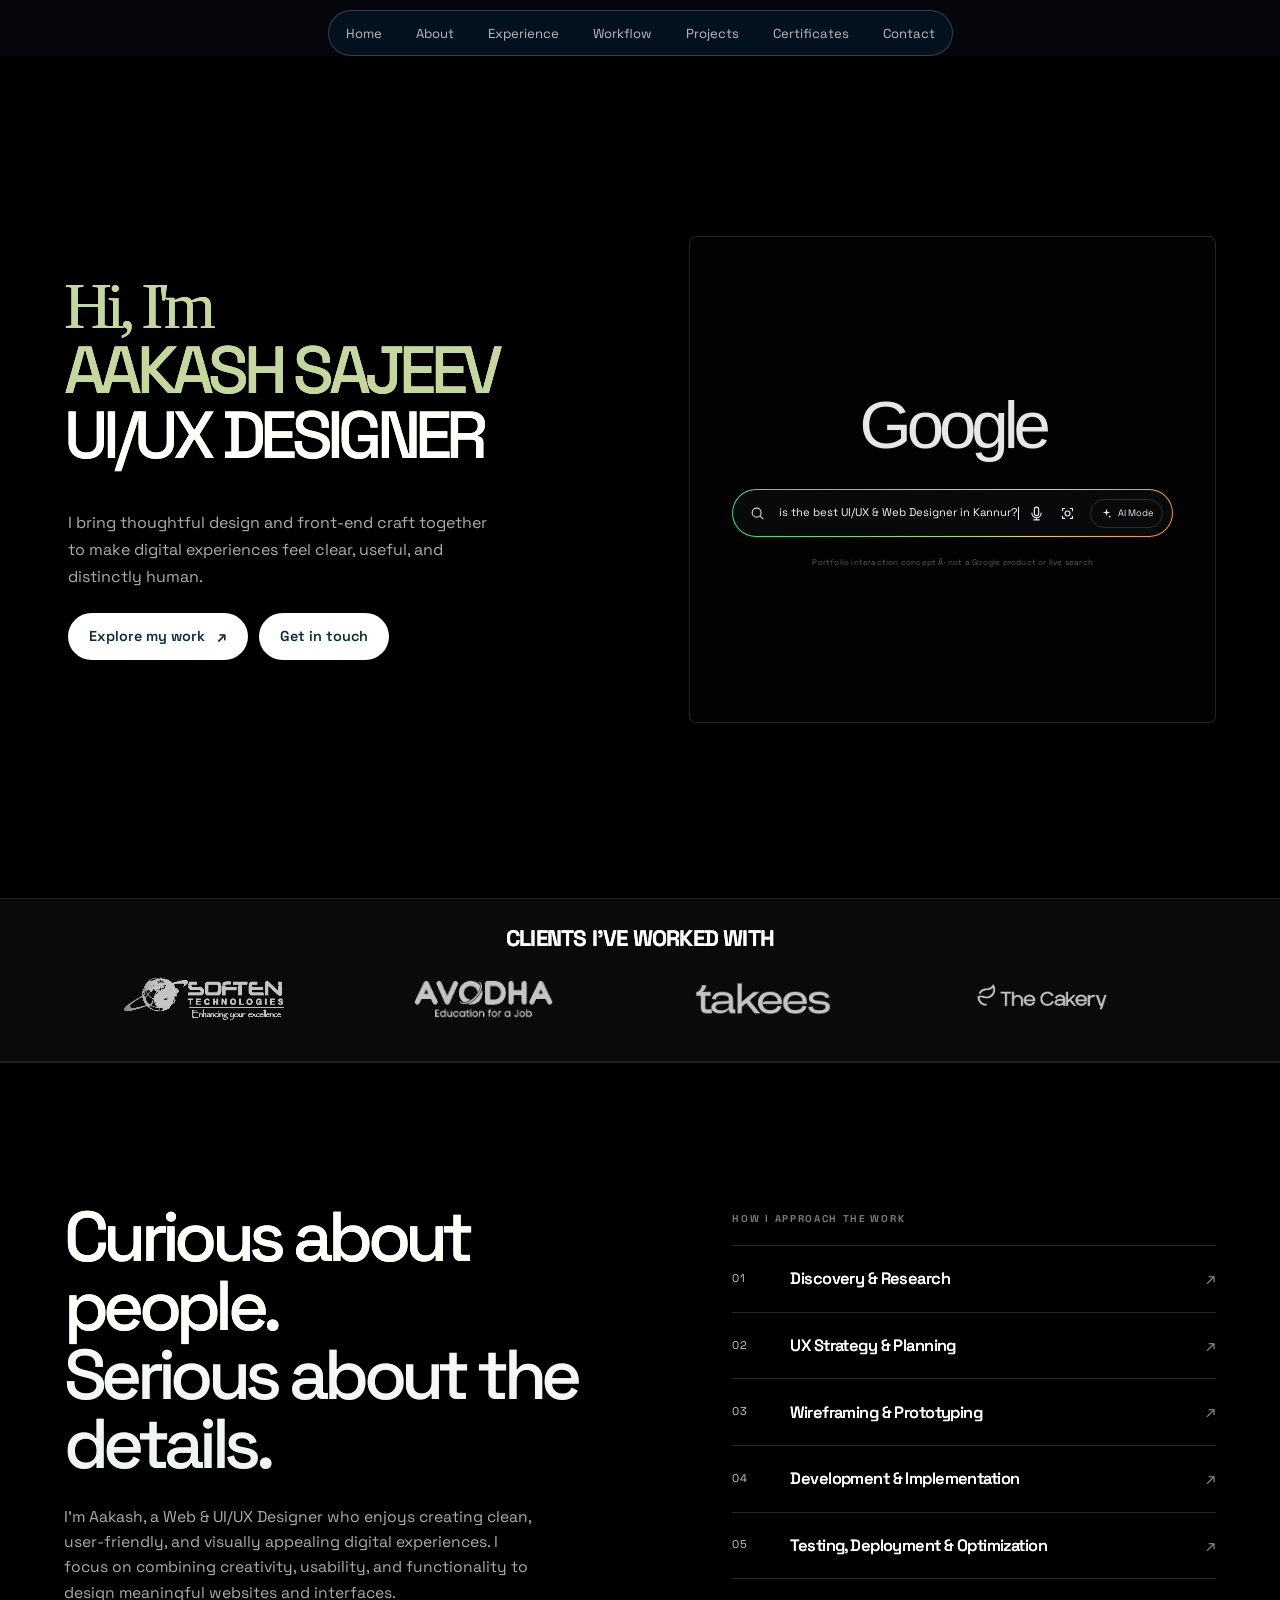
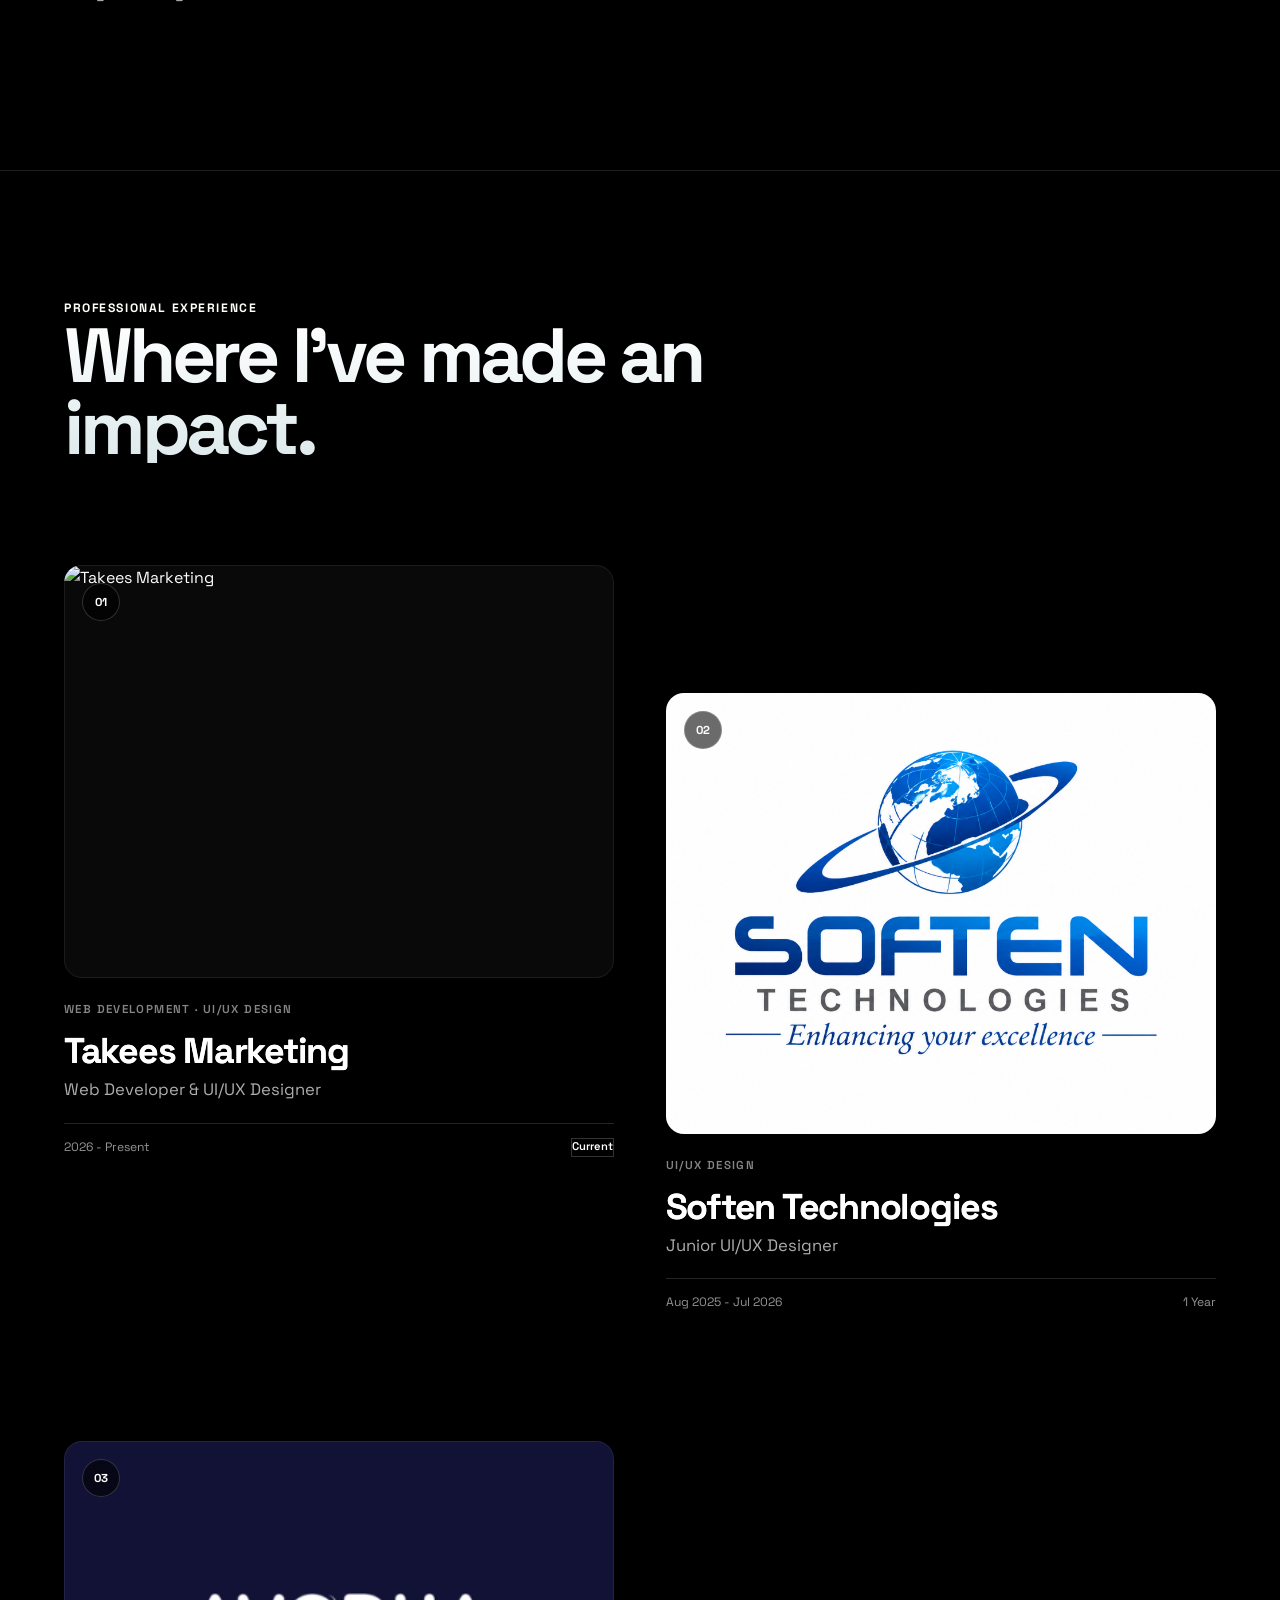
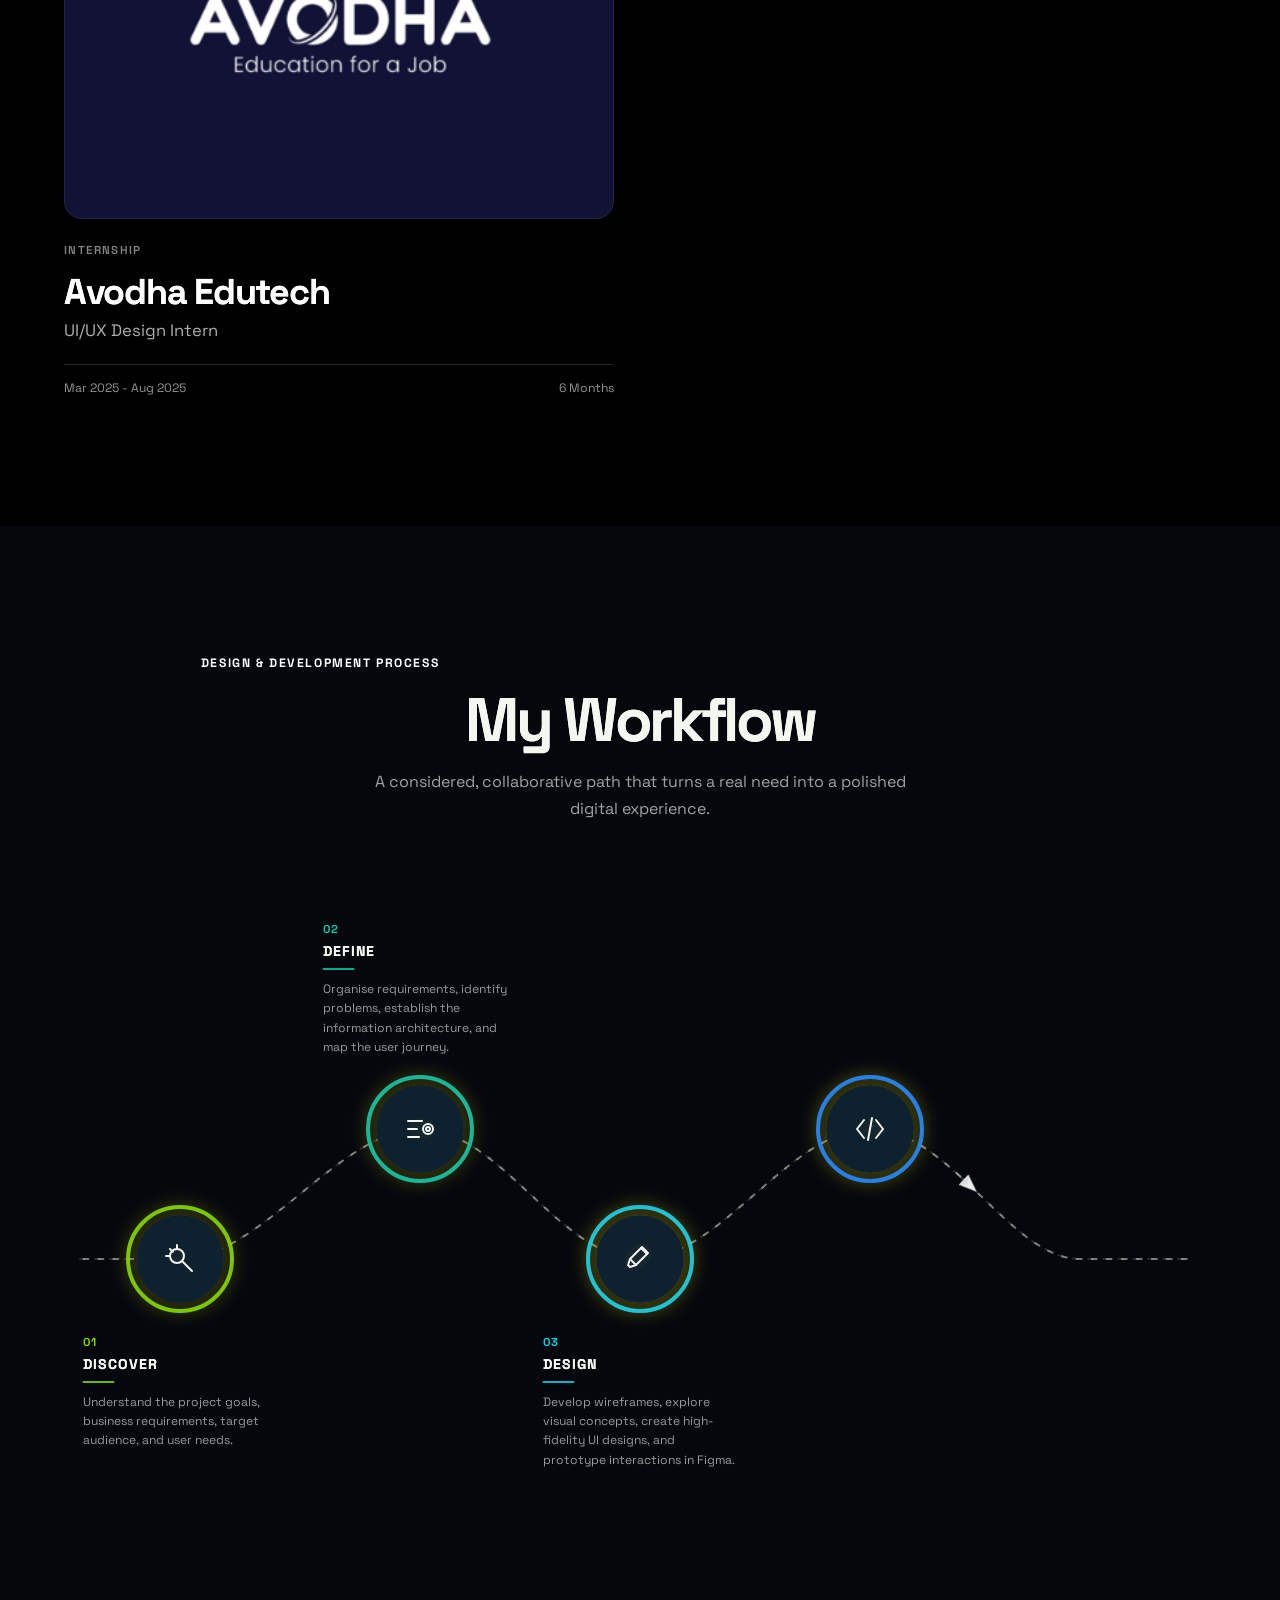
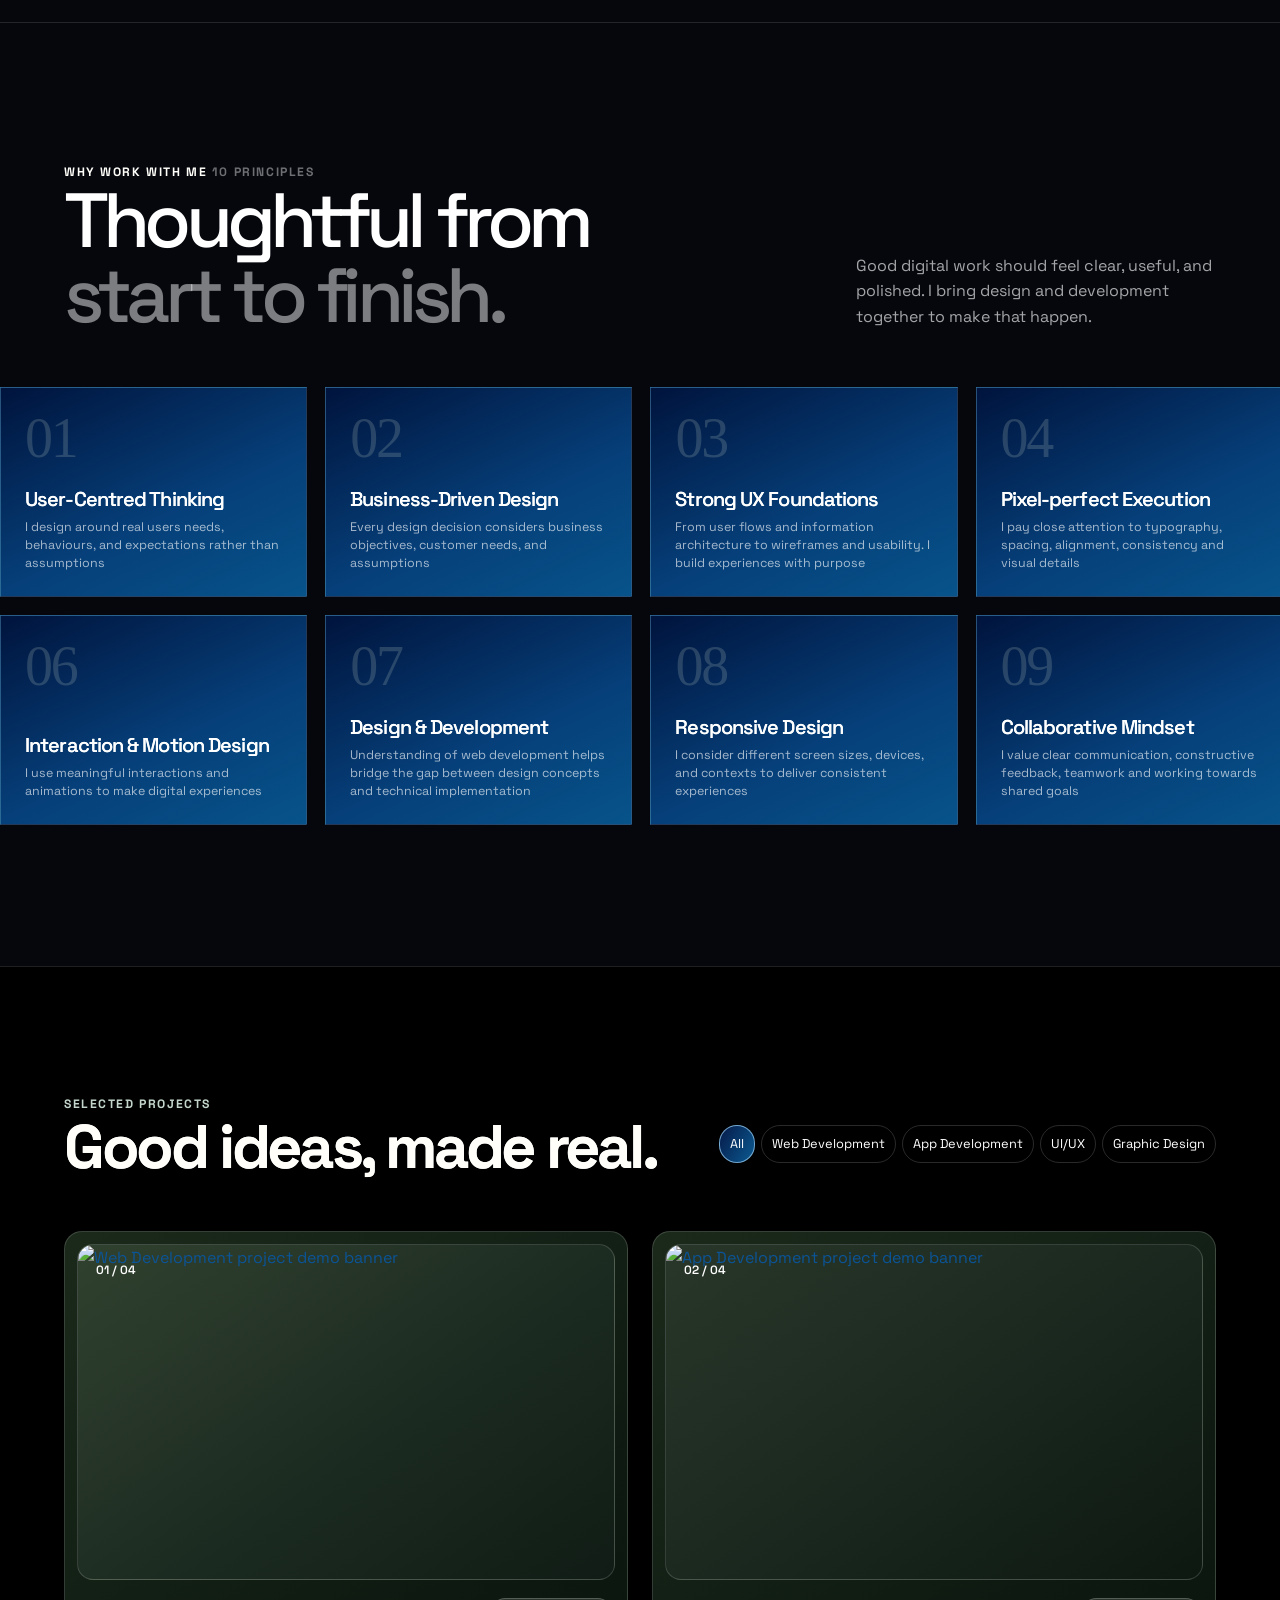
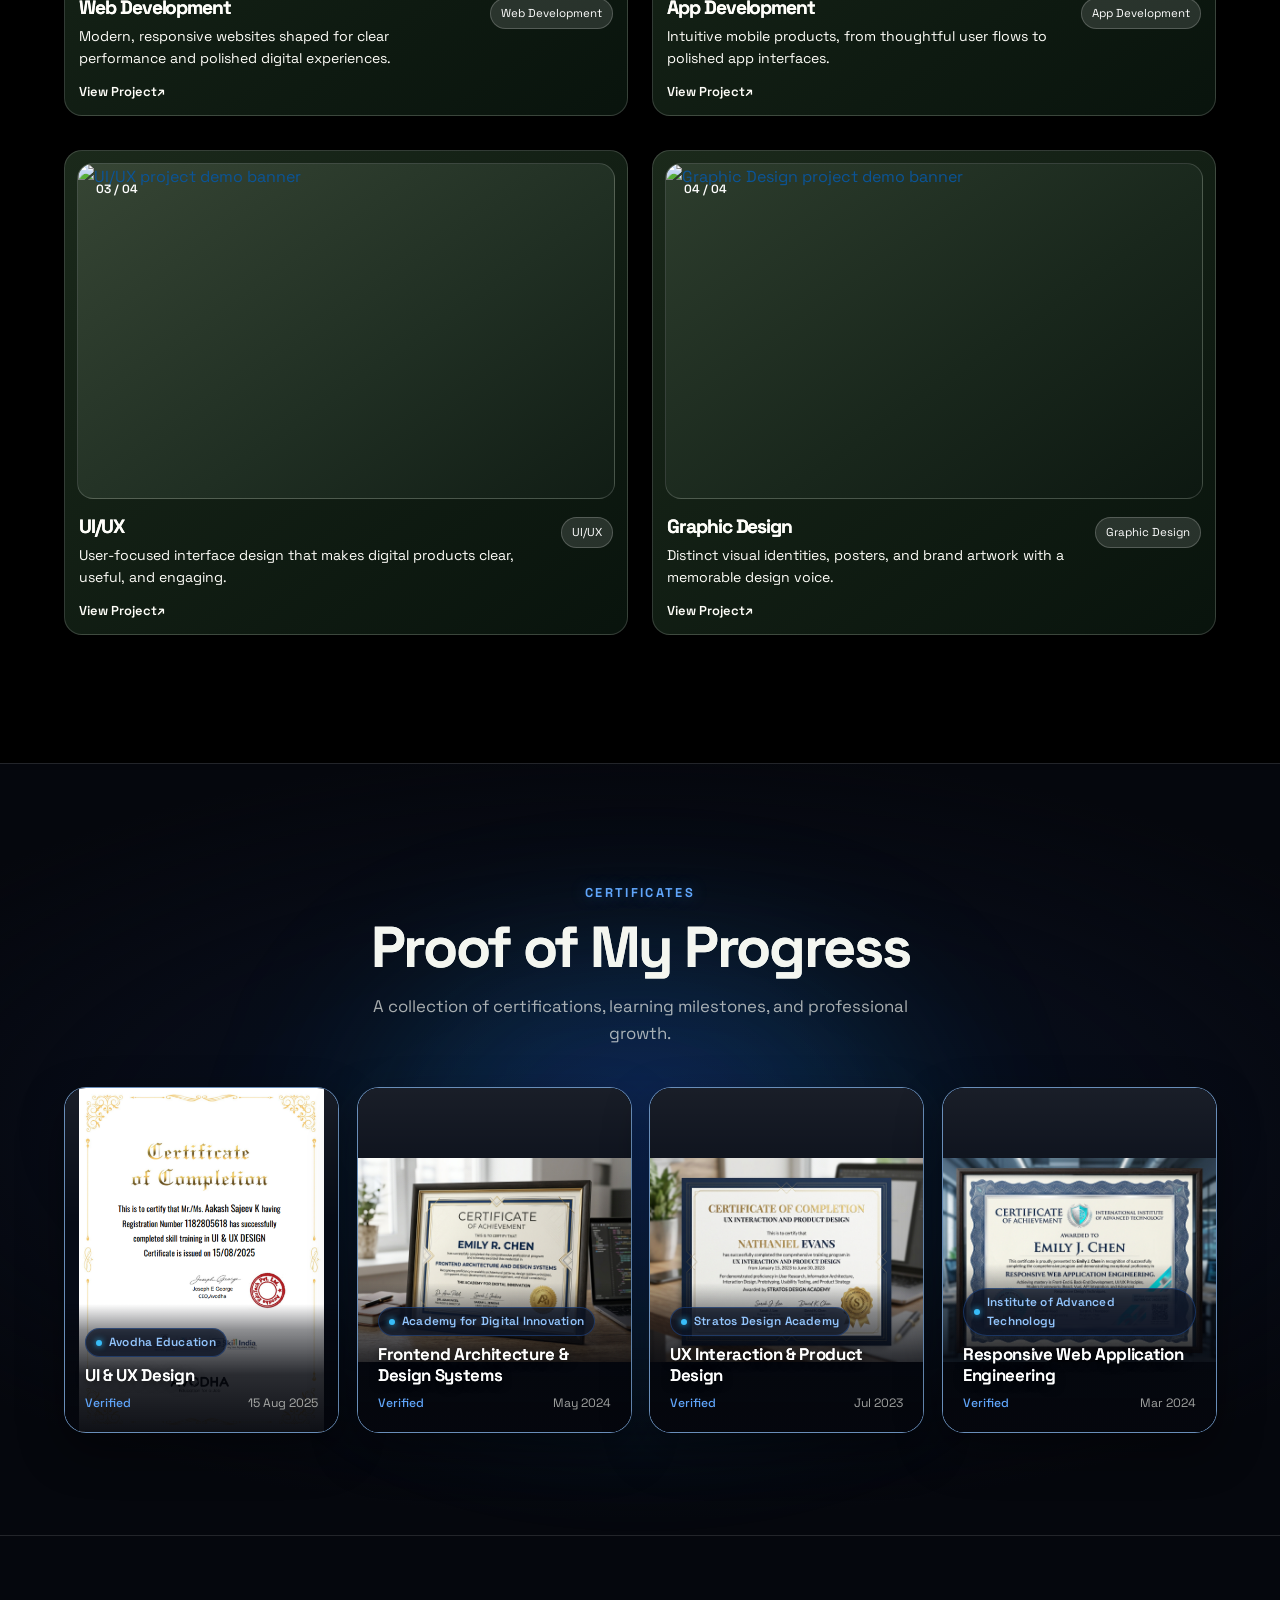
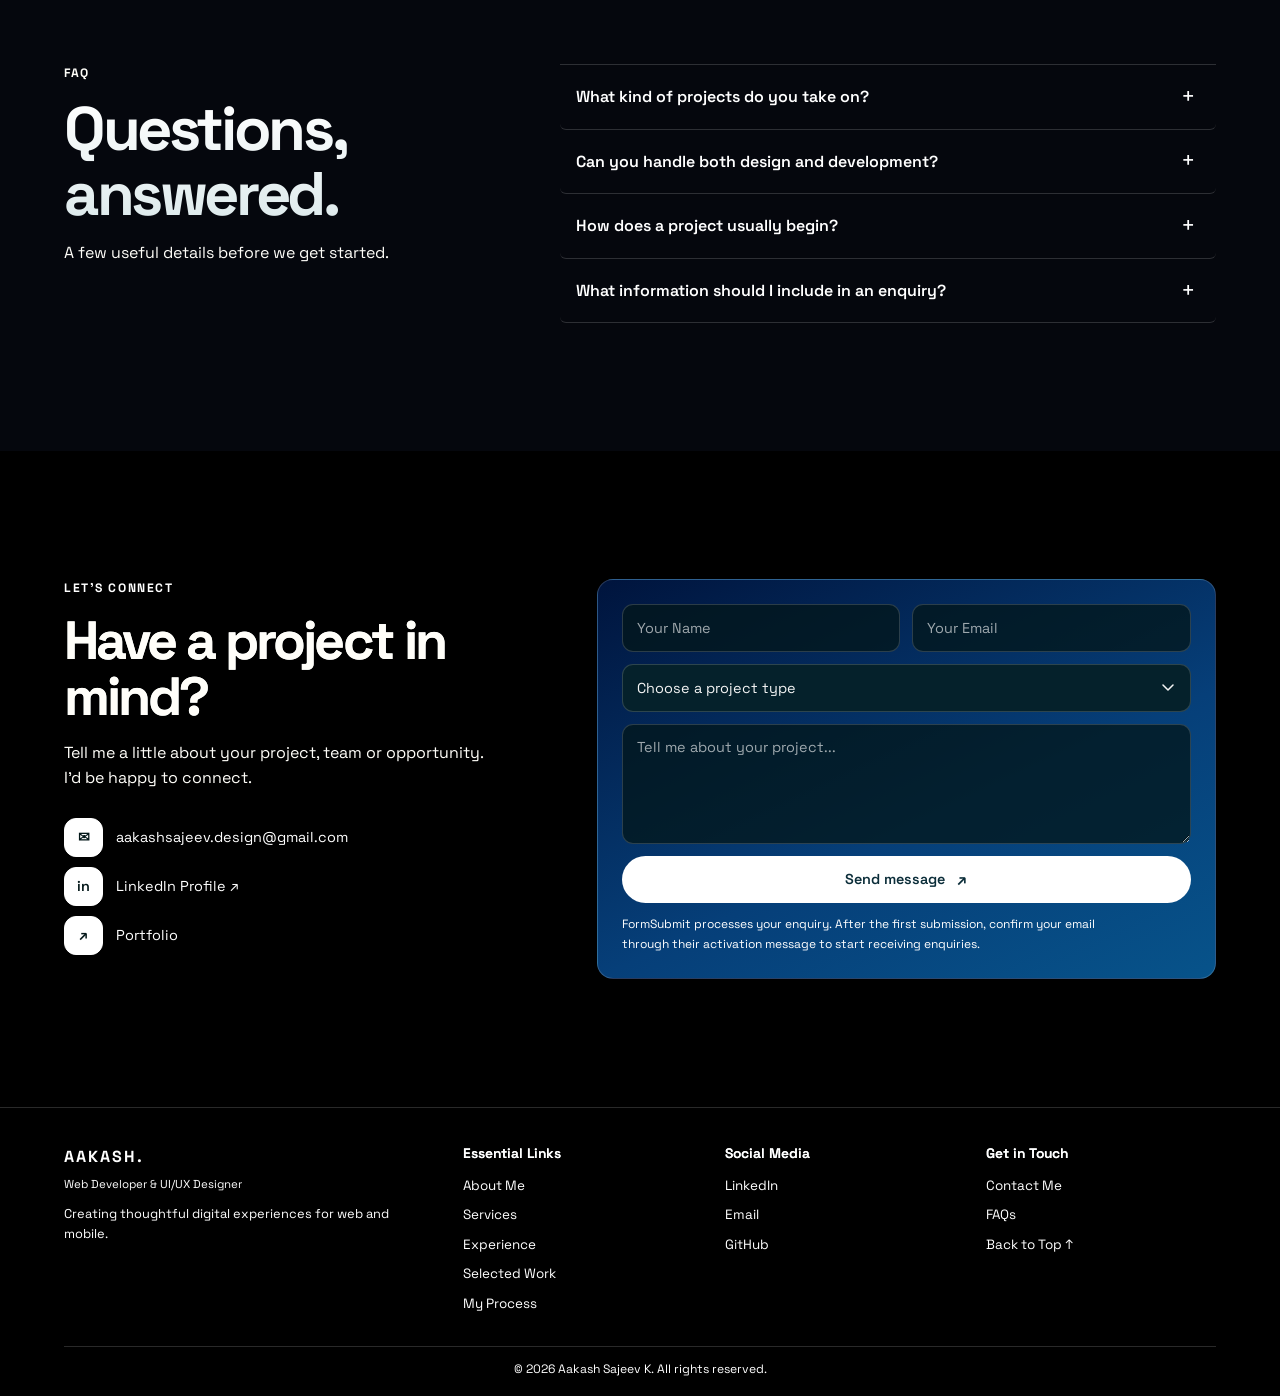
==== index.html @ 319b78cd "Initial portfolio upload" ====
<!DOCTYPE html>
<html lang="en">
<head>
  <meta charset="utf-8">
  <meta name="viewport" content="width=device-width, initial-scale=1, viewport-fit=cover">
  <meta name="theme-color" content="#000000">
  <title>Portfolio Web</title>
  <meta name="description"
    content="Aakash Sajeev K designs intuitive digital experiences and builds thoughtful, responsive websites.">
    <link rel="icon" href="https://res.cloudinary.com/ozzeyzin/image/upload/f_auto,q_auto/Minimalist_White_AS_Monogram_Logo">
  <link rel="preconnect" href="https://fonts.googleapis.com">
  <link rel="preconnect" href="https://fonts.gstatic.com" crossorigin>
  <link rel="stylesheet" href="Style.css">
  <link href="https://fonts.googleapis.com/css2?family=Space+Grotesk:wght@400;500;600;700&display=swap" rel="stylesheet">
  
</head>
<body>
  <!-- Site header and primary navigation -->
  <header class="site-header">
    <div class="container nav">
      <button class="menu-toggle" id="menu-toggle" type="button" aria-label="Open menu" aria-expanded="false"
        aria-controls="nav-links">
        <span></span><span></span><span></span>
      </button>
      <nav class="nav-links" id="nav-links" aria-label="Main navigation">
        <a href="#home">Home</a>
        <a href="#about">About</a>
        <a href="#experience">Experience</a>
        <a href="#workflow">Workflow</a>
        <a href="#work">Projects</a>
        <a href="#certificates">Certificates</a>
        <!-- <a href="#faq">Faq</a> -->
        <a href="#contact">Contact</a>
      </nav>
    </div>
  </header>
  <main>
    <!-- Hero -->
    <section class="hero hero-editorial" id="home">
      <div class="container hero-editorial-layout">
        <div class="hero-editorial-copy">
          <!-- <p class="eyebrow"><span class="editorial-status" aria-hidden="true"></span> Web developer <span class="hero-eyebrow-divider">/</span> UI &amp; UX designer</p> -->
          <h1><span class="hero-greeting">Hi, I'm</span><br><span>AAKASH SAJEEV</span><br>UI/UX DESIGNER</h1>
          <div class="hero-editorial-bottom">
            <p>I bring thoughtful design and front-end craft together to make digital experiences feel
              clear, useful, and distinctly human.</p>
            <div class="hero-actions">
              <a class="button" href="#work">Explore my work <span class="arrow" aria-hidden="true">↗</span></a>
              <a class="button secondary" href="#contact">Get in touch</a>
            </div>
          </div>
        </div>

        <div class="hero-discovery" id="hero-discovery" aria-label="Interactive designer profile reveal">
          <section class="discovery-search" aria-label="Portfolio search concept">
            <div class="discovery-google-wordmark" aria-label="Google-inspired search concept">Google</div>
            <div class="discovery-searchbar">
              <button class="discovery-query" type="button" aria-label="Replay the designer profile reveal">
                <svg viewBox="0 0 24 24" aria-hidden="true">
                  <circle cx="10.8" cy="10.8" r="6.3"></circle>
                  <path d="m15.5 15.5 4.2 4.2"></path>
                </svg>
                <span class="discovery-query-copy"><span class="discovery-query-text" aria-live="polite"></span><span
                    class="discovery-cursor" aria-hidden="true"></span></span>
              </button>
              <span class="discovery-search-tools" aria-hidden="true">
                  <svg class="discovery-tool-mic" viewBox="0 0 24 24">
                    <rect x="9" y="3" width="6" height="12" rx="3"></rect>
                    <path d="M5.5 11.5a6.5 6.5 0 0 0 13 0M12 18v3m-4 0h8"></path>
                  </svg>
                  <svg class="discovery-tool-lens" viewBox="0 0 24 24">
                    <path d="M8 5H5v3m11-3h3v3M5 16v3h3m11-3v3h-3"></path>
                    <circle cx="12" cy="12" r="3.5"></circle>
                  </svg>
                  <span class="discovery-ai-mode"><svg viewBox="0 0 24 24">
                      <path
                        d="m12 3 1.4 5.6L19 10l-5.6 1.4L12 17l-1.4-5.6L5 10l5.6-1.4L12 3Zm6 12 .7 2.3L21 18l-2.3.7L18 21l-.7-2.3L15 18l2.3-.7L18 15Z">
                      </path>
                    </svg> AI Mode</span>
              </span>
            </div>
            <p class="discovery-disclaimer">Portfolio interaction concept Â· not a Google product or live search</p>
          </section>

          <section class="designer-dashboard" aria-label="Aakash Sajeev K designer profile" aria-hidden="true">
            <div class="dashboard-topline">
              <button class="dashboard-searchline" type="button" aria-label="Replay the designer profile reveal">
                <svg viewBox="0 0 24 24" aria-hidden="true">
                  <circle cx="10.8" cy="10.8" r="6.3"></circle>
                  <path d="m15.5 15.5 4.2 4.2"></path>
                </svg>
                <span>Who is the best UI/UX &amp; Web Designer in Kannur?</span>
                <span class="dashboard-replay" aria-hidden="true"></span>
              </button>
              <span class="dashboard-result-tools">
                <button class="discovery-refresh dashboard-refresh" type="button" aria-label="Replay hero search animation"
                  title="Replay search animation">↻</button>
                <span aria-hidden="true">x</span><i aria-hidden="true"></i><b aria-hidden="true">◎</b>
              </span>
            </div>

            <div class="dashboard-results">
              <article class="dashboard-overview">
                <div class="overview-heading"><span class="overview-sparkle" aria-hidden="true">✦</span><span>AI
                    Overview</span></div>
                <p class="overview-summary"><strong>Aakash Sajeev K</strong> is a UI/UX designer and web developer based
                  in Kannur, Kerala. He combines user-focused design with front-end development to create clear,
                  responsive digital experiences.</p>
                <h3 class="overview-subheading">Design that works beautifully.</h3>
                <ul class="overview-points">
                  <li>Designs intuitive interfaces shaped around people and their needs.</li>
                  <li>Builds responsive websites with attention to interaction and detail.</li>
                </ul>
                <div class="dashboard-skills">
                  <div class="dashboard-section-label"><span>AREAS OF PRACTICE</span></div>
                  <div class="dashboard-skill-list">
                    <span>UI/UX Design</span><span>Web Design</span><span>Frontend Development</span><span>Interaction
                      Design</span>
                  </div>
                </div>
              </article>

              <aside class="dashboard-sources" aria-label="Profile and featured project sources">
                <article class="dashboard-identity">
                  <img class="dashboard-portrait"
                    src="https://res.cloudinary.com/ozzeyzin/image/upload/f_auto,q_auto/my_face"
                    alt="Portrait placeholder for Aakash Sajeev K">
                  <div class="dashboard-name">
                    <span class="dashboard-kicker">PORTFOLIO PROFILE</span>
                    <h2>Aakash Sajeev K</h2>
                    <p>UI/UX Designer &amp; Web Developer</p>
                    <span class="dashboard-location"><i aria-hidden="true"></i> Kannur, Kerala, India</span>
                  </div>
                </article>
                <div class="dashboard-section-label"><span>FEATURED WORK</span><span>03 PROJECTS</span></div>
                <div class="dashboard-project-list">
                  <article class="dashboard-project dashboard-project-air"><span class="dashboard-project-art"
                      aria-hidden="true"><i></i><b></b></span><span class="dashboard-project-name">Air
                      Companion<small>Travel assistant &amp; airport platform</small></span><span
                      class="dashboard-project-arrow" aria-hidden="true">↗</span></article>
                  <article class="dashboard-project dashboard-project-plant"><span class="dashboard-project-art"
                      aria-hidden="true"><i></i><b></b></span><span
                      class="dashboard-project-name">Plentify<small>Plant-selling mobile app</small></span><span
                      class="dashboard-project-arrow" aria-hidden="true">↗</span></article>
                  <article class="dashboard-project dashboard-project-rest"><span class="dashboard-project-art"
                      aria-hidden="true"><i></i><b></b></span><span class="dashboard-project-name">Restaurant
                      Dashboard<small>Restaurant management web app</small></span><span class="dashboard-project-arrow"
                      aria-hidden="true">↗</span></article>
                </div>
              </aside>
            </div>

            <div class="dashboard-footer">
              <span class="dashboard-availability"><i aria-hidden="true"></i> Portfolio preview not live search
                results</span>
              <a class="dashboard-cta" href="#work">View Resume<span aria-hidden="true">↗</span></a>
            </div>
          </section>
        </div>

        <!-- <a class="hero-scroll-cue" href="#about"><span>Scroll to know me</span><span aria-hidden="true"></span></a>
    </div> -->
    </section>

    <section class="client-strip" aria-label="Clients I've worked with">
      <div class="container client-strip-inner">
        <h2 class="client-strip-label">CLIENTS I'VE WORKED WITH</h2>
        <div class="client-marquee">
          <div class="client-marquee-track">
            <ul class="client-logo-list">
              <li><img src="assets/Clients/softentec_logo-transparent.png" alt="Soften Technologies"></li>
              <li><img src="assets/Clients/avodha-logo-transparent.png" alt="Avodha Edu tech"></li>
              <li><img class="client-logo-takees" src="assets/Clients/takees-transparent.png" alt="Takees Marketing"></li>
              <li><img class="client-logo-cakery" src="assets/Clients/cakery-logo-transparent.png" alt="The Cakery"></li>
              <li><img class="client-logo-azure" src="assets/Clients/Azure-infra.png" alt="Azure Infra"></li>
              <li><img class="client-logo-toothent" src="assets/Clients/toothent-logo.png" alt="Toothent"></li>
            </ul>
            <ul class="client-logo-list" aria-hidden="true">
              <li><img src="assets/Clients/softentec_logo-transparent.png" alt=""></li>
              <li><img src="assets/Clients/avodha-logo-transparent.png" alt=""></li>
              <li><img class="client-logo-takees" src="assets/Clients/takees-transparent.png" alt=""></li>
              <li><img class="client-logo-cakery" src="assets/Clients/cakery-logo-transparent.png" alt=""></li>
              <li><img class="client-logo-azure" src="assets/Clients/Azure-infra.png" alt=""></li>
              <li><img class="client-logo-toothent" src="assets/Clients/toothent-logo.png" alt=""></li>
            </ul>
          </div>
        </div>
      </div>
    </section>

    <!-- About -->
    <section class="section proof about-editorial" id="about">
      <div class="container about-editorial-layout">
        <div class="about-editorial-intro">
          <!-- <p class="eyebrow">A little about me <span>01 / 02</span></p> -->
          <h2>Curious about people.<br><span>Serious about the details.</span></h2>
          <p>I'm Aakash, a Web &amp; UI/UX Designer who enjoys creating clean, user-friendly, and visually appealing
            digital experiences. I focus on combining creativity, usability, and functionality to design meaningful
            websites and interfaces.</p>
          <!-- <a class="about-text-link" href="#experience">A little of my journey <span aria-hidden="true">↗</span></a> -->
        </div>
        <div class="about-approach" aria-label="How I approach a project">
          <p class="approach-heading">HOW I APPROACH THE WORK</p>
          <details class="approach-step">
            <summary><span class="approach-number">01</span>
              <h3>Discovery & Research</h3><span class="approach-mark" aria-hidden="true">↗</span>
            </summary>
            <p>Gather business requirements, conduct user research, analyze competitors, and define project goals.</p>
          </details>
          <details class="approach-step">
            <summary><span class="approach-number">02</span>
              <h3>UX Strategy & Planning</h3><span class="approach-mark" aria-hidden="true">↗</span>
            </summary>
            <p>Plan the user personas, user journeys, information architecture and user flows..</p>
          </details>
          <details class="approach-step">
            <summary><span class="approach-number">03</span>
              <h3>Wireframing & Prototyping</h3><span class="approach-mark" aria-hidden="true">↗</span>
            </summary>
            <p>First create low-fidelity wireframes, interactive prototypes, and conduct usability validation.</p>
          </details>
          <details class="approach-step">
            <summary><span class="approach-number">04</span>
              <h3>Development & Implementation</h3><span class="approach-mark" aria-hidden="true">↗</span>
            </summary>
            <p>Frontend/backend development, responsive coding, API integration and performance optimization.</p>
          </details>
          <details class="approach-step">
            <summary><span class="approach-number">05</span>
              <h3>Testing, Deployment & Optimization</h3><span class="approach-mark" aria-hidden="true">↗</span>
            </summary>
            <p>Check quality assurance, accessibility, SEO, performance testing and production launch.</p>
          </details>
        </div>
      </div>
    </section>

    <!-- Experience -->
    <section class="section experience-section" id="experience">
      <div class="container">
        <div class="section-heading">
          <div>
            <p class="eyebrow">Professional experience</p>
            <h2>Where I've made an impact.</h2>
          </div>
        </div>
        <div class="experience-cards">
          <article class="experience-card experience-card-current">
            <div class="experience-visual experience-visual-takees">
              <span class="experience-index">01</span>
              <div class="experience-preview experience-preview-takees">
                <img src="https://res.cloudinary.com/ozzeyzin/image/upload/f_auto,q_auto/takees" alt="Takees Marketing">
              </div>
            </div>
            <div class="experience-card-copy">
              <span class="experience-category">Web Development · UI/UX Design</span>
              <h3>Takees Marketing</h3>
              <p class="experience-role">Web Developer &amp; UI/UX Designer</p>
              <div class="experience-meta">
                <span>2026 - Present</span>
                <span class="experience-current">Current</span>
              </div>
            </div>
          </article>
          <article class="experience-card">
            <div class="experience-visual experience-visual-soften">
              <span class="experience-index">02</span>
              <div class="experience-preview experience-preview-soften">
                <img src="Images/soften-experience.jpg" alt="Soften Technologies">
              </div>
            </div>
            <div class="experience-card-copy">
              <span class="experience-category">UI/UX Design</span>
              <h3>Soften Technologies</h3>
              <p class="experience-role">Junior UI/UX Designer</p>
              <div class="experience-meta"><span>Aug 2025 - Jul 2026</span><span>1 Year</span></div>
            </div>
          </article>
          <article class="experience-card">
            <div class="experience-visual experience-visual-avodha">
              <span class="experience-index">03</span>
              <div class="experience-preview experience-preview-avodha">
                <img src="Images/avodha-experience.png" alt="Avodha Edutech">
              </div>
            </div>
            <div class="experience-card-copy">
              <span class="experience-category">Internship</span>
              <h3>Avodha Edutech</h3>
              <p class="experience-role">UI/UX Design Intern</p>
              <div class="experience-meta"><span>Mar 2025 - Aug 2025</span><span>6 Months</span></div>
            </div>
          </article>
        </div>
      </div>
    </section>

    <!-- NEON WORKFLOW TIMELINE -->
    <!-- Workflow -->
    <section class="nwt-section" id="workflow" aria-labelledby="nwt-title">
      <div class="container">
        <div class="nwt-heading">
          <p class="eyebrow">Design &amp; Development Process</p>
          <h2 id="nwt-title">My Workflow</h2>
          <p class="nwt-subtitle">A considered, collaborative path that turns a real need into a polished digital
            experience.</p>
        </div>
      </div>

      <!-- DESKTOP / TABLET INFOGRAPHIC -->
      <div class="nwt-stage" id="nwt-stage" aria-label="Animated workflow diagram">

        <!-- SVG CANVAS: path + dots + plane -->
        <svg class="nwt-svg" id="nwt-svg" viewBox="0 0 1200 620" preserveAspectRatio="xMidYMid meet" aria-hidden="true"
          focusable="false">
          <defs>
            <!-- subtle radial glow filter for milestones -->
            <filter id="nwt-glow-lime" x="-60%" y="-60%" width="220%" height="220%">
              <feGaussianBlur in="SourceGraphic" stdDeviation="8" result="blur" />
              <feColorMatrix in="blur" type="matrix"
                values="0.52 0.85 0 0 0   0.52 0.85 0 0 0   0 0 0 0 0   0 0 0 0.5 0" result="coloured" />
              <feMerge>
                <feMergeNode in="coloured" />
                <feMergeNode in="SourceGraphic" />
              </feMerge>
            </filter>
            <filter id="nwt-glow-emerald" x="-60%" y="-60%" width="220%" height="220%">
              <feGaussianBlur in="SourceGraphic" stdDeviation="8" result="blur" />
              <feColorMatrix in="blur" type="matrix"
                values="0 0.79 0.66 0 0   0 0.79 0.66 0 0   0 0 0 0 0   0 0 0 0.5 0" result="coloured" />
              <feMerge>
                <feMergeNode in="coloured" />
                <feMergeNode in="SourceGraphic" />
              </feMerge>
            </filter>
            <filter id="nwt-glow-cyan" x="-60%" y="-60%" width="220%" height="220%">
              <feGaussianBlur in="SourceGraphic" stdDeviation="8" result="blur" />
              <feColorMatrix in="blur" type="matrix"
                values="0 0.83 0.91 0 0   0 0.83 0.91 0 0   0 0 0 0 0   0 0 0 0.5 0" result="coloured" />
              <feMerge>
                <feMergeNode in="coloured" />
                <feMergeNode in="SourceGraphic" />
              </feMerge>
            </filter>
            <filter id="nwt-glow-blue" x="-60%" y="-60%" width="220%" height="220%">
              <feGaussianBlur in="SourceGraphic" stdDeviation="8" result="blur" />
              <feColorMatrix in="blur" type="matrix"
                values="0.09 0.54 1 0 0   0.09 0.54 1 0 0   0 0 0 0 0   0 0 0 0.5 0" result="coloured" />
              <feMerge>
                <feMergeNode in="coloured" />
                <feMergeNode in="SourceGraphic" />
              </feMerge>
            </filter>
            <filter id="nwt-glow-violet" x="-60%" y="-60%" width="220%" height="220%">
              <feGaussianBlur in="SourceGraphic" stdDeviation="8" result="blur" />
              <feColorMatrix in="blur" type="matrix"
                values="0.52 0.17 1 0 0   0.52 0.17 1 0 0   0 0 0 0 0   0 0 0 0.5 0" result="coloured" />
              <feMerge>
                <feMergeNode in="coloured" />
                <feMergeNode in="SourceGraphic" />
              </feMerge>
            </filter>
          </defs>

          <!--
          MAIN PATH â€” organic wave through all 5 milestone centres matching mockup:
            M1 (01 DISCOVER)  x=140  y=360   (lower)
            M2 (02 DEFINE)    x=380  y=230   (upper)
            M3 (03 DESIGN)    x=600  y=360   (lower)
            M4 (04 DEVELOP)   x=830  y=230   (upper)
            M5 (05 REFINE)    x=1040 y=360   (lower)
        -->
          <path id="nwt-main-path" d="M 40,360
                 C 70,360 100,360 140,360
                 C 220,360 300,230 380,230
                 C 460,230 520,360 600,360
                 C 680,360 750,230 830,230
                 C 910,230 970,360 1040,360
                 C 1080,360 1120,360 1150,360" fill="none" stroke="rgba(180,200,180,0.18)" stroke-width="2"
            stroke-dasharray="5 10" class="nwt-dotted-path" />

          <!-- animated overlay path (mask-based progressive reveal) -->
          <path id="nwt-reveal-path" d="M 40,360
                 C 70,360 100,360 140,360
                 C 220,360 300,230 380,230
                 C 460,230 520,360 600,360
                 C 680,360 750,230 830,230
                 C 910,230 970,360 1040,360
                 C 1080,360 1120,360 1150,360" fill="none" stroke="rgba(200,220,200,0.55)" stroke-width="2"
            stroke-dasharray="5 10" class="nwt-reveal-path" stroke-linecap="round" />

          <!-- â”€â”€ Milestone 01 â€“ DISCOVER â€” lime #84D900 â”€â”€ -->
          <g class="nwt-node nwt-node--01" transform="translate(140,360)" filter="url(#nwt-glow-lime)">
            <circle r="52" fill="none" stroke="#84D900" stroke-width="4" opacity="0.9" />
            <circle r="44" fill="#0b2231" opacity="0.97" />
            <circle r="52" fill="none" stroke="#84D900" stroke-width="1.2" opacity="0.25" stroke-dasharray="3 6" />
            <!-- icon: telescope / search -->
            <g stroke="#F4F6F0" stroke-width="2" stroke-linecap="round" stroke-linejoin="round" fill="none"
              transform="translate(-16,-16) scale(1)">
              <circle cx="13" cy="13" r="7" />
              <line x1="18" y1="18" x2="28" y2="28" />
              <line x1="6" y1="13" x2="2" y2="13" />
              <line x1="13" y1="6" x2="13" y2="2" />
              <line x1="8.8" y1="8.8" x2="5.9" y2="5.9" />
            </g>
          </g>

          <!-- â”€â”€ Milestone 02 â€“ DEFINE â€” emerald #00C9A7 â”€â”€ -->
          <g class="nwt-node nwt-node--02" transform="translate(380,230)" filter="url(#nwt-glow-emerald)">
            <circle r="52" fill="none" stroke="#00C9A7" stroke-width="4" opacity="0.9" />
            <circle r="44" fill="#0b2231" opacity="0.97" />
            <circle r="52" fill="none" stroke="#00C9A7" stroke-width="1.2" opacity="0.25" stroke-dasharray="3 6" />
            <!-- icon: list + target -->
            <g stroke="#F4F6F0" stroke-width="2" stroke-linecap="round" stroke-linejoin="round" fill="none"
              transform="translate(-16,-16)">
              <line x1="4" y1="8" x2="18" y2="8" />
              <line x1="4" y1="16" x2="13" y2="16" />
              <line x1="4" y1="24" x2="15" y2="24" />
              <circle cx="24" cy="16" r="5" />
              <circle cx="24" cy="16" r="2" />
            </g>
          </g>

          <!-- â”€â”€ Milestone 03 â€“ DESIGN â€” cyan #00D4E8 â”€â”€ -->
          <g class="nwt-node nwt-node--03" transform="translate(600,360)" filter="url(#nwt-glow-cyan)">
            <circle r="52" fill="none" stroke="#00D4E8" stroke-width="4" opacity="0.9" />
            <circle r="44" fill="#0b2231" opacity="0.97" />
            <circle r="52" fill="none" stroke="#00D4E8" stroke-width="1.2" opacity="0.25" stroke-dasharray="3 6" />
            <!-- icon: pen tool -->
            <g stroke="#F4F6F0" stroke-width="2" stroke-linecap="round" stroke-linejoin="round" fill="none"
              transform="translate(-16,-16)">
              <path d="M4 22 l2-6 L18 4 l6 6 L12 22 l-6 2Z" />
              <line x1="6" y1="16" x2="12" y2="22" />
              <line x1="17" y1="5" x2="23" y2="11" />
            </g>
          </g>

          <!-- â”€â”€ Milestone 04 â€“ DEVELOP â€” electric blue #168BFF â”€â”€ -->
          <g class="nwt-node nwt-node--04" transform="translate(830,230)" filter="url(#nwt-glow-blue)">
            <circle r="52" fill="none" stroke="#168BFF" stroke-width="4" opacity="0.9" />
            <circle r="44" fill="#0b2231" opacity="0.97" />
            <circle r="52" fill="none" stroke="#168BFF" stroke-width="1.2" opacity="0.25" stroke-dasharray="3 6" />
            <!-- icon: code brackets -->
            <g stroke="#F4F6F0" stroke-width="2" stroke-linecap="round" stroke-linejoin="round" fill="none"
              transform="translate(-16,-16)">
              <polyline points="10,7 3,16 10,25" />
              <polyline points="22,7 29,16 22,25" />
              <line x1="18" y1="5" x2="14" y2="27" />
            </g>
          </g>

          <!-- â”€â”€ Milestone 05 â€“ REFINE & DELIVER â€” violet #852BFF â”€â”€ -->
          <g class="nwt-node nwt-node--05" transform="translate(1040,360)" filter="url(#nwt-glow-violet)">
            <circle r="52" fill="none" stroke="#852BFF" stroke-width="4" opacity="0.9" />
            <circle r="44" fill="#0b2231" opacity="0.97" />
            <circle r="52" fill="none" stroke="#852BFF" stroke-width="1.2" opacity="0.25" stroke-dasharray="3 6" />
            <!-- icon: checkmark in circle -->
            <g stroke="#F4F6F0" stroke-width="2" stroke-linecap="round" stroke-linejoin="round" fill="none"
              transform="translate(-16,-16)">
              <circle cx="16" cy="16" r="13" />
              <polyline points="10,16 14,20 22,11" />
            </g>
          </g>

          <!-- PAPER PLANE â€” travels along nwt-main-path -->
          <g id="nwt-plane" aria-hidden="true" class="nwt-plane">
            <!-- inline SVG paper plane: pointing right -->
            <polygon points="0,-7 18,0 0,7" fill="#F4F6F0" opacity="0.95" />
            <polygon points="0,-7 0,7 6,0" fill="rgba(180,200,220,0.35)" />
            <line x1="0" y1="0" x2="-10" y2="0" stroke="rgba(244,246,240,0.4)" stroke-width="1.2"
              stroke-linecap="round" />
          </g>
        </svg>

        <!-- TEXT LABELS (positioned with CSS, matching mockup alternating top/bottom placement) -->
        <div class="nwt-labels" aria-hidden="true">
          <!-- 01 DISCOVER â€“ directly BELOW milestone 01 -->
          <div class="nwt-label nwt-label--01 nwt-label--below nwt-node-label" data-node="0">
            <span class="nwt-step-num nwt-color-green">01</span>
            <h3 class="nwt-step-title">DISCOVER</h3>
            <div class="nwt-step-line nwt-background-green"></div>
            <p class="nwt-step-desc">Understand the project goals, business requirements, target audience, and user
              needs.</p>
          </div>
          <!-- 02 DEFINE â€“ directly ABOVE milestone 02 -->
          <div class="nwt-label nwt-label--02 nwt-label--above nwt-node-label" data-node="1">
            <span class="nwt-step-num nwt-color-teal">02</span>
            <h3 class="nwt-step-title">DEFINE</h3>
            <div class="nwt-step-line nwt-background-teal"></div>
            <p class="nwt-step-desc">Organise requirements, identify problems, establish the information architecture,
              and map the user journey.</p>
          </div>
          <!-- 03 DESIGN â€“ directly BELOW milestone 03 -->
          <div class="nwt-label nwt-label--03 nwt-label--below nwt-node-label" data-node="2">
            <span class="nwt-step-num nwt-color-cyan">03</span>
            <h3 class="nwt-step-title">DESIGN</h3>
            <div class="nwt-step-line nwt-background-cyan"></div>
            <p class="nwt-step-desc">Develop wireframes, explore visual concepts, create high-fidelity UI designs, and
              prototype interactions in Figma.</p>
          </div>
          <!-- 04 DEVELOP â€“ directly ABOVE milestone 04 -->
          <div class="nwt-label nwt-label--04 nwt-label--above nwt-node-label" data-node="3">
            <span class="nwt-step-num nwt-color-blue">04</span>
            <h3 class="nwt-step-title">DEVELOP</h3>
            <div class="nwt-step-line nwt-background-blue"></div>
            <p class="nwt-step-desc">Translate approved designs into responsive web interfaces using HTML, CSS, and
              JavaScript.</p>
          </div>
          <!-- 05 REFINE & DELIVER â€“ directly BELOW milestone 05 -->
          <div class="nwt-label nwt-label--05 nwt-label--below nwt-node-label" data-node="4">
            <span class="nwt-step-num nwt-color-purple">05</span>
            <h3 class="nwt-step-title">REFINE &amp; DELIVER</h3>
            <div class="nwt-step-line nwt-background-purple"></div>
            <p class="nwt-step-desc">Test the interface, refine visual details, check responsive behaviour, and prepare
              the finished work for delivery.</p>
          </div>
        </div>
      </div>

      <!-- MOBILE VERTICAL TIMELINE (shown only on small screens) -->
      <div class="nwt-mobile" id="nwt-mobile" aria-label="Workflow steps">
        <div class="nwt-mobile-inner">

          <!-- mobile SVG path -->
          <svg class="nwt-mobile-svg" id="nwt-mobile-svg" viewBox="0 0 120 900" preserveAspectRatio="xMidYMid meet"
            aria-hidden="true">
            <path id="nwt-mobile-path" d="M 60,30
                   C 60,80 60,110 60,160
                   C 60,200 60,220 60,280
                   C 60,320 60,340 60,400
                   C 60,440 60,460 60,520
                   C 60,560 60,580 60,640
                   C 60,680 60,700 60,760
                   C 60,800 60,840 60,870" fill="none" stroke="rgba(180,200,180,0.22)" stroke-width="2"
              stroke-dasharray="4 8" />
            <path id="nwt-mobile-reveal-path" d="M 60,30
                   C 60,80 60,110 60,160
                   C 60,200 60,220 60,280
                   C 60,320 60,340 60,400
                   C 60,440 60,460 60,520
                   C 60,560 60,580 60,640
                   C 60,680 60,700 60,760
                   C 60,800 60,840 60,870" fill="none" stroke="rgba(200,220,200,0.55)" stroke-width="2"
              stroke-dasharray="4 8" stroke-linecap="round" />

            <!-- mobile paper plane -->
            <g id="nwt-mobile-plane" aria-hidden="true">
              <polygon points="0,-6 14,0 0,6" fill="#F4F6F0" opacity="0.95" />
              <polygon points="0,-6 0,6 5,0" fill="rgba(180,200,220,0.35)" />
            </g>
          </svg>

          <!-- mobile milestone items -->
          <ol class="nwt-mobile-list">
            <li class="nwt-mobile-step" data-color="#84D900">
              <div class="nwt-mobile-node nwt-node-green">
                <svg viewBox="0 0 32 32" aria-hidden="true">
                  <circle cx="13" cy="13" r="7" fill="none" stroke="currentColor" stroke-width="1.8" />
                  <line x1="18" y1="18" x2="26" y2="26" stroke="currentColor" stroke-width="1.8"
                    stroke-linecap="round" />
                </svg>
              </div>
              <div class="nwt-mobile-copy">
                <span class="nwt-step-num nwt-color-green">01</span>
                <h3 class="nwt-step-title">DISCOVER</h3>
                <div class="nwt-step-line nwt-background-green"></div>
                <p class="nwt-step-desc">Understand the project goals, business requirements, target audience, and user
                  needs.</p>
              </div>
            </li>
            <li class="nwt-mobile-step" data-color="#00C9A7">
              <div class="nwt-mobile-node nwt-node-teal">
                <svg viewBox="0 0 32 32" aria-hidden="true">
                  <line x1="4" y1="8" x2="18" y2="8" stroke="currentColor" stroke-width="1.8" stroke-linecap="round" />
                  <line x1="4" y1="16" x2="14" y2="16" stroke="currentColor" stroke-width="1.8"
                    stroke-linecap="round" />
                  <line x1="4" y1="24" x2="16" y2="24" stroke="currentColor" stroke-width="1.8"
                    stroke-linecap="round" />
                  <circle cx="24" cy="16" r="5" fill="none" stroke="currentColor" stroke-width="1.8" />
                </svg>
              </div>
              <div class="nwt-mobile-copy">
                <span class="nwt-step-num nwt-color-teal">02</span>
                <h3 class="nwt-step-title">DEFINE</h3>
                <div class="nwt-step-line nwt-background-teal"></div>
                <p class="nwt-step-desc">Organise requirements, identify problems, establish the information
                  architecture, and map the user journey.</p>
              </div>
            </li>
            <li class="nwt-mobile-step" data-color="#00D4E8">
              <div class="nwt-mobile-node nwt-node-cyan">
                <svg viewBox="0 0 32 32" aria-hidden="true">
                  <path d="M4 22 l2-6 L18 4 l6 6 L12 22 l-6 2Z" fill="none" stroke="currentColor" stroke-width="1.8"
                    stroke-linejoin="round" />
                </svg>
              </div>
              <div class="nwt-mobile-copy">
                <span class="nwt-step-num nwt-color-cyan">03</span>
                <h3 class="nwt-step-title">DESIGN</h3>
                <div class="nwt-step-line nwt-background-cyan"></div>
                <p class="nwt-step-desc">Develop wireframes, explore visual concepts, create high-fidelity UI designs,
                  and prototype interactions in Figma.</p>
              </div>
            </li>
            <li class="nwt-mobile-step" data-color="#168BFF">
              <div class="nwt-mobile-node nwt-node-blue">
                <svg viewBox="0 0 32 32" aria-hidden="true">
                  <polyline points="10,7 3,16 10,25" fill="none" stroke="currentColor" stroke-width="1.8"
                    stroke-linecap="round" stroke-linejoin="round" />
                  <polyline points="22,7 29,16 22,25" fill="none" stroke="currentColor" stroke-width="1.8"
                    stroke-linecap="round" stroke-linejoin="round" />
                  <line x1="18" y1="5" x2="14" y2="27" stroke="currentColor" stroke-width="1.5"
                    stroke-linecap="round" />
                </svg>
              </div>
              <div class="nwt-mobile-copy">
                <span class="nwt-step-num nwt-color-blue">04</span>
                <h3 class="nwt-step-title">DEVELOP</h3>
                <div class="nwt-step-line nwt-background-blue"></div>
                <p class="nwt-step-desc">Translate approved designs into responsive web interfaces using HTML, CSS, and
                  JavaScript.</p>
              </div>
            </li>
            <li class="nwt-mobile-step" data-color="#852BFF">
              <div class="nwt-mobile-node nwt-node-purple">
                <svg viewBox="0 0 32 32" aria-hidden="true">
                  <circle cx="16" cy="16" r="12" fill="none" stroke="currentColor" stroke-width="1.8" />
                  <polyline points="10,16 14,20 22,11" fill="none" stroke="currentColor" stroke-width="1.8"
                    stroke-linecap="round" stroke-linejoin="round" />
                </svg>
              </div>
              <div class="nwt-mobile-copy">
                <span class="nwt-step-num nwt-color-purple">05</span>
                <h3 class="nwt-step-title">REFINE &amp; DELIVER</h3>
                <div class="nwt-step-line nwt-background-purple"></div>
                <p class="nwt-step-desc">Test the interface, refine visual details, check responsive behaviour, and
                  prepare the finished work for delivery.</p>
              </div>
            </li>
          </ol>
        </div>
      </div>
    </section>

    <!-- Process and strengths -->
    <section class="section process-section" id="process">
      <div class="container">
          <div class="section-heading process-heading">
            <div>
              <p class="eyebrow">Why work with me <span aria-hidden="true">10 principles</span></p>
              <h2>Thoughtful from <span>start to finish.</span></h2>
            </div>
            <p>Good digital work should feel clear, useful, and polished. I bring design and development together to make
              that happen.</p>
          </div>
          <div class="strengths marquee" aria-label="Ten principles">
            <div class="marquee-track marquee-track-forward">
              <div class="marquee-group">
                <article class="strength"><div class="strength-topline"><span class="strength-number">01</span><span class="strength-label"></span></div><h3>User-Centred Thinking</h3><p>I design around real users needs, behaviours, and expectations rather than assumptions</p></article>
                <article class="strength"><div class="strength-topline"><span class="strength-number">02</span><span class="strength-label"></span></div><h3>Business-Driven Design</h3><p>Every design decision considers business objectives, customer needs, and assumptions</p></article>
                <article class="strength"><div class="strength-topline"><span class="strength-number">03</span><span class="strength-label"></span></div><h3>Strong UX Foundations</h3><p>From user flows and information architecture to wireframes and usability. I build experiences with purpose</p></article>
                <article class="strength"><div class="strength-topline"><span class="strength-number">04</span><span class="strength-label"></span></div><h3>Pixel-perfect Execution</h3><p>I pay close attention to typography, spacing, alignment, consistency and visual details</p></article>
                <article class="strength"><div class="strength-topline"><span class="strength-number">05</span><span class="strength-label"></span></div><h3>Design System Thinking</h3><p>I create reusable components, consistent patterns, and scalable design structures</p></article>
              </div>
            </div>
            <div class="marquee-track marquee-track-reverse">
              <div class="marquee-group">
                <article class="strength"><div class="strength-topline"><span class="strength-number">06</span><span class="strength-label"></span></div><h3>Interaction & Motion Design</h3><p>I use meaningful interactions and animations to make digital experiences</p></article>
                <article class="strength"><div class="strength-topline"><span class="strength-number">07</span><span class="strength-label"></span></div><h3> Design & Development</h3><p>Understanding of web development helps bridge the gap between design concepts and technical implementation</p></article>
                <article class="strength"><div class="strength-topline"><span class="strength-number">08</span><span class="strength-label"></span></div><h3>Responsive Design</h3><p>I consider different screen sizes, devices, and contexts to deliver consistent experiences</p></article>
                <article class="strength"><div class="strength-topline"><span class="strength-number">09</span><span class="strength-label"></span></div><h3>Collaborative Mindset</h3><p>I value clear communication, constructive feedback, teamwork and working towards shared goals</p></article>
                <article class="strength"><div class="strength-topline"><span class="strength-number">10</span><span class="strength-label"></span></div><h3>Continuous Improvement</h3><p>I stay curious, adapt to new technologies, explore better approaches and refine my work through feedback</p></article>
              </div>
            </div>
          </div>
        </div>
        <span id="services" hidden></span>
      </div>
    </section>

    <!-- Projects and filters -->
    <section class="section work" id="work">
      <div class="container">
        <div class="section-heading">
          <div>
            <p class="eyebrow">Selected projects</p>
            <h2>Good ideas, made real.</h2>
          </div>
          <div class="filters" id="filters" role="group" aria-label="Filter projects">
            <button type="button" data-filter="All" aria-pressed="true">All</button>
            <button type="button" data-filter="Web Development" aria-pressed="false">Web Development</button>
            <button type="button" data-filter="App Development" aria-pressed="false">App Development</button>
            <button type="button" data-filter="UI/UX" aria-pressed="false">UI/UX</button>
            <button type="button" data-filter="Graphic Design" aria-pressed="false">Graphic Design</button>
          </div>
        </div>
        <div class="projects" id="projects" aria-live="polite">
          <section class="project" data-category="Web Development" aria-label="Web Development">
            <div class="project-visual" data-type="web">
              <img class="project-banner" src="https://res.cloudinary.com/ozzeyzin/image/upload/f_auto,q_auto/Cakery_coverpic" alt="Web Development project demo banner" loading="lazy">
              <span class="visual-index">01 / 04</span>
            </div>
            <div class="project-info"><div><h3>Web Development</h3><p>Modern, responsive websites shaped for clear performance and polished digital experiences.</p></div><span class="project-type">Web Development</span></div>
            <a class="project-link" href="#work" aria-label="View Web Development project">View Project</a>
          </section>
          <section class="project" data-category="App Development" aria-label="App Development">
            <div class="project-visual" data-type="app">
              <img class="project-banner" src="https://res.cloudinary.com/ozzeyzin/image/upload/f_auto,q_auto/The_Cakery_App_Showcase" alt="App Development project demo banner" loading="lazy">
              <span class="visual-index">02 / 04</span>
            </div>
            <div class="project-info"><div><h3>App Development</h3><p>Intuitive mobile products, from thoughtful user flows to polished app interfaces.</p></div><span class="project-type">App Development</span></div>
            <a class="project-link" href="#work" aria-label="View App Development project">View Project</a>
          </section>
          <section class="project" data-category="UI/UX" aria-label="UI/UX">
            <div class="project-visual" data-type="interface">
              <img class="project-banner" src="https://res.cloudinary.com/ozzeyzin/image/upload/f_auto,q_auto/image_1" alt="UI/UX project demo banner" loading="lazy">
              <span class="visual-index">03 / 04</span>
            </div>
            <div class="project-info"><div><h3>UI/UX</h3><p>User-focused interface design that makes digital products clear, useful, and engaging.</p></div><span class="project-type">UI/UX</span></div>
            <a class="project-link" href="#work" aria-label="View UI/UX project">View Project</a>
          </section>
          <section class="project" data-category="Graphic Design" aria-label="Graphic Design">
            <div class="project-visual" data-type="brand">
              <img class="project-banner" src="https://res.cloudinary.com/ozzeyzin/image/upload/f_auto,q_auto/shervider" alt="Graphic Design project demo banner" loading="lazy">
              <span class="visual-index">04 / 04</span>
            </div>
            <div class="project-info"><div><h3>Graphic Design</h3><p>Distinct visual identities, posters, and brand artwork with a memorable design voice.</p></div><span class="project-type">Graphic Design</span></div>
            <a class="project-link" href="#work" aria-label="View Graphic Design project">View Project</a>
          </section>
        </div>
      </div>
    </section>

    <!-- CERTIFICATE SECTION -->
    <!-- CERTIFICATES GALLERY SECTION -->
    <!-- Certificates carousel -->
    <section class="section cert-section" id="certificates" aria-labelledby="cert-title">
      <div class="cert-ambient-glow" aria-hidden="true"></div>
      <div class="container cert-container">

        <!-- Section Header -->
        <div class="cert-heading">
          <p class="eyebrow cert-eyebrow">CERTIFICATES</p>
          <h2 id="cert-title" class="cert-title">Proof of My Progress</h2>
          <p class="cert-subtitle">A collection of certifications, learning milestones, and professional growth.</p>
        </div>

        <!-- Centered certificate carousel with overlapping adjacent cards -->
        <div class="cert-carousel-stage" id="cert-carousel-stage">
          <div class="cert-carousel" id="cert-carousel" role="region" aria-roledescription="carousel" aria-label="Certificate showcase">
            <article class="cert-card" id="cert-card-0" data-index="0" tabindex="0" role="group" aria-label="UI and UX Design Certificate">
              <div class="cert-card-inner">
                <div class="cert-card-media"><img class="cert-image" src="assets/certificates/cert-1.png" alt="UI/UX Design Certificate" loading="eager"><div class="cert-card-shine" aria-hidden="true"></div></div>
                <div class="cert-card-details">
                  <div class="cert-card-badge"><span class="cert-badge-dot"></span><span class="cert-badge-issuer">Avodha Education</span></div>
                  <h3 class="cert-card-name">UI &amp; UX Design</h3>
                  <div class="cert-card-footer"><span class="cert-card-verified">Verified</span><span class="cert-card-date">15 Aug 2025</span></div>
                </div>
              </div>
            </article>
            <article class="cert-card" id="cert-card-1" data-index="1" tabindex="0" role="group" aria-label="Frontend Architecture &amp; Design Systems">
              <div class="cert-card-inner">
                <div class="cert-card-media"><img class="cert-image" src="assets/certificates/cert-2.jpg" alt="Frontend Architecture and Design Systems Certificate" loading="lazy"><div class="cert-card-shine" aria-hidden="true"></div></div>
                <div class="cert-card-details">
                  <div class="cert-card-badge"><span class="cert-badge-dot"></span><span class="cert-badge-issuer">Academy for Digital Innovation</span></div>
                  <h3 class="cert-card-name">Frontend Architecture &amp; Design Systems</h3>
                  <div class="cert-card-footer"><span class="cert-card-verified">Verified</span><span class="cert-card-date">May 2024</span></div>
                </div>
              </div>
            </article>
            <article class="cert-card" id="cert-card-2" data-index="2" tabindex="0" role="group" aria-label="UX Interaction &amp; Product Design">
              <div class="cert-card-inner">
                <div class="cert-card-media"><img class="cert-image" src="assets/certificates/cert-3.jpg" alt="UX Interaction and Product Design Certificate" loading="lazy"><div class="cert-card-shine" aria-hidden="true"></div></div>
                <div class="cert-card-details">
                  <div class="cert-card-badge"><span class="cert-badge-dot"></span><span class="cert-badge-issuer">Stratos Design Academy</span></div>
                  <h3 class="cert-card-name">UX Interaction &amp; Product Design</h3>
                  <div class="cert-card-footer"><span class="cert-card-verified">Verified</span><span class="cert-card-date">Jul 2023</span></div>
                </div>
              </div>
            </article>
            <article class="cert-card" id="cert-card-3" data-index="3" tabindex="0" role="group" aria-label="Responsive Web Application Engineering">
              <div class="cert-card-inner">
                <div class="cert-card-media"><img class="cert-image" src="assets/certificates/cert-4.jpg" alt="Responsive Web Application Engineering Certificate" loading="lazy"><div class="cert-card-shine" aria-hidden="true"></div></div>
                <div class="cert-card-details">
                  <div class="cert-card-badge"><span class="cert-badge-dot"></span><span class="cert-badge-issuer">Institute of Advanced Technology</span></div>
                  <h3 class="cert-card-name">Responsive Web Application Engineering</h3>
                  <div class="cert-card-footer"><span class="cert-card-verified">Verified</span><span class="cert-card-date">Mar 2024</span></div>
                </div>
              </div>
            </article>
          </div>
        </div>

        <!-- Navigation Controls: Circular Prev & Next Buttons -->
        <div class="cert-controls" aria-label="Carousel navigation">
          <button type="button" class="cert-nav-btn cert-nav-prev" id="cert-prev" aria-label="Previous certificate">
            <svg viewBox="0 0 24 24" fill="none" stroke="currentColor" stroke-width="2" stroke-linecap="round" stroke-linejoin="round" aria-hidden="true">
              <line x1="19" y1="12" x2="5" y2="12"></line>
              <polyline points="12 19 5 12 12 5"></polyline>
            </svg>
          </button>
          <button type="button" class="cert-nav-btn cert-nav-next" id="cert-next" aria-label="Next certificate">
            <svg viewBox="0 0 24 24" fill="none" stroke="currentColor" stroke-width="2" stroke-linecap="round" stroke-linejoin="round" aria-hidden="true">
              <line x1="5" y1="12" x2="19" y2="12"></line>
              <polyline points="12 5 19 12 12 19"></polyline>
            </svg>
          </button>
        </div>

      </div>

      <!-- Certificate Full-View Modal / Lightbox -->
      <div class="cert-modal" id="cert-modal" role="dialog" aria-modal="true" aria-hidden="true" aria-labelledby="cert-modal-title">
        <div class="cert-modal-backdrop" id="cert-modal-backdrop" aria-hidden="true"></div>
        <div class="cert-modal-dialog">
          <button type="button" class="cert-modal-close" id="cert-modal-close" aria-label="Close certificate preview">
            <svg viewBox="0 0 24 24" fill="none" stroke="currentColor" stroke-width="2.2" stroke-linecap="round" stroke-linejoin="round" aria-hidden="true">
              <line x1="18" y1="6" x2="6" y2="18"></line>
              <line x1="6" y1="6" x2="18" y2="18"></line>
            </svg>
          </button>
          <div class="cert-modal-content">
            <div class="cert-modal-media">
              <img src="" alt="" id="cert-modal-img" class="cert-modal-img">
            </div>
            <div class="cert-modal-info">
              <div class="cert-modal-meta">
                <span class="cert-card-badge" id="cert-modal-badge">
                  <span class="cert-badge-dot" aria-hidden="true"></span>
                  <span class="cert-badge-issuer" id="cert-modal-issuer"></span>
                </span>
                <span class="cert-card-date" id="cert-modal-date"></span>
              </div>
              <h3 class="cert-modal-title" id="cert-modal-title"></h3>
            </div>
          </div>
        </div>
      </div>
    </section>
    <!-- Frequently asked questions -->
    <section class="section" id="faq">
      <div class="container faq-layout">
        <div class="faq-intro">
          <p class="eyebrow">FAQ</p>
          <h2>Questions, answered.</h2>
          <p>A few useful details before we get started.</p>
        </div>
        <div class="faq-list">
          <details>
            <summary>What kind of projects do you take on?</summary>
            <p>UI/UX design for mobile apps and websites, responsive front-end builds, redesigns, prototypes, and design
              systems.</p>
          </details>
          <details>
            <summary>Can you handle both design and development?</summary>
            <p>Yes. I can take a project from research, structure, and visual design through to responsive
              implementation with HTML, CSS, and JavaScript.</p>
          </details>
          <details>
            <summary>How does a project usually begin?</summary>
            <p>We start with a conversation about your goals, audience, scope, and timeline. From there, I can suggest a
              practical set of milestones and deliverables.</p>
          </details>
          <details>
            <summary>What information should I include in an enquiry?</summary>
            <p>Share a short description of your idea, what you need help with, any target dates, and links or
              references that provide useful context.</p>
          </details>
        </div>
      </div>
    </section>

    <!-- Contact -->
    <section class="contact" id="contact">
      <div class="container contact-grid">
        <div class="contact-copy">
          <p class="eyebrow">Let's connect</p>
          <h2>Have a project in mind?</h2>
          <p class="contact-intro">Tell me a little about your project, team or opportunity. I'd be happy to connect.
          </p>
          <div class="contact-links" aria-label="Contact links">
            <a class="contact-link" href="mailto:aakashsajeev.design@gmail.com"><span class="contact-icon"
                aria-hidden="true">✉</span><span class="contact-link-text">aakashsajeev.design@gmail.com</span></a>
            <a class="contact-link" href="https://www.linkedin.com/" target="_blank" rel="noopener noreferrer"><span
                class="contact-icon" aria-hidden="true">in</span><span class="contact-link-text">LinkedIn Profile
                ↗</span></a>
            <a class="contact-link" href="#home"><span class="contact-icon" aria-hidden="true">↗</span><span
                class="contact-link-text">Portfolio</span></a>
          </div>
        </div>
        <form class="contact-form" id="contact-form" action="https://formsubmit.co/aakashsajeev.design@gmail.com"
          method="POST">
          <input type="hidden" name="_subject" value="New portfolio enquiry">
          <label class="visually-hidden" for="contact-name">Your name</label>
          <input id="contact-name" name="name" type="text" placeholder="Your Name" autocomplete="name" required>
          <label class="visually-hidden" for="contact-email">Your email</label>
          <input id="contact-email" name="email" type="email" placeholder="Your Email" autocomplete="email" required>
          <label class="visually-hidden" for="project-type">Choose a project type</label>
          <select class="full" id="project-type" name="projectType" required>
            <option value="" selected disabled>Choose a project type</option>
            <option>UI/UX or app design</option>
            <option>Website design</option>
            <option>Web development</option>
            <option>Redesign or design system</option>
            <option value="other">Other / not sure yet</option>
          </select>
          <div class="custom-project-field full" id="custom-project-field" hidden>
            <label class="visually-hidden" for="custom-project-type">What do you need?</label>
            <input id="custom-project-type" name="projectTypeDetails" type="text" placeholder="What do you need?"
              autocomplete="off">
          </div>
          <label class="visually-hidden" for="project-message">Tell me about your project</label>
          <textarea class="full" id="project-message" name="message" placeholder="Tell me about your project..."
            required></textarea>
          <button class="button full" type="submit">Send message <span class="arrow"
              aria-hidden="true">↗</span></button>
          <p class="form-note">FormSubmit processes your enquiry. After the first submission, confirm your email through
            their activation message to start receiving enquiries.</p>
        </form>
      </div>
    </section>
  </main>

  <!-- Footer -->
  <footer>
    <div class="container">
      <div class="footer-columns">
        <div class="footer-brand">
          <a class="brand" href="#home">AAKASH<span aria-hidden="true">.</span></a>
          <p class="footer-role">Web Developer &amp; UI/UX Designer</p>
          <p>Creating thoughtful digital experiences for web and mobile.</p>
        </div>
        <nav class="footer-group" aria-label="Essential links">
          <h2>Essential Links</h2>
          <a href="#about">About Me</a>
          <a href="#services">Services</a>
          <a href="#experience">Experience</a>
          <a href="#work">Selected Work</a>
          <a href="#about">My Process</a>
        </nav>
        <nav class="footer-group" aria-label="Social media">
          <h2>Social Media</h2>
          <a href="https://www.linkedin.com/" target="_blank" rel="noopener noreferrer">LinkedIn</a>
          <a href="mailto:aakashsajeev.design@gmail.com">Email</a>
          <a href="https://github.com/" target="_blank" rel="noopener noreferrer">GitHub</a>
        </nav>
        <nav class="footer-group" aria-label="Get in touch">
          <h2>Get in Touch</h2>
          <a href="#contact">Contact Me</a>
          <a href="#faq">FAQs</a>
          <a href="#home">Back to Top ↑</a>
        </nav>
      </div>
      <div class="footer-bottom">
        <p class="copyright">&copy; <span id="year"></span> Aakash Sajeev K. All rights reserved.</p>
      </div>
    </div>
  </footer>

  






  <script src="https://cdnjs.cloudflare.com/ajax/libs/gsap/3.13.0/gsap.min.js"></script>
  <script src="script.js"></script>
</body>
</html>
---- Style.css ----
/*
 * Portfolio stylesheet organization
 *
 * 1. Global foundations and shared controls
 * 2. Header, navigation, and hero
 * 3. About, experience, workflow, and process sections
 * 4. Projects and certificates
 * 5. FAQ, contact, footer
 * 6. Responsive overrides and accessibility
 *
 * Keep component rules together and place responsive overrides beside the
 * component or in the existing breakpoint blocks below.
 */
:root {
  color-scheme: dark;
  --ink: #F4F6F0;
  --muted: rgba(244, 246, 240, 0.74);
  --line: rgba(204, 226, 214, 0.14);
  --paper: #0b2d39;
  --surface: #0d3748;
  --soft: #0a2a35;
  --page-gradient: #061d23;
  --accent: #dfead5;
  --accent-lime: #dfead5;
  --accent-gradient: linear-gradient(135deg, #0d3b4b 0%, #0b2d39 52%, #dfead5 100%);
  --display: "Space Grotesk", "Arial", sans-serif;


  --body: "Space Grotesk", "Arial", sans-serif;
  --gutter: clamp(20px, 5vw, 76px);
  box-sizing: border-box;
  scroll-padding-top: 88px;
}

*,
*::before,
*::after {
  box-sizing: inherit;
}

html {
  scroll-behavior: smooth;
}

body {
  margin: 0;
  background: var(--page-gradient);
  color: var(--ink);
  font: 400 16px/1.6 var(--body);
  -webkit-font-smoothing: antialiased;
}

a {
  color: inherit;
  text-decoration: none;
}

button {
  font: inherit;
}

button:focus-visible,
a:focus-visible,
summary:focus-visible {
  outline: 3px solid var(--accent);
  outline-offset: 4px;
}

h1,
h2,
h3,
p {
  margin-top: 0;
}

h1,
h2,
h3 {
  font-family: var(--display);
  letter-spacing: -0.055em;
  line-height: 1.05;
}

h1 {
  font-size: clamp(3.1rem, 7vw, 6.8rem);
  margin: 18px 0 22px;
}

h2 {
  font-size: clamp(2.25rem, 4.8vw, 4.2rem);
  margin-bottom: 14px;
}

h3 {
  font-size: 1.2rem;
}

p {
  max-width: 64ch;
}

.container {
  width: min(1180px, calc(100% - var(--gutter) * 2));
  margin-inline: auto;
}

.eyebrow {
  margin: 0 0 14px;
  color: var(--muted);
  font-size: 0.76rem;
  font-weight: 700;
  letter-spacing: 0.13em;
  text-transform: uppercase;
}

.section {
  padding: clamp(76px, 10vw, 132px) 0;
}

.section-heading {
  display: flex;
  justify-content: space-between;
  align-items: end;
  gap: 28px;
  margin-bottom: 38px;
}

.section-heading p {
  margin: 0;
  color: var(--muted);
  max-width: 42ch;
}

.button {
  display: inline-flex;
  justify-content: center;
  align-items: center;
  gap: 12px;
  min-height: 46px;
  padding: 11px 20px;
  border: 1px solid var(--accent);
  border-radius: 999px;
  background: var(--accent);
  color: var(--paper);
  font-size: 0.9rem;
  font-weight: 600;
  transition: transform 0.2s, background 0.2s, color 0.2s;
}

.button:hover {
  transform: translateY(-2px);
  background: transparent;
  color: var(--accent);
}

.button.secondary {
  background: transparent;
  color: var(--ink);
}

.button.secondary:hover {
  background: var(--accent);
  color: var(--paper);
}

.button .arrow {
  font-size: 1.1em;
  line-height: 1;
}

.site-header {
  position: sticky;
  top: 0;
  z-index: 10;
  padding: 12px 0 0;
}

.nav {
  position: relative;
  width: min(1040px, calc(100% - 40px));
  min-height: 66px;
  display: flex;
  justify-content: center;
  align-items: center;
  padding: 0 20px;
  border: 1px solid rgba(223, 234, 213, 0.14);
  border-radius: 999px;
  background: rgba(11, 45, 57, 0.9);
  box-shadow: 0 8px 30px rgba(0, 0, 0, 0.3);
  backdrop-filter: blur(18px) saturate(145%);
  -webkit-backdrop-filter: blur(18px) saturate(145%);
}

.brand {
  font: 800 1rem var(--display);
  letter-spacing: 0.12em;
  justify-self: start;
}

.nav-cta {
  justify-self: end;
  min-height: 40px;
  padding: 8px 16px;
  font-size: 0.82rem;
}

.nav-links {
  display: flex;
  align-items: center;
  gap: clamp(12px, 2vw, 24px);
  font-size: 0.87rem;
  white-space: nowrap;
}

.nav-links > a:not(.button) {
  color: var(--muted);
  transition: color 0.2s;
}

.nav-links > a:not(.button):hover {
  color: var(--ink);
}

.nav-links .button {
  min-height: 40px;
  padding: 8px 17px;
}

.menu-toggle {
  display: none;
  border: 1px solid var(--line);
  border-radius: 999px;
  background: var(--surface);
  padding: 9px 15px;
  color: var(--ink);
  cursor: pointer;
}

.hero {
  padding: clamp(56px, 8vw, 108px) 0 46px;
}

.hero-grid {
  display: grid;
  grid-template-columns: 1.05fr 0.95fr;
  align-items: center;
  gap: clamp(36px, 7vw, 92px);
}

.hero-copy > p:not(.eyebrow) {
  max-width: 54ch;
  color: var(--muted);
  font-size: clamp(1.02rem, 1.5vw, 1.18rem);
}

.hero-actions {
  display: flex;
  flex-wrap: wrap;
  gap: 11px;
  margin-top: 28px;
}

.availability {
  display: inline-flex;
  align-items: center;
  gap: 9px;
  margin-top: 27px;
  color: var(--muted);
  font-size: 0.84rem;
}

.availability::before {
  content: "";
  width: 8px;
  height: 8px;
  border-radius: 50%;
  background: var(--accent);
  box-shadow: 0 0 0 4px rgba(208, 210, 214, 0.22);
}

.hero-art {
  min-height: 410px;
  position: relative;
  display: grid;
  place-items: center;
  overflow: hidden;
  border-radius: 24px;
  background: var(--surface);
}

.hero-art::before,
.hero-art::after {
  content: "";
  position: absolute;
  border: 1px solid rgba(208, 210, 214, 0.16);
  border-radius: 50%;
  width: 420px;
  height: 420px;
}

.hero-art::after {
  width: 320px;
  height: 320px;
}

.art-window {
  position: relative;
  z-index: 1;
  width: min(75%, 410px);
  padding: 13px;
  border: 1px solid rgba(208, 210, 214, 0.18);
  border-radius: 15px;
  background: var(--surface);
  box-shadow: 0 24px 70px rgba(0, 0, 0, 0.38);
  transform: rotate(-3deg);
}

.window-top {
  display: flex;
  align-items: center;
  gap: 5px;
  padding: 2px 4px 12px;
}

.window-top i {
  width: 6px;
  height: 6px;
  border-radius: 50%;
  background: #73767D;
}

.window-top span {
  margin-left: auto;
  width: 70px;
  height: 5px;
  border-radius: 5px;
  background: #4C4E51;
}

.window-screen {
  min-height: 225px;
  padding: 23px;
  border-radius: 9px;
  background: #1E2023;
}

.screen-label {
  width: 84px;
  height: 7px;
  border-radius: 8px;
  background: #B7B9BE;
}

.screen-title {
  width: 75%;
  height: 21px;
  margin: 16px 0 10px;
  border-radius: 4px;
  background: var(--ink);
}

.screen-line {
  width: 88%;
  height: 6px;
  margin: 7px 0;
  border-radius: 5px;
  background: #4C4E51;
}

.screen-line.short {
  width: 55%;
}

.screen-blocks {
  display: grid;
  grid-template-columns: 1.1fr 0.9fr;
  gap: 9px;
  margin-top: 20px;
}

.screen-blocks span {
  height: 62px;
  border-radius: 6px;
  background: #1E1F22;
}

.screen-blocks span + span {
  background: var(--accent);
}

.float-note {
  position: absolute;
  z-index: 2;
  right: 5%;
  bottom: 12%;
  padding: 13px 17px;
  border-radius: 12px;
  background: var(--accent);
  color: var(--paper);
  font: 600 0.8rem var(--body);
  box-shadow: 0 12px 28px rgba(0, 0, 0, 0.45);
}

.float-note strong {
  display: block;
  font: 700 1rem var(--display);
}


.work {
  background: var(--surface);
}

.filters {
  display: flex;
  flex-wrap: wrap;
  gap: 8px;
}

.filters button {
  padding: 8px 14px;
  border: 1px solid var(--line);
  border-radius: 999px;
  background: transparent;
  color: var(--muted);
  font-size: 0.8rem;
  cursor: pointer;
  transition: background 0.2s, color 0.2s, border-color 0.2s;
}

.filters button:hover,
.filters button[aria-pressed="true"] {
  border-color: var(--accent);
  background: var(--accent);
  color: var(--paper);
}

.projects {
  display: grid;
  grid-template-columns: repeat(2, minmax(0, 1fr));
  gap: 34px 24px;
}

.project[hidden] {
  display: none;
}

.project {
  min-width: 0;
  border-radius: 18px;
  transition: transform 0.3s, box-shadow 0.3s;
}

.project:hover,
.project:focus-within {
  transform: translateY(-7px);
  box-shadow: 0 18px 38px rgba(0, 0, 0, 0.35);
}

.project-visual {
  position: relative;
  display: grid;
  place-items: center;
  width: 100%;
  aspect-ratio: 16 / 10;
  min-height: 0;
  overflow: hidden;
  border-radius: 16px;
  background: #191816;
  transition: background 0.35s;
}

.project:nth-child(4n + 2) .project-visual {
  background: #1E1F22;
}

.project:nth-child(4n + 3) .project-visual {
  background: #1E2023;
}

.project:nth-child(4n + 4) .project-visual {
  background: #1E1F22;
}

.visual-index {
  position: absolute;
  top: 16px;
  left: 18px;
  color: var(--muted);
  font-size: 0.75rem;
  font-weight: 600;
}

.project-art {
  position: relative;
  width: 100%;
  height: 100%;
  min-height: inherit;
  display: grid;
  place-items: center;
  transition: transform 0.45s cubic-bezier(0.2, 0.7, 0.2, 1);
}

.project:hover .project-art,
.project:focus-within .project-art {
  transform: scale(1.045);
}

.art-browser {
  width: 72%;
  padding: 12px;
  border: 1px solid #4C4E51;
  border-radius: 12px;
  background: #1B1A17;
  box-shadow: 0 18px 35px rgba(0, 0, 0, 0.4);
  transform: rotate(-3deg);
}

.art-browser-top {
  height: 17px;
  display: flex;
  align-items: center;
  gap: 4px;
  border-bottom: 1px solid #4C4E51;
}

.art-browser-top i {
  width: 5px;
  height: 5px;
  border-radius: 50%;
  background: #73767D;
}

.art-browser-content {
  display: grid;
  grid-template-columns: 1fr 0.78fr;
  gap: 10px;
  padding: 16px 4px 4px;
}

.art-copy b,
.art-copy i {
  display: block;
  border-radius: 5px;
  background: var(--ink);
}

.art-copy b {
  width: 82%;
  height: 14px;
  margin: 7px 0 12px;
}

.art-copy i {
  width: 95%;
  height: 5px;
  margin: 7px 0;
  background: #4C4E51;
}

.art-copy i:last-child {
  width: 63%;
}

.art-image {
  min-height: 75px;
  border-radius: 7px;
  background: linear-gradient(140deg, var(--accent), #777A80);
}

.art-browser-footer i {
  height: 25px;
  border-radius: 5px;
  background: #1E1F22;
}

.art-phone {
  width: 112px;
  height: 205px;
  padding: 9px 7px;
  border: 4px solid var(--ink);
  border-radius: 19px;
  background: #1B1A17;
  box-shadow: 0 16px 28px rgba(0, 0, 0, 0.45);
  transform: rotate(5deg);
}

.art-phone-top {
  height: 5px;
  width: 34px;
  margin: 0 auto 12px;
  border-radius: 8px;
  background: var(--ink);
}

.art-phone-hero {
  height: 49px;
  margin-bottom: 8px;
  border-radius: 6px;
  background: linear-gradient(135deg, #4C4E51, #1E1F22);
}

.art-phone-line {
  height: 5px;
  margin: 6px 0;
  border-radius: 4px;
  background: #4C4E51;
}

.art-phone-tile {
  height: 36px;
  margin-top: 11px;
  border-radius: 6px;
  background: #1E1F22;
}

.art-orbit {
  position: absolute;
  width: 190px;
  height: 190px;
  border: 1px solid rgba(245, 240, 232, 0.18);
  border-radius: 50%;
  transition: transform 0.5s;
}

.art-orbit::before,
.art-orbit::after {
  content: "";
  position: absolute;
  width: 17px;
  height: 17px;
  border: 4px solid #1E1F22;
  border-radius: 50%;
  background: var(--accent);
}

.art-orbit::before {
  top: 22px;
  right: 24px;
}

.art-orbit::after {
  bottom: 12px;
  left: 30px;
  width: 12px;
  height: 12px;
  background: var(--accent);
}

.project:hover .art-orbit,
.project:focus-within .art-orbit {
  transform: rotate(22deg) scale(1.08);
}

.art-canvas {
  position: relative;
  z-index: 1;
  width: 65%;
  min-height: 180px;
  display: grid;
  grid-template-columns: 1fr 1fr;
  gap: 9px;
  padding: 12px;
  border: 1px solid #4C4E51;
  border-radius: 13px;
  background: #1B1A17;
  box-shadow: 0 18px 35px rgba(0, 0, 0, 0.4);
  transform: rotate(-4deg);
}

.art-canvas span {
  display: block;
  border-radius: 8px;
  background: var(--accent);
}

.art-canvas span:nth-child(2) {
  background: #4C4E51;
}

.art-canvas span:nth-child(3) {
  background: #1E1F22;
}

.art-canvas span:nth-child(4) {
  background: var(--ink);
}

.art-poster {
  position: relative;
  z-index: 1;
  width: 53%;
  aspect-ratio: 4 / 5;
  display: flex;
  flex-direction: column;
  justify-content: space-between;
  padding: clamp(16px, 3vw, 30px);
  overflow: hidden;
  background: #1B1A17;
  color: var(--ink);
  box-shadow: 0 18px 35px rgba(0, 0, 0, 0.4);
  transform: rotate(4deg);
  transition: transform 0.4s;
}

.art-poster::after {
  content: "";
  position: absolute;
  width: 130px;
  height: 130px;
  right: -35px;
  top: 20%;
  border: 22px solid var(--accent);
  border-radius: 50%;
  opacity: 0.95;
  transition: transform 0.4s;
}

.project:hover .art-poster,
.project:focus-within .art-poster {
  transform: rotate(0) scale(1.03);
}

.project:hover .art-poster::after,
.project:focus-within .art-poster::after {
  transform: translate(-12px, 8px) scale(1.1);
}

.art-poster small {
  position: relative;
  z-index: 1;
  font-size: 0.58rem;
  letter-spacing: 0.18em;
}

.art-poster strong {
  position: relative;
  z-index: 1;
  max-width: 5ch;
  font: 800 clamp(1.7rem, 4vw, 3rem) / 0.88 var(--display);
  letter-spacing: -0.08em;
}

.project-visual[data-type="web"] {
  background: #1E2023;
}

.project-visual[data-type="app"] {
  background: #1E1F22;
}

.project-visual[data-type="interface"] {
  background: #1E1F22;
}

.project-visual[data-type="brand"] {
  background: #1E2023;
}

.project-visual[data-type="web"] .visual-index {
  color: var(--accent);
}

.project-visual[data-type="app"] .visual-index {
  color: var(--accent);
}

.project-visual[data-type="brand"] .visual-index {
  color: var(--accent);
}

.project-banner {
  width: 100%;
  height: 100%;
  object-fit: cover;
  object-position: center;
  transition: transform 0.45s cubic-bezier(0.2, 0.7, 0.2, 1);
}

.project:hover .project-banner,
.project:focus-within .project-banner {
  transform: none;
}

.project-info {
  display: flex;
  justify-content: space-between;
  align-items: start;
  gap: 16px;
  padding: 18px 2px 0;
}

.project-info h3 {
  margin-bottom: 6px;
}

.project-info p {
  margin: 0;
  color: var(--muted);
  font-size: 0.88rem;
}

.project-type {
  flex: 0 0 auto;
  padding: 5px 10px;
  border-radius: 999px;
  background: var(--surface);
  color: var(--muted);
  font-size: 0.72rem;
}

.project-link {
  display: inline-block;
  margin: 12px 0 0 2px;
  font-size: 0.81rem;
  font-weight: 600;
}

.project-link::after {
  content: " ↗";
  display: inline-block;
  transition: transform 0.2s;
}

.project:hover .project-link::after,
.project:focus-within .project-link::after {
  transform: translate(4px, -2px);
}

.strengths {
  display: grid;
  grid-template-columns: repeat(4, minmax(0, 1fr));
  gap: 12px;
  margin-top: 40px;
}

.strength {
  min-height: 195px;
  padding: 22px;
  border: 1px solid var(--line);
  border-radius: 13px;
  background: var(--surface);
}

.strength-number {
  display: block;
  margin-bottom: 30px;
  color: var(--muted);
  font: 700 0.76rem var(--display);
}

.strength h3 {
  margin-bottom: 9px;
}

.strength p {
  margin: 0;
  color: var(--muted);
  font-size: 0.87rem;
}

.services {
  display: grid;
  grid-template-columns: repeat(3, minmax(0, 1fr));
  gap: 12px;
  margin-top: 34px;
}

.service {
  padding: 21px;
  border-radius: 13px;
  background: var(--soft);
}

.service h3 {
  margin-bottom: 8px;
  font-size: 1.03rem;
}

.service p {
  margin: 0;
  color: var(--muted);
  font-size: 0.84rem;
}

.proof {
  background: var(--soft);
}

.proof-grid {
  display: grid;
  grid-template-columns: 0.8fr 1.2fr;
  gap: clamp(32px, 7vw, 96px);
  align-items: start;
}

.proof-intro p:last-child {
  color: var(--muted);
}

.proof-cards {
  display: grid;
  grid-template-columns: repeat(2, minmax(0, 1fr));
  gap: 12px;
}

.proof-card {
  min-height: 164px;
  padding: 22px;
  border-radius: 13px;
  background: var(--surface);
}

.proof-card:first-child {
  grid-column: 1 / -1;
  min-height: 140px;
}

.proof-mark {
  display: block;
  margin-bottom: 17px;
  color: var(--ink);
  font: 800 1.2rem var(--display);
}

.proof-card h3 {
  margin-bottom: 7px;
}

.proof-card p {
  margin: 0;
  color: var(--muted);
  font-size: 0.85rem;
}

.experience-section {
  background: var(--soft);
}

.experience-cards {
  display: grid;
  grid-template-columns: repeat(3, minmax(0, 1fr));
  gap: 14px;
  margin-top: 40px;
}

.experience-card {
  min-height: 220px;
  padding: 24px;
  border: 1px solid var(--line);
  border-radius: 15px;
  background: var(--surface);
  transition: transform 0.2s, box-shadow 0.2s;
}

.experience-card:hover {
  transform: translateY(-3px);
  box-shadow: 0 12px 30px rgba(0, 0, 0, 0.35);
}

.experience-card-top {
  display: flex;
  min-height: 27px;
  justify-content: space-between;
  align-items: flex-start;
  margin-bottom: 24px;
}

.experience-index {
  color: var(--muted);
  font: 700 0.76rem var(--display);
}

.experience-current {
  padding: 4px 9px;
  border-radius: 999px;
  background: rgba(208, 210, 214, 0.14);
  color: var(--ink);
  font-size: 0.7rem;
  font-weight: 600;
  line-height: 1.3;
}

.experience-card h3 {
  margin-bottom: 7px;
  font-size: 1.16rem;
}

.experience-role {
  margin: 0;
  color: var(--muted);
  font-size: 0.9rem;
}

.experience-meta {
  display: flex;
  flex-wrap: wrap;
  justify-content: space-between;
  gap: 8px;
  margin-top: 24px;
  padding-top: 13px;
  border-top: 1px solid var(--line);
  color: var(--muted);
  font-size: 0.76rem;
}

.faq-layout {
  display: grid;
  grid-template-columns: 0.75fr 1.25fr;
  gap: clamp(32px, 8vw, 110px);
}

.faq-intro p {
  color: var(--muted);
}

.faq-list {
  border-top: 1px solid var(--line);
}

.faq-list details {
  border-bottom: 1px solid var(--line);
}

.faq-list summary {
  position: relative;
  padding: 19px 42px 19px 0;
  list-style: none;
  font-weight: 600;
  cursor: pointer;
}

.faq-list summary::-webkit-details-marker {
  display: none;
}

.faq-list summary::after {
  content: "+";
  position: absolute;
  right: 5px;
  top: 50%;
  transform: translateY(-50%);
  font-size: 1.45rem;
  font-weight: 400;
  transition: transform 0.2s;
}

.faq-list details[open] summary::after {
  transform: translateY(-50%) rotate(45deg);
}

.faq-list details p {
  padding: 0 42px 18px 0;
  margin: 0;
  color: var(--muted);
  font-size: 0.92rem;
}

.contact {
  padding: clamp(72px, 10vw, 132px) 0;
}

.contact-grid {
  display: grid;
  grid-template-columns: 0.82fr 1.18fr;
  gap: clamp(38px, 8vw, 110px);
  align-items: start;
}

.contact-copy .eyebrow {
  color: var(--ink);
}

.contact-copy h2 {
  max-width: 470px;
  margin-bottom: 14px;
  font-size: clamp(2.3rem, 4.2vw, 3.8rem);
}

.contact-intro {
  margin: 0 0 27px;
  color: var(--muted);
}

.contact-links {
  display: grid;
  gap: 10px;
}

.contact-link {
  display: flex;
  align-items: center;
  gap: 13px;
  min-width: 0;
  font-size: 0.9rem;
}

.contact-icon {
  width: 39px;
  height: 39px;
  flex: 0 0 39px;
  display: grid;
  place-items: center;
  border: 1px solid var(--line);
  border-radius: 12px;
  background: var(--surface);
  font-size: 0.9rem;
  font-weight: 600;
  transition: background 0.2s, border-color 0.2s;
}

.contact-link:hover .contact-icon {
  border-color: var(--accent);
  background: var(--accent);
  color: var(--paper);
}

.contact-link-text {
  overflow-wrap: anywhere;
}

.contact-form {
  display: grid;
  grid-template-columns: repeat(2, minmax(0, 1fr));
  gap: 12px;
  padding: clamp(18px, 3vw, 24px);
  border: 1px solid var(--line);
  border-radius: 16px;
  background: var(--surface);
  box-shadow: 0 10px 35px rgba(0, 0, 0, 0.28);
}

.contact-form input,
.contact-form select,
.contact-form textarea {
  width: 100%;
  min-width: 0;
  border: 1px solid var(--line);
  border-radius: 11px;
  background: #141413;
  color: var(--ink);
  font: 400 0.9rem var(--body);
  transition: border-color 0.2s, box-shadow 0.2s;
}

.contact-form input,
.contact-form select {
  height: 48px;
  padding: 0 14px;
}

.contact-form textarea {
  min-height: 120px;
  resize: vertical;
  padding: 13px 14px;
}

.contact-form input:focus,
.contact-form select:focus,
.contact-form textarea:focus {
  outline: 0;
  border-color: var(--accent);
  box-shadow: 0 0 0 3px rgba(208, 210, 214, 0.22);
}

.contact-form input::placeholder,
.contact-form textarea::placeholder {
  color: var(--muted);
}

.contact-form .full {
  grid-column: 1 / -1;
}

.contact-form .button {
  width: 100%;
  min-height: 47px;
  cursor: pointer;
}

.form-note {
  grid-column: 1 / -1;
  margin: 0;
  color: var(--muted);
  font-size: 0.75rem;
}

.visually-hidden {
  position: absolute;
  width: 1px;
  height: 1px;
  padding: 0;
  margin: -1px;
  overflow: hidden;
  clip: rect(0, 0, 0, 0);
  white-space: nowrap;
  border: 0;
}

footer {
  padding: 36px 0 16px;
  border-top: 1px solid var(--line);
}

.footer-columns {
  display: grid;
  grid-template-columns: 1.6fr repeat(3, 1fr);
  gap: 32px;
  padding-bottom: 32px;
}

.footer-brand p {
  margin: 10px 0 0;
  color: var(--muted);
  font-size: 0.8rem;
}

.footer-brand .footer-role {
  margin-top: 6px;
  font-size: 0.72rem;
}

.footer-group {
  display: flex;
  flex-direction: column;
  align-items: flex-start;
  gap: 8px;
  color: var(--muted);
  font-size: 0.84rem;
}

.footer-group h2 {
  margin: 0 0 4px;
  color: var(--ink);
  font: 600 0.86rem/1.4 var(--body);
  letter-spacing: 0;
}

.footer-group a:hover {
  color: var(--ink);
}

.footer-bottom {
  padding-top: 13px;
  border-top: 1px solid var(--line);
  text-align: center;
}

.copyright {
  max-width: none;
  margin: 0;
  color: var(--muted);
  font-size: 0.76rem;
}

.brand span {
  color: var(--accent);
}

.hero h1 {
  color: var(--ink);
}

.nav {
  border-color: rgba(42, 255, 204, 0.22);
  background: rgba(20, 16, 51, 0.9);
  box-shadow: 0 8px 30px rgba(0, 0, 0, 0.3);
}

.hero-art {
  background: linear-gradient(145deg, #0d3748, #071a1f);
}

.hero-art::before,
.hero-art::after {
  border-color: rgba(223, 234, 213, 0.18);
}

.art-window {
  border-color: rgba(223, 234, 213, 0.18);
  background: #0e1c22;
}

.window-top i {
  background: #0d3748;
}

.window-top span,
.screen-line {
  background: rgba(223, 234, 213, 0.28);
}

.window-screen {
  background: #10252c;
}

.screen-label {
  background: #dfead5;
}

.screen-title {
  background: #f3f5f1;
}

.screen-blocks span {
  background: #0d3748;
}

.screen-blocks span + span {
  background: var(--accent);
}

.work {
  background: linear-gradient(135deg, #081b20 0%, #0d3748 100%);
  color: #f4f6f0;
}

.work .section-heading p,
.work .project-info p {
  color: rgba(244, 246, 240, 0.76);
}

.work .filters button {
  border-color: rgba(223, 234, 213, 0.35);
  color: #f4f6f0;
}

.work .filters button:hover,
.work .filters button[aria-pressed="true"] {
  border-color: #dfead5;
  background: #dfead5;
  color: #0b2d39;
}

.work .project-visual {
  background: #0d3748;
}

.work .project-visual[data-type="web"] {
  background: #0d3748;
}

.work .project-visual[data-type="app"] {
  background: #122d33;
}

.work .project-visual[data-type="interface"] {
  background: #0a2a35;
}

.work .project-visual[data-type="brand"] {
  background: #0e1f27;
}

.work .visual-index {
  color: #f4f6f0;
}

.work .project-type {
  background: rgba(6, 29, 35, 0.5);
  color: #f4f6f0;
}

.work .project-link {
  color: #f4f6f0;
}

.art-browser,
.art-canvas {
  border-color: rgba(223, 234, 213, 0.2);
  background: #0d1b20;
}

.art-browser-top {
  border-color: rgba(223, 234, 213, 0.2);
}

.art-browser-top i {
  background: #0d3748;
}

.art-copy b {
  background: #f4f6f0;
}

.art-copy i {
  background: rgba(223, 234, 213, 0.4);
}

.art-image {
  background: linear-gradient(140deg, #dfead5, #0d3748);
}

.art-browser-footer i {
  background: #0d3748;
}

.art-phone {
  border-color: #dfead5;
  background: #0d1b20;
}

.art-phone-top {
  background: #dfead5;
}

.art-phone-hero {
  background: linear-gradient(135deg, #0d3748, #071a1f);
}

.art-phone-line {
  background: rgba(223, 234, 213, 0.3);
}

.art-phone-tile {
  background: rgba(223, 234, 213, 0.12);
}

.art-orbit {
  border-color: rgba(223, 234, 213, 0.26);
}

.art-orbit::before,
.art-orbit::after {
  border-color: #0d1b20;
}

.art-orbit::before {
  background: #dfead5;
}

.art-orbit::after {
  background: #dfead5;
}

.art-canvas span {
  background: #dfead5;
}

.art-canvas span:nth-child(2) {
  background: rgba(223, 234, 213, 0.45);
}

.art-canvas span:nth-child(3) {
  background: #0d3748;
}

.art-canvas span:nth-child(4) {
  background: #0d1b20;
}

.art-poster {
  background: #141033;
  color: #FFFFFF;
}

.art-poster::after {
  border-color: #2AFFCC;
}

.nav-links {
  color: var(--ink);
}

.menu-toggle {
  background: var(--surface);
}

.contact-form input,
.contact-form select,
.contact-form textarea {
  background: #141033;
  color: #FFFFFF;
}

.contact-form input:focus,
.contact-form select:focus,
.contact-form textarea:focus {
  box-shadow: 0 0 0 3px rgba(42, 255, 204, 0.24);
}

.availability::before {
  box-shadow: 0 0 0 4px rgba(42, 255, 204, 0.22);
}

@media (max-width: 850px) {
  .nav-links {
    gap: 10px;
    font-size: 0.74rem;
  }

  .nav {
    padding: 0 14px;
  }

  .nav-cta {
    padding-inline: 12px;
    font-size: 0.76rem;
  }

  .hero-grid {
    grid-template-columns: 1fr 0.9fr;
    gap: 28px;
  }

  .hero-art {
    min-height: 340px;
  }

  .section-heading {
    align-items: start;
    flex-direction: column;
  }

  .strengths {
    grid-template-columns: repeat(2, minmax(0, 1fr));
  }

  .proof-grid,
  .faq-layout {
    grid-template-columns: 1fr;
    gap: 28px;
  }

  .experience-cards {
    grid-template-columns: repeat(2, minmax(0, 1fr));
  }
}

@media (max-width: 680px) {
  .nav {
    min-height: 60px;
    display: flex;
    justify-content: space-between;
    gap: 10px;
    padding: 0 12px;
    border-radius: 22px;
  }

  .menu-toggle {
    display: block;
    order: 2;
    padding: 7px 11px;
  }

  .nav-links {
    position: absolute;
    top: calc(100% + 8px);
    left: 0;
    right: 0;
    display: none;
    align-items: stretch;
    gap: 0;
    padding: 10px 18px 16px;
    border: 1px solid rgba(0, 212, 255, 0.24);
    border-radius: 20px;
    background: rgba(2, 0, 36, 0.97);
    box-shadow: 0 12px 32px rgba(0, 0, 0, 0.4);
    backdrop-filter: blur(18px) saturate(145%);
    -webkit-backdrop-filter: blur(18px) saturate(145%);
  }

  .nav-links.open {
    display: flex;
    flex-direction: column;
  }

  .nav-links > a:not(.button) {
    padding: 11px 0;
    border-bottom: 1px solid var(--line);
  }

  .nav-cta {
    order: 3;
    min-height: 38px;
    padding: 7px 11px;
    font-size: 0.72rem;
  }

  .brand {
    order: 1;
    font-size: 0.86rem;
  }

  .hero {
    padding-top: 48px;
  }

  .hero-grid {
    grid-template-columns: 1fr;
  }

  .hero-art {
    min-height: 300px;
  }

  .projects {
    grid-template-columns: 1fr;
    gap: 27px;
  }

  .project-visual {
    min-height: 280px;
  }

  .services {
    grid-template-columns: 1fr 1fr;
  }

  .experience-cards {
    grid-template-columns: 1fr;
  }

  .contact-grid {
    grid-template-columns: 1fr;
    gap: 30px;
  }

  .footer-columns {
    grid-template-columns: repeat(2, minmax(0, 1fr));
    gap: 28px 24px;
  }
}

@media (max-width: 420px) {
  .strengths,
  .services,
  .proof-cards {
    grid-template-columns: 1fr;
  }

  .proof-card:first-child {
    grid-column: auto;
  }

  .project-info {
    flex-direction: column;
  }

  .project-type {
    order: -1;
  }
}

@media (prefers-reduced-motion: reduce) {
  *,
  *::before,
  *::after {
    scroll-behavior: auto !important;
    transition: none !important;
  }
}

body {
  background: var(--paper);
  color: var(--ink);
}

.site-header .nav {
  border-color: var(--line);
  background: var(--surface);
}

.nav-links {
  color: var(--accent);
}

.nav-links > a:not(.button),
.nav-links > a:not(.button):hover,
.footer-group a:hover {
  color: var(--ink);
}

.menu-toggle {
  border-color: var(--line);
  background: var(--surface);
  color: var(--ink);
}

.hero h1,
.brand span,
.eyebrow,
.section-heading p,
.hero-copy > p:not(.eyebrow),
.availability,
.proof-intro p:last-child,
.strength-number,
.strength p,
.service p,
.proof-card p,
.experience-index,
.experience-role,
.experience-meta,
.faq-intro p,
.faq-list details p,
.contact-intro,
.footer-brand p,
.footer-group,
.copyright,
.project-info p,
.form-note {
  color: var(--muted);
}

.hero h1,
.brand span {
  color: var(--ink);
}

.hero-art {
  background: var(--surface);
}

.hero-art::before,
.hero-art::after,
.art-window {
  border-color: rgba(1, 11, 19, 0.16);
}

.art-window {
  background: var(--surface);
}

.window-top i,
.window-top span,
.screen-label,
.screen-line,
.screen-title,
.screen-blocks span,
.screen-blocks span + span {
  background: #B8C7D1;
}

.window-screen {
  background: var(--surface);
}

.screen-title {
  background: var(--paper);
}

.screen-blocks span + span {
  background: var(--accent);
}

.float-note {
  background: var(--accent);
  color: var(--paper);
}

.proof,
.experience-section,
.work {
  background: var(--paper);
  color: var(--accent);
}

.proof-card,
.experience-card,
.strength,
.service,
.contact-form,
.contact-icon,
.project-visual,
.project-type {
  border-color: var(--line);
  background: var(--surface);
  color: var(--ink);
}

.proof-card h3,
.experience-card h3,
.strength h3,
.service h3,
.contact-form,
.contact-icon,
.project-info h3,
.project-type {
  color: var(--ink);
}

.proof-card p,
.proof-mark,
.experience-index,
.experience-role,
.experience-meta,
.strength-number,
.strength p,
.service p {
  color: #FFFFFF;
}

.experience-current {
  background: rgba(0, 192, 254, 0.16);
  color: var(--paper);
}

.experience-meta {
  border-color: var(--line);
  color: var(--ink);
}

.work .section-heading p,
.work .project-info p {
  color: var(--muted);
}

.work .filters button {
  border-color: var(--line);
  color: var(--accent);
}

.work .filters button:hover,
.work .filters button[aria-pressed="true"] {
  border-color: var(--accent);
  background: var(--accent);
  color: var(--paper);
}

.work .project-visual,
.work .project-visual[data-type="web"],
.work .project-visual[data-type="app"],
.work .project-visual[data-type="interface"],
.work .project-visual[data-type="brand"] {
  background: var(--surface);
}

.work .visual-index {
  color: var(--ink);
}

.work .project-type {
  background: var(--surface);
  color: var(--ink);
}

.work .project-link {
  color: var(--ink);
}

.art-browser,
.art-canvas {
  border-color: var(--line);
  background: var(--surface);
}

.art-browser-top {
  border-color: var(--line);
}

.art-browser-top i,
.art-copy i,
.art-phone-line,
.art-canvas span:nth-child(3) {
  background: #263E54;
}

.art-copy b,
.art-phone-top,
.art-canvas span:nth-child(4) {
  background: var(--paper);
}

.art-image,
.art-phone-hero {
  background: linear-gradient(135deg, #00C0FE, #0878D1);
}

.art-browser-footer i,
.art-phone-tile,
.art-canvas span:nth-child(2) {
  background: #061725;
}

.art-phone {
  border-color: var(--line);
  background: var(--surface);
}

.art-orbit {
  border-color: rgba(0, 192, 254, 0.42);
}

.art-orbit::before,
.art-orbit::after {
  border-color: #FFFFFF;
}

.art-orbit::before,
.art-canvas span {
  background: var(--accent);
}

.art-orbit::after {
  background: #0878D1;
}

.art-poster {
  background: var(--surface);
  color: #FFFFFF;
}

.art-poster::after {
  border-color: var(--accent);
}

.contact-copy .eyebrow {
  color: var(--ink);
}

.contact-link {
  color: var(--ink);
}

.contact-icon {
  border-color: var(--line);
}

.contact-link:hover .contact-icon {
  border-color: var(--accent);
  background: var(--accent);
  color: var(--paper);
}

.contact-form {
  border-color: var(--line);
}

.contact-form input,
.contact-form select,
.contact-form textarea {
  border-color: var(--line);
  background: var(--surface);
  color: var(--ink);
}

.contact-form input::placeholder,
.contact-form textarea::placeholder {
  color: var(--muted);
}

.contact-form input:focus,
.contact-form select:focus,
.contact-form textarea:focus {
  border-color: var(--accent);
  box-shadow: 0 0 0 3px rgba(0, 192, 254, 0.2);
}

.button {
  border-color: var(--accent);
  background: var(--accent);
  color: var(--paper);
}

.button:hover {
  color: var(--accent);
}

.button.secondary {
  border-color: var(--accent);
  color: var(--accent);
}

.button.secondary:hover {
  background: var(--accent);
  color: var(--paper);
}

.nav-cta {
  color: var(--paper);
}

.nav-cta:hover {
  color: var(--accent);
}

.site-header .nav-links {
  color: var(--ink);
}

footer {
  border-color: var(--line);
}

.footer-bottom {
  border-color: var(--line);
}

h1,
h2 {
  color: var(--ink);
}

@media (max-width: 680px) {
  .nav-links {
    border-color: var(--line);
    background: var(--surface);
  }
}

body {
  background: var(--paper);
  color: var(--ink);
}

.site-header .nav {
  border-color: var(--line);
  background: rgba(245, 242, 234, 0.94);
  box-shadow: 0 8px 28px rgba(32, 42, 39, 0.08);
}

.nav-links,
.nav-links > a:not(.button),
.nav-links > a:not(.button):hover {
  color: var(--ink);
}

.brand span,
.contact-copy .eyebrow,
.contact-link {
  color: var(--accent);
}

h1,
h2 {
  color: var(--ink);
}

.hero-copy > p:not(.eyebrow),
.availability,
.proof-intro p:last-child,
.section-heading p,
.strength-number,
.strength p,
.service p,
.proof-card p,
.experience-index,
.experience-role,
.experience-meta,
.faq-intro p,
.faq-list details p,
.contact-intro,
.footer-brand p,
.footer-group,
.copyright,
.project-info p,
.form-note {
  color: var(--muted);
}

.hero-art {
  background: var(--soft);
}

.hero-art::before,
.hero-art::after,
.art-window {
  border-color: rgba(32, 42, 39, 0.12);
}

.art-window,
.art-browser,
.art-canvas,
.art-phone {
  border-color: var(--line);
  background: var(--surface);
}

.window-screen {
  background: var(--soft);
}

.window-top i,
.window-top span,
.screen-label,
.screen-line,
.screen-blocks span {
  background: #B9C7BF;
}

.screen-title,
.art-copy b,
.art-phone-top,
.art-canvas span:nth-child(4) {
  background: var(--ink);
}

.screen-blocks span + span,
.art-phone-hero,
.art-image,
.art-canvas span {
  background: var(--accent-gradient);
}

.float-note {
  background: var(--ink);
  color: #FFFFFF;
}

.proof,
.experience-section {
  background: var(--soft);
}

.proof-card,
.experience-card,
.strength,
.service,
.contact-form,
.contact-icon {
  border-color: var(--line);
  background: var(--surface);
  color: var(--ink);
}

.proof-card h3,
.experience-card h3,
.strength h3,
.service h3,
.contact-form,
.contact-icon {
  color: var(--ink);
}

.proof-mark,
.experience-index,
.experience-role,
.strength-number,
.strength p,
.service p,
.proof-card p {
  color: var(--muted);
}

.experience-current {
  background: #F3E2D9;
  color: #87432F;
}

.experience-meta {
  border-color: var(--line);
  color: var(--muted);
}

.work {
  background: #243A32;
  color: #FFFFFF;
}

.work h2,
.work .section-heading p,
.work .project-info h3,
.work .project-info p,
.work .project-link {
  color: #FFFFFF;
}

.work .section-heading .eyebrow {
  color: #C4D6CB;
}

.work .filters button {
  border-color: rgba(255, 255, 255, 0.4);
  color: #FFFFFF;
}

.work .filters button:hover,
.work .filters button[aria-pressed="true"] {
  border-color: var(--accent);
  background: var(--accent-gradient);
  color: #FFFFFF;
}

.work .project-visual,
.work .project-visual[data-type="web"],
.work .project-visual[data-type="app"],
.work .project-visual[data-type="interface"],
.work .project-visual[data-type="brand"] {
  background: #304B41;
}

.work .visual-index {
  color: #D6E2DA;
}

.work .project-type {
  background: rgba(255, 255, 255, 0.12);
  color: #FFFFFF;
}

.art-browser-top {
  border-color: var(--line);
}

.art-browser-top i,
.art-copy i,
.art-phone-line,
.art-browser-footer i,
.art-phone-tile,
.art-canvas span:nth-child(2),
.art-canvas span:nth-child(3) {
  background: #DDE5DF;
}

.art-orbit {
  border-color: rgba(184, 90, 59, 0.3);
}

.art-orbit::before,
.art-orbit::after {
  border-color: var(--surface);
}

.art-orbit::before,
.art-orbit::after {
  background: var(--accent);
}

.art-poster {
  background: #243A32;
  color: #FFFFFF;
}

.art-poster::after {
  border-color: var(--accent);
}

.contact-icon {
  border-color: var(--line);
}

.contact-link:hover .contact-icon {
  border-color: var(--accent);
  background: var(--accent-gradient);
  color: #FFFFFF;
}

.contact-form {
  border-color: var(--line);
}

.contact-form input,
.contact-form select,
.contact-form textarea {
  border-color: var(--line);
  background: #FAF9F5;
  color: var(--ink);
}

.contact-form input::placeholder,
.contact-form textarea::placeholder {
  color: var(--muted);
}

.contact-form input:focus,
.contact-form select:focus,
.contact-form textarea:focus {
  border-color: var(--accent);
  box-shadow: 0 0 0 3px rgba(184, 90, 59, 0.18);
}

.button,
.nav-cta,
.float-note {
  border-color: var(--accent);
  background: var(--accent-gradient);
  color: #FFFFFF;
}

.button:hover,
.nav-cta:hover {
  border-color: var(--accent);
  background: transparent;
  color: var(--accent);
}

.button.secondary {
  border-color: var(--ink);
  color: var(--ink);
}

.button.secondary:hover {
  border-color: var(--accent);
  background: var(--accent-gradient);
  color: #FFFFFF;
}

.availability::before {
  background: var(--accent);
  box-shadow: 0 0 0 4px rgba(184, 90, 59, 0.16);
}

footer,
.footer-bottom {
  border-color: var(--line);
}

.footer-group h2 {
  color: var(--ink);
}

@media (max-width: 680px) {
  .nav-links {
    border-color: var(--line);
    background: rgba(245, 242, 234, 0.98);
  }
}

.button,
.filters button:hover,
.filters button[aria-pressed="true"],
.contact-link:hover .contact-icon,
.float-note {
  border-color: var(--accent);
  background: var(--accent-gradient);
}

.button,
.float-note {
  color: #FFFFFF;
}

.button:hover {
  background: transparent;
  color: var(--accent);
}

.button.secondary:hover {
  background: var(--accent-gradient);
  color: #FFFFFF;
}

.nav-cta {
  background: var(--accent-gradient);
  color: #FFFFFF;
}

.nav-cta:hover {
  color: var(--accent);
}

.brand span,
.project-link,
.contact-link,
.contact-copy .eyebrow {
  color: var(--accent);
}

.nav,
.site-header .nav {
  border-color: var(--line);
}

.screen-blocks span + span,
.screen-label {
  background: var(--accent);
}

.art-image,
.art-phone-hero,
.art-canvas span,
.art-orbit::before,
.art-poster::after {
  background: var(--accent-gradient);
}

.art-poster::after {
  border-color: var(--accent);
}

.art-phone {
  border-color: var(--accent);
}

.art-phone-top {
  background: var(--accent);
}

.art-orbit {
  border-color: rgba(76, 161, 175, 0.42);
}

.contact-form input:focus,
.contact-form select:focus,
.contact-form textarea:focus {
  border-color: var(--accent);
  box-shadow: 0 0 0 3px rgba(76, 161, 175, 0.24);
}

.availability::before {
  background: var(--accent-gradient);
  box-shadow: 0 0 0 4px rgba(76, 161, 175, 0.22);
}

@media (max-width: 680px) {
  .nav-links {
    border-color: var(--line);
  }
}

body {
  background-color: #050505;
}

.proof,
.experience-section,
.work,
footer {
  background: #1C1C1C;
}

body,
h1,
h2,
.hero-copy > p:not(.eyebrow),
.availability,
.eyebrow,
.section-heading p,
.proof-intro p:last-child,
.strength-number,
.strength p,
.service p,
.experience-index,
.experience-role,
.experience-meta,
.faq-intro p,
.faq-list details p,
.contact-intro,
.footer-brand p,
.footer-group,
.copyright,
.form-note,
.work h2,
.work .section-heading p,
.work .project-info h3,
.work .project-info p,
.work .project-link,
.footer-group h2,
.faq-list summary,
.contact-copy h2,
.hero h1 {
  color: #FFFEF9;
}

.site-header .nav,
.nav-links,
.menu-toggle,
.hero-art,
.art-window,
.window-screen,
.proof-card,
.experience-card,
.strength,
.service,
.contact-form,
.contact-icon,
.project-visual,
.project-type,
.work .project-visual,
.art-browser,
.art-canvas,
.art-phone,
.art-poster,
.contact-form input,
.contact-form select,
.contact-form textarea,
.nav-links.open {
  background: #FFFEF9;
  color: #0B5497;
}

.site-header .nav,
.menu-toggle,
.proof-card,
.experience-card,
.strength,
.service,
.contact-form,
.contact-icon,
.project-visual,
.art-window,
.art-browser,
.art-canvas,
.art-phone {
  border-color: rgba(11, 84, 151, 0.24);
}

.nav-links > a:not(.button),
.nav-links > a:not(.button):hover,
.brand,
.brand span,
.proof-card h3,
.proof-mark,
.experience-card h3,
.experience-current,
.experience-meta,
.strength h3,
.service h3,
.contact-icon,
.project-info h3,
.project-info p,
.project-type,
.contact-link,
.contact-copy .eyebrow,
.work .visual-index {
  color: #0B5497;
}

.work .project-info h3,
.work .project-info p,
.work .project-link {
  color: #FFFEF9;
}

.experience-current,
.project-type {
  background: rgba(11, 84, 151, 0.1);
}

.work .filters button {
  border-color: rgba(255, 254, 249, 0.45);
  color: #FFFEF9;
}

.work .filters button:hover,
.work .filters button[aria-pressed="true"] {
  border-color: #FFFEF9;
  background: #FFFEF9;
  color: #0B5497;
}

.work .project-visual,
.work .project-visual[data-type="web"],
.work .project-visual[data-type="app"],
.work .project-visual[data-type="interface"],
.work .project-visual[data-type="brand"] {
  background: #FFFEF9;
}

.screen-title,
.art-copy b,
.art-phone-top,
.art-canvas span:nth-child(4) {
  background: #1C1C1C;
}

.screen-label,
.screen-blocks span + span,
.art-image,
.art-phone-hero,
.art-canvas span,
.art-orbit::before {
  background: #0B5497;
}

.art-phone-line,
.art-browser-top i,
.art-copy i,
.art-browser-footer i,
.art-phone-tile,
.art-canvas span:nth-child(2),
.art-canvas span:nth-child(3) {
  background: #D8E4EB;
}

.contact-form input,
.contact-form select,
.contact-form textarea {
  border-color: rgba(11, 84, 151, 0.24);
  color: #0B5497;
}

.contact-form input::placeholder,
.contact-form textarea::placeholder {
  color: #496F92;
}

.contact-form input:focus,
.contact-form select:focus,
.contact-form textarea:focus {
  border-color: #0B5497;
  box-shadow: 0 0 0 3px rgba(11, 84, 151, 0.18);
}

.site-header .nav-links {
  color: #0B5497;
}

@media (max-width: 680px) {
  .nav-links {
    border-color: rgba(11, 84, 151, 0.24);
    background: #FFFEF9;
  }
}

/* Reference-inspired black canvas, geometric type, and red/lime highlights. */
html {
  background: #050505;
}

body {
  background-color: #050505;
  background-image:
    linear-gradient(rgba(255, 255, 255, 0.045) 1px, transparent 1px),
    linear-gradient(90deg, rgba(255, 255, 255, 0.045) 1px, transparent 1px);
  background-size: clamp(180px, 25vw, 320px) clamp(180px, 25vw, 320px);
  background-attachment: fixed;
  color: #F5F5F5;
}

.proof,
.experience-section,
.work,
footer {
  background-color: transparent;
}

.site-header .nav {
  border-color: rgba(255, 255, 255, 0.18);
  background: rgba(5, 5, 5, 0.88);
  box-shadow: 0 8px 30px rgba(0, 0, 0, 0.45);
}

.brand,
.nav-links > a:not(.button),
.nav-links > a:not(.button):hover,
.site-header .nav-links,
.menu-toggle {
  color: #F5F5F5;
}

.brand span,
.eyebrow,
.project-link,
.contact-link,
.contact-copy .eyebrow {
  color: var(--accent-lime);
}

.hero h1 {
  max-width: 900px;
  font-size: clamp(3.5rem, 10vw, 8rem);
  line-height: 0.9;
  letter-spacing: -0.095em;
  background: linear-gradient(105deg, #FFFFFF 12%, #A8A8A8 84%);
  background-clip: text;
  -webkit-background-clip: text;
  color: transparent;
}

h2,
h3 {
  color: #F5F5F5;
}

.section {
  position: relative;
  border-top: 1px solid rgba(255, 255, 255, 0.12);
}

.proof-card,
.experience-card,
.strength,
.service,
.contact-form,
.contact-icon,
.project-visual,
.hero-art,
.art-window,
.window-screen,
.art-browser,
.art-canvas,
.art-phone,
.art-poster,
.contact-form input,
.contact-form select,
.contact-form textarea,
.nav-links,
.menu-toggle {
  border: 1px solid rgba(255, 255, 255, 0.16);
  background-color: rgba(5, 5, 5, 0.72);
  color: #F5F5F5;
}

.proof-card,
.experience-card,
.strength,
.service,
.contact-form {
  box-shadow: none;
}

.proof-card h3,
.proof-card p,
.experience-card h3,
.experience-role,
.experience-meta,
.strength h3,
.strength p,
.service h3,
.service p,
.project-info h3,
.project-info p,
.footer-group,
.footer-group h2,
.footer-brand p,
.faq-list summary,
.faq-list details p,
.contact-form label {
  color: #F5F5F5;
}

.proof-mark,
.strength-number,
.experience-index,
.experience-current,
.project-type,
.work .visual-index {
  color: var(--accent-lime);
}

.experience-current,
.project-type {
  border: 1px solid rgba(223, 234, 213, 0.35);
  background: rgba(223, 234, 213, 0.08);
}

.button,
.nav-cta,
.float-note {
  border-color: transparent;
  background: linear-gradient(110deg, #dfead5 0%, #c4d8b4 58%, #a9bfa2 100%);
  color: #0b2d39;
}

.button:hover,
.nav-cta:hover {
  border-color: rgba(223, 234, 213, 0.7);
  background: #050505;
  color: var(--accent-lime);
}

.button.secondary {
  border-color: rgba(255, 255, 255, 0.42);
  background: transparent;
  color: #F5F5F5;
}

.button.secondary:hover {
  border-color: transparent;
  background: linear-gradient(110deg, #dfead5, #c4d8b4);
  color: #0b2d39;
}

.availability::before,
.screen-label,
.screen-blocks span + span,
.art-image,
.art-phone-hero,
.art-canvas span,
.art-orbit::before {
  background: linear-gradient(120deg, #dfead5, #c9d7c2);
}

.art-orbit {
  border-color: rgba(223, 234, 213, 0.5);
}

.screen-title,
.art-copy b,
.art-phone-top,
.art-canvas span:nth-child(4) {
  background: #F5F5F5;
}

.art-phone {
  border-color: rgba(255, 255, 255, 0.4);
}

.art-phone-line,
.art-browser-top i,
.art-copy i,
.art-browser-footer i,
.art-phone-tile,
.art-canvas span:nth-child(2),
.art-canvas span:nth-child(3) {
  background: rgba(223, 234, 213, 0.28);
}

.work .project-visual,
.work .project-visual[data-type="web"],
.work .project-visual[data-type="app"],
.work .project-visual[data-type="interface"],
.work .project-visual[data-type="brand"] {
  background-color: #081b20;
}

.work .filters button {
  border-color: rgba(255, 255, 255, 0.35);
  color: #F5F5F5;
}

.work .filters button:hover,
.work .filters button[aria-pressed="true"] {
  border-color: transparent;
  background: linear-gradient(110deg, #dfead5, #c4d8b4);
  color: #0b2d39;
}

.contact-form input,
.contact-form select,
.contact-form textarea {
  border-color: rgba(255, 255, 255, 0.22);
  background: #080808;
  color: #F5F5F5;
}

.contact-form input::placeholder,
.contact-form textarea::placeholder {
  color: #A4A4A4;
}

.contact-form input:focus,
.contact-form select:focus,
.contact-form textarea:focus {
  border-color: var(--accent-lime);
  box-shadow: 0 0 0 3px rgba(223, 234, 213, 0.16);
}

.contact-link:hover .contact-icon {
  border-color: transparent;
  background: linear-gradient(110deg, #dfead5, #c4d8b4);
  color: #0b2d39;
}

footer,
.footer-bottom {
  border-color: rgba(255, 255, 255, 0.16);
}

@media (max-width: 680px) {
  .nav-links,
  .nav-links.open {
    border-color: rgba(255, 255, 255, 0.2);
    background: #080808;
    box-shadow: 0 16px 32px rgba(0, 0, 0, 0.55);
  }
}

:root {
  --paper: #031719;
  --surface: #08272c;
  --soft: #031719;
  --page-gradient: #031719;
  --ink: #FFFFFF;
  --muted: rgba(255, 255, 255, 0.72);
  --line: rgba(255, 255, 255, 0.16);
  --accent: #FFFFFF;
  --accent-lime: #FFFFFF;
  --accent-gradient: linear-gradient(180deg, #FFFFFF 0%, #DCE9EB 100%);
  --blue-gradient: linear-gradient(155deg, #00143D 0%, #063F79 58%, #07538A 100%);
}

html,
body {
  background: #031719;
  color: #FFFFFF;
}

body {
  background-image: none;
}

.site-header .nav,
.proof-card,
.experience-card,
.strength,
.service,
.contact-form,
.contact-icon,
.project,
.hero-art {
  background: var(--blue-gradient);
  color: #FFFFFF;
}

.site-header .nav {
  border-color: rgba(255, 255, 255, 0.25);
}

.nav-links {
  background: transparent;
}

.proof,
.experience-section,
.work,
footer {
  background: transparent;
  color: #FFFFFF;
}

.work {
  background-image: none;
}

.project {
  padding: 12px;
  border: 1px solid rgba(255, 255, 255, 0.16);
  background: linear-gradient(145deg, rgba(28, 43, 28, 0.96), rgba(9, 20, 13, 0.98));
}

.project-visual,
.work .project-visual,
.work .project-visual[data-type="web"],
.work .project-visual[data-type="app"],
.work .project-visual[data-type="interface"],
.work .project-visual[data-type="brand"] {
  background: linear-gradient(145deg, rgba(196, 216, 155, 0.18), rgba(45, 61, 43, 0.3));
}

.project:nth-child(4n + 1) .project-visual {
  background: linear-gradient(145deg, #31412f 0%, #1b2a20 58%, #101c15 100%);
}

.project:nth-child(4n + 2) .project-visual {
  background: linear-gradient(145deg, #29372a 0%, #18261d 58%, #0d1811 100%);
}

.project:nth-child(4n + 3) .project-visual {
  background: linear-gradient(145deg, #364534 0%, #202f23 58%, #111d15 100%);
}

.project:nth-child(4n + 4) .project-visual {
  background: linear-gradient(145deg, #2d3d2d 0%, #19271c 58%, #0d1811 100%);
}

.project-type,
.experience-current {
  border: 1px solid rgba(255, 255, 255, 0.2);
  background: rgba(3, 23, 25, 0.44);
  color: #FFFFFF;
}

.nav-links > a:not(.button),
.nav-links > a:not(.button):hover,
.site-header .nav-links,
.brand,
.brand span,
.eyebrow,
.project-link,
.contact-link,
.contact-copy .eyebrow,
.proof-card h3,
.proof-card p,
.experience-card h3,
.experience-role,
.experience-meta,
.strength h3,
.strength p,
.service h3,
.service p,
.project-info h3,
.project-info p,
.footer-group,
.footer-group h2,
.footer-brand p,
.faq-list summary,
.faq-list details p,
.contact-form label,
.form-note,
.copyright,
.menu-toggle {
  color: #FFFFFF;
}

.hero h1,
h2,
h3 {
  background: linear-gradient(180deg, #FFFFFF 0%, #DCE9EB 100%);
  background-clip: text;
  -webkit-background-clip: text;
  color: transparent;
}

.button,
.nav-cta,
.button:hover,
.button.secondary,
.button.secondary:hover,
.work .filters button:hover,
.work .filters button[aria-pressed="true"],
.contact-link:hover .contact-icon {
  border-color: rgba(255, 255, 255, 0.6);
  background: #FFFFFF;
  color: #031719;
}

.button.secondary {
  background: transparent;
  color: #FFFFFF;
}

.float-note {
  border: 1px solid rgba(255, 255, 255, 0.18);
  background: #08272c;
  color: #FFFFFF;
}

.work .filters button {
  border-color: var(--line);
  color: #FFFFFF;
}

.work .project-type,
.work .visual-index,
.visual-index,
.proof-mark,
.strength-number,
.experience-index,
.experience-current {
  color: #FFFFFF;
}

.art-window,
.window-screen,
.art-browser,
.art-canvas,
.art-phone,
.art-poster,
.contact-form input,
.contact-form select,
.contact-form textarea,
.menu-toggle {
  border-color: var(--line);
  background: rgba(3, 23, 25, 0.76);
  color: #FFFFFF;
}

.window-top i,
.window-top span,
.screen-label,
.screen-line,
.screen-title,
.screen-blocks span,
.screen-blocks span + span,
.art-browser-top i,
.art-copy b,
.art-copy i,
.art-image,
.art-browser-footer i,
.art-phone-top,
.art-phone-hero,
.art-phone-line,
.art-phone-tile,
.art-orbit::before,
.art-orbit::after,
.art-canvas span,
.art-canvas span:nth-child(2),
.art-canvas span:nth-child(3),
.art-canvas span:nth-child(4),
.art-poster::after {
  background: #45636A;
}

.screen-title,
.art-copy b,
.art-phone-top,
.art-canvas span:nth-child(4) {
  background: #FFFFFF;
}

.art-orbit {
  border-color: rgba(255, 255, 255, 0.3);
}

.contact-form input::placeholder,
.contact-form textarea::placeholder {
  color: rgba(255, 255, 255, 0.62);
}

.contact-form input:focus,
.contact-form select:focus,
.contact-form textarea:focus {
  border-color: #FFFFFF;
  box-shadow: 0 0 0 3px rgba(255, 255, 255, 0.18);
}

.availability::before {
  background: #FFFFFF;
  box-shadow: 0 0 0 4px rgba(255, 255, 255, 0.18);
}

.hero-art::before,
.hero-art::after,
.art-window {
  border-color: rgba(255, 255, 255, 0.18);
}

@media (max-width: 680px) {
  .nav-links,
  .nav-links.open {
    border-color: rgba(255, 255, 255, 0.25);
    background: var(--blue-gradient);
  }
}

.button:hover,
.button:focus-visible,
.button:active,
.button.secondary:hover,
.button.secondary:focus-visible,
.button.secondary:active {
  border-color: rgba(255, 255, 255, 0.5);
  background: linear-gradient(110deg, #000000 0%, #B71C1C 100%);
  color: #FFFFFF;
}

.site-header .nav-links {
  border: 0;
  background: transparent;
  box-shadow: none;
  backdrop-filter: none;
  -webkit-backdrop-filter: none;
}

.site-header .nav-links > a:not(.button) {
  padding: 8px 10px;
  border-radius: 999px;
  color: rgba(255, 255, 255, 0.72);
  transition: background 0.2s, color 0.2s;
}

.site-header .nav-links > a:not(.button):hover,
.site-header .nav-links > a:not(.button):focus-visible,
.site-header .nav-links > a:not(.button):active {
  background: transparent;
  color: #FFFFFF;
}

.work .filters button:hover,
.work .filters button:focus-visible,
.work .filters button:active,
.work .filters button[aria-pressed="true"]:hover,
.work .filters button[aria-pressed="true"]:focus-visible,
.work .filters button[aria-pressed="true"]:active {
  border-color: rgba(255, 255, 255, 0.5);
  background: linear-gradient(110deg, #000000 0%, #B71C1C 100%);
  color: #FFFFFF;
}

@media (max-width: 680px) {
  .site-header .nav-links,
  .site-header .nav-links.open {
    border: 1px solid rgba(255, 255, 255, 0.25);
    background: var(--blue-gradient);
    box-shadow: 0 16px 32px rgba(0, 0, 0, 0.55);
    backdrop-filter: blur(18px) saturate(145%);
    -webkit-backdrop-filter: blur(18px) saturate(145%);
  }

  .site-header .nav-links > a:not(.button) {
    padding: 11px 10px;
  }
}

.site-header {
  padding-top: 10px;
}

.site-header .nav {
  width: fit-content;
  max-width: calc(100% - 32px);
  min-height: 46px;
  padding-inline: 8px;
  border-color: rgba(255, 255, 255, 0.2);
  background: rgba(4, 30, 49, 0.48);
  box-shadow: 0 8px 28px rgba(0, 0, 0, 0.18);
  backdrop-filter: blur(20px) saturate(160%);
  -webkit-backdrop-filter: blur(20px) saturate(160%);
}

.site-header .nav-links {
  gap: clamp(6px, 1.5vw, 16px);
  font-size: 0.82rem;
}

.site-header .nav-links > a:not(.button) {
  padding: 6px 9px;
}

@media (max-width: 680px) {
  .site-header .nav {
    width: calc(100% - 32px);
    min-height: 48px;
    padding-inline: 6px;
  }

  .site-header .nav-links,
  .site-header .nav-links.open {
    background: var(--blue-gradient);
    backdrop-filter: none;
    -webkit-backdrop-filter: none;
  }
}

@media (max-width: 850px) {
  .site-header .nav {
    width: calc(100% - 32px);
    max-width: none;
    min-height: 48px;
    justify-content: flex-end;
    padding-inline: 10px;
  }

  .site-header .menu-toggle {
    display: grid;
    width: 38px;
    height: 38px;
    place-content: center;
    gap: 5px;
    padding: 0;
    border: 0;
    background: transparent;
    box-shadow: none;
    backdrop-filter: none;
    -webkit-backdrop-filter: none;
    cursor: pointer;
  }

  .site-header .menu-toggle span {
    display: block;
    width: 20px;
    height: 2px;
    border-radius: 2px;
    background: #FFFFFF;
  }

  .site-header .nav-links,
  .site-header .nav-links.open {
    position: absolute;
    top: calc(100% + 8px);
    left: 0;
    right: 0;
    display: none;
    align-items: stretch;
    flex-direction: column;
    gap: 0;
    padding: 8px 14px;
    border: 1px solid rgba(255, 255, 255, 0.25);
    border-radius: 18px;
    background: var(--blue-gradient);
    box-shadow: 0 16px 32px rgba(0, 0, 0, 0.35);
    backdrop-filter: none;
    -webkit-backdrop-filter: none;
  }

  .site-header .nav-links.open {
    display: flex;
  }

  .site-header .nav-links > a:not(.button) {
    padding: 10px 8px;
    border-bottom: 1px solid rgba(255, 255, 255, 0.12);
  }

  .site-header .nav-links > a:last-child {
    border-bottom: 0;
  }
}

.contact-icon,
.contact-link:hover .contact-icon {
  border-color: #FFFFFF;
  background: #FFFFFF;
  color: #031719;
}

.hero-project-stage {
  min-height: clamp(440px, 44vw, 560px);
  overflow: visible;
  border: 0;
  border-radius: 0;
  background: transparent;
  perspective: 1200px;
  perspective-origin: 50% 48%;
}

.hero-project-stage::before,
.hero-project-stage::after {
  display: none;
}

.hero-project-stack {
  position: relative;
  display: grid;
  width: 100%;
  height: clamp(400px, 42vw, 500px);
  place-items: center;
  transform-style: preserve-3d;
}

.hero-project-card {
  position: absolute;
  width: clamp(250px, 28vw, 340px);
  height: clamp(360px, 39vw, 460px);
  display: flex;
  flex-direction: column;
  gap: 16px;
  padding: 14px;
  overflow: hidden;
  border: 1px solid var(--line);
  border-radius: 22px;
  background: var(--blue-gradient);
  box-shadow: 0 26px 70px rgba(0, 0, 0, 0.36);
  color: #FFFFFF;
  transform-style: preserve-3d;
  will-change: transform, opacity;
}

.hero-project-card:nth-child(1) {
  z-index: 3;
  transform: translate3d(0, 0, 54px);
}

.hero-project-card:nth-child(2) {
  z-index: 2;
  transform: translate3d(34px, 10px, 0) scale(0.94) rotateY(-5deg) rotateZ(5deg);
}

.hero-project-card:nth-child(3) {
  z-index: 1;
  transform: translate3d(-34px, 18px, -54px) scale(0.88) rotateY(5deg) rotateZ(-5deg);
}

.hero-project-preview {
  position: relative;
  flex: 1 1 auto;
  min-height: 0;
  overflow: hidden;
  border: 1px solid rgba(255, 255, 255, 0.2);
  border-radius: 15px;
  background: rgba(3, 23, 25, 0.62);
}

.hero-preview-label {
  position: absolute;
  z-index: 2;
  top: 12px;
  left: 12px;
  padding: 5px 8px;
  border: 1px solid rgba(255, 255, 255, 0.24);
  border-radius: 999px;
  background: rgba(3, 23, 25, 0.72);
  color: rgba(255, 255, 255, 0.84);
  font-size: 0.58rem;
  font-weight: 600;
  letter-spacing: 0.08em;
  text-transform: uppercase;
}

.hero-preview-art {
  position: absolute;
  inset: 48px 16px 16px;
  overflow: hidden;
  border: 1px solid rgba(255, 255, 255, 0.16);
  border-radius: 12px;
  background: rgba(255, 255, 255, 0.04);
}

.hero-preview-travel {
  background-image:
    linear-gradient(rgba(255, 255, 255, 0.07) 1px, transparent 1px),
    linear-gradient(90deg, rgba(255, 255, 255, 0.07) 1px, transparent 1px);
  background-size: 28px 28px;
}

.preview-orbit {
  position: absolute;
  width: 72%;
  height: 64%;
  left: 14%;
  top: 18%;
  border: 1px solid rgba(255, 255, 255, 0.24);
  border-radius: 50%;
  transform: rotate(-24deg);
}

.preview-orbit + .preview-orbit {
  transform: rotate(30deg) scaleX(0.55);
}

.preview-route {
  position: absolute;
  width: 52%;
  left: 24%;
  top: 49%;
  border-top: 1px dashed rgba(255, 255, 255, 0.72);
  transform: rotate(-26deg);
}

.preview-marker {
  position: absolute;
  z-index: 1;
  width: 10px;
  height: 10px;
  top: 30%;
  left: 27%;
  border: 2px solid #FFFFFF;
  border-radius: 50%;
  background: #07538A;
  box-shadow: 0 0 0 5px rgba(255, 255, 255, 0.12);
}

.preview-marker + .preview-marker {
  top: 59%;
  left: 66%;
}

.hero-preview-plants {
  display: grid;
  place-items: center;
}

.preview-plant {
  position: absolute;
  bottom: 34%;
  left: 39%;
  width: 25%;
  height: 38%;
  border: 1px solid rgba(255, 255, 255, 0.7);
  border-radius: 100% 0 100% 0;
  background: rgba(255, 255, 255, 0.16);
  transform: rotate(-28deg);
}

.preview-plant-two {
  left: 50%;
  transform: scaleX(-1) rotate(-28deg);
}

.preview-pot {
  position: absolute;
  bottom: 14%;
  left: 39%;
  width: 27%;
  height: 22%;
  border: 1px solid rgba(255, 255, 255, 0.55);
  border-radius: 4px 4px 20px 20px;
  background: rgba(255, 255, 255, 0.12);
}

.hero-preview-dashboard {
  display: grid;
  grid-template-columns: repeat(2, 1fr);
  grid-template-rows: repeat(4, 1fr);
  gap: 8px;
  padding: 16px;
}

.hero-preview-dashboard span {
  border: 1px solid rgba(255, 255, 255, 0.22);
  border-radius: 6px;
  background: rgba(255, 255, 255, 0.12);
}

.hero-preview-dashboard span:nth-child(1),
.hero-preview-dashboard span:nth-child(4) {
  background: rgba(255, 255, 255, 0.2);
}

.hero-project-copy {
  flex: 0 0 auto;
}

.hero-project-index {
  display: block;
  margin-bottom: 8px;
  color: rgba(255, 255, 255, 0.72);
  font-size: 0.7rem;
  font-weight: 600;
  letter-spacing: 0.12em;
}

.hero-project-copy h2 {
  margin: 0 0 8px;
  font-size: clamp(1.25rem, 2.4vw, 1.75rem);
}

.hero-project-copy p {
  margin: 0;
  color: rgba(255, 255, 255, 0.78);
  font-size: 0.82rem;
  line-height: 1.45;
}

@media (max-width: 850px) {
  .hero-project-stage {
    min-height: 400px;
  }

  .hero-project-stack {
    height: 380px;
  }

  .hero-project-card {
    width: clamp(240px, 34vw, 300px);
    height: 350px;
  }
}

@media (max-width: 680px) {
  .hero {
    min-height: calc(100svh - 58px);
    padding: 10px 0 8px;
    display: grid;
    align-items: center;
  }

  .hero-grid {
    gap: 8px;
  }

  .hero-project-stage {
    min-height: 320px;
  }

  .hero-project-stack {
    height: 310px;
  }

  .hero-project-card {
    width: min(74vw, 280px);
    height: 300px;
    gap: 12px;
    padding: 11px;
    border-radius: 18px;
  }

  .hero-project-preview {
    border-radius: 12px;
  }

  .hero-project-copy h2 {
    font-size: 1.22rem;
  }
}

@media (prefers-reduced-motion: reduce) {
  .hero-project-card {
    will-change: auto;
  }
}

@media (min-width: 681px) and (max-height: 760px) {
  .hero {
    padding: 30px 0 18px;
  }

  .hero h1 {
    margin: 14px 0;
    font-size: clamp(3rem, 6.5vw, 4.5rem);
  }

  .hero-copy > p:not(.eyebrow) {
    margin-bottom: 12px;
    font-size: 1rem;
  }

  .hero-actions {
    margin-top: 16px;
  }

  .availability {
    margin-top: 16px;
  }

  .hero-project-stage {
    min-height: min(380px, 56svh);
  }

  .hero-project-stack {
    height: min(370px, 54svh);
  }

  .hero-project-card {
    height: min(360px, 52svh);
  }
}

/* Why work with me marquee */
.process-section {
  overflow: hidden;
}

.process-section .process-heading {
  position: relative;
  width: 100%;
  align-items: end;
  margin-bottom: 54px;
}

.process-section .strengths.marquee {
  width: 100vw;
  margin: 0 0 0 calc(50% - 50vw);
  display: flex;
  flex-direction: column;
  gap: 18px;
  overflow: hidden;
}

.marquee-track {
  display: flex;
  width: max-content;
  will-change: transform;
}

.marquee-group {
  display: flex;
  flex-shrink: 0;
  gap: 18px;
  padding-right: 18px;
}

.marquee-track-forward {
  animation: marquee-forward 42s linear infinite;
}

.marquee-track-reverse {
  animation: marquee-reverse 50s linear infinite;
}

.process-section .strength {
  position: relative;
  width: clamp(300px, 24vw, 390px);
  min-height: 210px;
  flex: 0 0 clamp(300px, 24vw, 390px);
  justify-content: flex-end;
  padding: 24px;
  overflow: hidden;
  border: 1px solid rgba(223, 234, 213, 0.16);
  border-radius: 0;
  background: #0d3748;
  transition: border-color 220ms ease, transform 220ms ease, background-color 220ms ease;
}

.process-section .strength:hover {
  border-color: rgba(108, 99, 255, 0.9);
  transform: translateY(-6px);
  background: #103d4d;
}

.process-section .strength::before,
.process-section .strength-topline::after {
  display: none;
}

.process-section .strength-topline {
  position: absolute;
  top: 22px;
  left: 24px;
  right: 24px;
  display: flex;
  margin: 0;
  padding: 0;
}

.process-section .strength-number {
  position: static;
  transform: none;
  color: rgba(223, 234, 213, 0.18);
  font: 500 3.5rem/0.85 Georgia, "Times New Roman", serif;
}

.process-section .strength-label {
  position: static;
  margin-left: auto;
}

.process-section .strength h3 {
  margin-bottom: 8px;
  font-size: 1.25rem;
}

.process-section .strength p {
  font-size: 0.78rem;
  line-height: 1.45;
}

@keyframes marquee-forward {
  from { transform: translate3d(0, 0, 0); }
  to { transform: translate3d(-50%, 0, 0); }
}

@keyframes marquee-reverse {
  from { transform: translate3d(-50%, 0, 0); }
  to { transform: translate3d(0, 0, 0); }
}

@media (max-width: 680px) {
  .process-section .process-heading {
    align-items: start;
    margin-bottom: 38px;
  }

  .process-section .strengths.marquee {
    gap: 12px;
  }

  .marquee-group {
    gap: 12px;
    padding-right: 12px;
  }

  .process-section .strength {
    width: min(82vw, 310px);
    min-height: 200px;
    flex-basis: min(82vw, 310px);
    padding: 20px;
  }

  .process-section .strength-topline {
    top: 20px;
    left: 20px;
    right: 20px;
  }

  .process-section .strength-number {
    font-size: 3rem;
  }
}

@media (prefers-reduced-motion: reduce) {
  .marquee-track-forward,
  .marquee-track-reverse {
    animation: none;
    transform: none;
  }

  .process-section .strengths.marquee {
    overflow-x: auto;
    scrollbar-width: thin;
  }
}

.hero-editorial {
  display: grid;
  min-height: calc(100svh - 58px);
  align-items: center;
  padding: clamp(44px, 6vh, 76px) 0 44px;
}

.hero-editorial-layout {
  position: relative;
  display: grid;
  grid-template-columns: minmax(0, 1.08fr) minmax(300px, 0.72fr);
  align-items: center;
  gap: clamp(44px, 8vw, 118px);
  min-height: min(680px, calc(100svh - 180px));
}

.hero-editorial-copy {
  position: relative;
  z-index: 1;
  padding: 16px 0 50px;
}

.hero-editorial-copy .eyebrow {
  display: flex;
  align-items: center;
  gap: 10px;
  margin-bottom: clamp(28px, 4vw, 44px);
  color: rgba(255, 254, 249, 0.66);
  font-size: 0.68rem;
  letter-spacing: 0.16em;
}

.editorial-status {
  width: 7px;
  height: 7px;
  border-radius: 50%;
  background: #c4d89b;
  box-shadow: 0 0 0 4px rgba(196, 216, 155, 0.1);
}

.hero-editorial-copy h1 {
  max-width: 820px;
  margin: 0;
  color: #FFFEF9;
  font-size: clamp(4rem, 7.9vw, 7.6rem);
  font-weight: 400;
  letter-spacing: -0.085em;
  line-height: 0.91;
}

.hero-editorial-copy h1 span {
  color: rgba(255, 254, 249, 0.48);
}

.hero-editorial-bottom {
  max-width: 590px;
  margin: clamp(32px, 4vw, 48px) 0 0 clamp(4px, 1vw, 14px);
}

.hero-editorial-bottom > p {
  max-width: 43ch;
  margin-bottom: 24px;
  color: rgba(255, 254, 249, 0.72);
  font-size: clamp(0.98rem, 1.35vw, 1.12rem);
}

.hero-editorial .hero-actions {
  margin-top: 0;
}

.hero-specimen {
  position: relative;
  width: 100%;
  max-width: 450px;
  aspect-ratio: 0.94;
  justify-self: end;
  display: grid;
  grid-template-rows: auto 1fr auto;
  padding: clamp(17px, 2.4vw, 27px);
  overflow: hidden;
  border: 1px solid rgba(255, 254, 249, 0.18);
  background:
    radial-gradient(ellipse at 82% 82%, rgba(196, 216, 155, 0.12), transparent 34%),
    linear-gradient(145deg, #0a2426, #051719 72%);
  color: #FFFEF9;
}

.specimen-topline,
.specimen-bottomline {
  position: relative;
  z-index: 2;
  display: flex;
  justify-content: space-between;
  gap: 12px;
  color: rgba(255, 254, 249, 0.63);
  font-size: 0.55rem;
  font-weight: 600;
  letter-spacing: 0.16em;
}

.specimen-bottomline {
  padding-top: 14px;
  border-top: 1px solid rgba(255, 254, 249, 0.24);
  font-size: 0.49rem;
  letter-spacing: 0.13em;
}

.specimen-grid {
  position: relative;
  min-height: 300px;
  margin: 18px 0;
  overflow: hidden;
  border-top: 1px solid rgba(255, 254, 249, 0.18);
  border-bottom: 1px solid rgba(255, 254, 249, 0.18);
}

.specimen-letter {
  position: absolute;
  top: 45%;
  left: 8%;
  color: #FFFEF9;
  font: 400 clamp(12rem, 24vw, 19rem)/0.75 Georgia, "Times New Roman", serif;
  letter-spacing: -0.12em;
  transform: translateY(-50%);
}

.specimen-accent {
  position: absolute;
  top: 16%;
  right: 17%;
  width: 15%;
  aspect-ratio: 1;
  border-radius: 50%;
  background: #c4d89b;
}

.specimen-monogram {
  position: absolute;
  right: 15%;
  bottom: 12%;
  color: rgba(255, 254, 249, 0.9);
  font: italic 400 clamp(5rem, 10vw, 8rem)/0.8 Georgia, "Times New Roman", serif;
  letter-spacing: -0.12em;
}

.specimen-letter span {
  color: #c4d89b;
}

.specimen-side-note {
  position: absolute;
  top: 50%;
  right: 3%;
  color: rgba(255, 254, 249, 0.65);
  font-size: 0.55rem;
  letter-spacing: 0.15em;
  line-height: 2.1;
  text-align: right;
  transform: translateY(-50%);
}

.specimen-edition {
  position: absolute;
  bottom: 5%;
  left: 4%;
  color: rgba(255, 254, 249, 0.48);
  font-size: 0.48rem;
  letter-spacing: 0.13em;
  line-height: 1.6;
}

.hero-scroll-cue {
  position: absolute;
  bottom: 0;
  left: 0;
  display: inline-flex;
  align-items: center;
  gap: 13px;
  color: rgba(255, 254, 249, 0.58);
  font-size: 0.68rem;
  letter-spacing: 0.12em;
  text-transform: uppercase;
}

.hero-scroll-cue span:last-child {
  display: grid;
  width: 28px;
  height: 28px;
  place-items: center;
  border: 1px solid rgba(255, 254, 249, 0.28);
  border-radius: 50%;
  color: #FFFEF9;
  font-size: 0.9rem;
}

.client-strip {
  overflow: hidden;
  padding: 28px 0 34px;
  border-top: 1px solid rgba(255, 255, 255, 0.1);
  border-bottom: 1px solid rgba(255, 255, 255, 0.1);
  background: #080a0b;
}

.client-strip-label {
  margin: 0 0 20px;
  color: #ffffff;
  font-size: clamp(1.1rem, 2vw, 1.4rem);
  font-weight: 700;
  letter-spacing: -0.035em;
  text-align: center;
}

.client-marquee {
  overflow: hidden;
  mask-image: linear-gradient(90deg, transparent, #000 8%, #000 92%, transparent);
  -webkit-mask-image: linear-gradient(90deg, transparent, #000 8%, #000 92%, transparent);
}

.client-marquee-track {
  display: flex;
  width: max-content;
  animation: client-marquee-scroll 32s linear infinite;
}

.client-marquee:hover .client-marquee-track {
  animation-play-state: paused;
}

.client-logo-list {
  display: flex;
  flex: 0 0 auto;
  align-items: center;
  gap: clamp(42px, 7vw, 94px);
  margin: 0;
  padding: 0 clamp(21px, 3.5vw, 47px);
  list-style: none;
}

.client-logo-list li {
  display: grid;
  width: 190px;
  height: 56px;
  flex: 0 0 190px;
  place-items: center;
}

.client-logo-list img {
  display: block;
  width: 160px;
  height: 44px;
  object-fit: contain;
  opacity: 0.76;
  filter: brightness(0) invert(1);
  transition: opacity 180ms ease;
}

.client-logo-list img.client-logo-takees {
  max-width: 136px;
  height: 34px;
}

.client-logo-list img.client-logo-cakery {
  max-width: 145px;
  height: 48px;
}

.client-logo-list img.client-logo-azure {
  max-width: 118px;
  height: 56px;
}

.client-logo-list img.client-logo-toothent {
  max-width: 130px;
  height: 29px;
}

.client-logo-list img:hover {
  opacity: 1;
}

@keyframes client-marquee-scroll {
  to {
    transform: translateX(-50%);
  }
}

@media (prefers-reduced-motion: reduce) {
  .client-marquee {
    mask-image: none;
    -webkit-mask-image: none;
  }

  .client-marquee-track {
    animation: none;
    width: 100%;
  }

  .client-logo-list {
    flex-wrap: wrap;
    justify-content: center;
    width: 100%;
    gap: 20px 36px;
    padding-inline: 0;
  }

  .client-logo-list[aria-hidden="true"] {
    display: none;
  }
}

.workflow-section {
  padding: clamp(76px, 10vw, 132px) 0;
  background: #000000;
  color: #f4f6f0;
}

.workflow-heading {
  max-width: 640px;
  margin: 0 auto clamp(48px, 7vw, 80px);
  text-align: center;
}

.workflow-heading .eyebrow {
  margin-bottom: 14px;
}

.workflow-heading h2 {
  margin: 0 0 14px;
  color: #ffffff;
  font-size: clamp(2.6rem, 5vw, 4.4rem);
  font-weight: 500;
  letter-spacing: -0.07em;
  line-height: 1;
  -webkit-text-fill-color: #ffffff;
}

.workflow-heading > p:last-child {
  margin: 0 auto;
  color: rgba(255, 255, 255, 0.62);
  font-size: 0.95rem;
}

.workflow-diagram {
  position: relative;
}

.workflow-steps {
  position: relative;
  display: grid;
  grid-template-columns: repeat(5, minmax(0, 1fr));
  gap: clamp(10px, 1.8vw, 24px);
  margin: 0;
  padding: 0 0 36px;
  list-style: none;
}

.workflow-path {
  position: absolute;
  inset: 0 0 auto;
  width: 100%;
  height: 184px;
  overflow: visible;
  pointer-events: none;
}

.workflow-path path {
  fill: none;
  stroke: rgba(255, 255, 255, 0.13);
  stroke-width: 2;
  vector-effect: non-scaling-stroke;
  stroke-linecap: round;
  stroke-linejoin: round;
}

.workflow-step {
  --workflow-accent: #80d5e5;
  --workflow-rgb: 128, 213, 229;
  --workflow-surface: #05090c;
  position: relative;
  z-index: 1;
  min-width: 0;
  padding-top: 4px;
}

.workflow-step:nth-of-type(2) {
  --workflow-accent: #91b9f4;
  --workflow-rgb: 145, 185, 244;
  --workflow-surface: #05090c;
}

.workflow-step:nth-of-type(3) {
  --workflow-accent: #80d5e5;
  --workflow-rgb: 128, 213, 229;
  --workflow-surface: #05090c;
}

.workflow-step:nth-of-type(4) {
  --workflow-accent: #91b9f4;
  --workflow-rgb: 145, 185, 244;
  --workflow-surface: #05090c;
}

.workflow-step:nth-of-type(5) {
  --workflow-accent: #80d5e5;
  --workflow-rgb: 128, 213, 229;
  --workflow-surface: #05090c;
}

.workflow-step:nth-of-type(even) {
  padding-top: 78px;
}

.workflow-number {
  display: block;
  margin: 0 0 9px;
  color: var(--workflow-accent);
  font-size: 1.25rem;
  font-style: italic;
  font-weight: 800;
  line-height: 1;
  text-align: center;
}

.workflow-step-marker {
  position: relative;
  z-index: 1;
  display: grid;
  width: 88px;
  height: 54px;
  margin: 0 auto 34px;
  place-items: center;
  border: 1px solid rgba(var(--workflow-rgb), 0.5);
  border-radius: 12px;
  background: var(--workflow-surface);
  box-shadow:
    0 12px 24px rgba(var(--workflow-rgb), 0.24);
  transform: rotate(-12deg) skewX(-5deg);
  transition: transform 240ms ease, box-shadow 240ms ease;
}

.workflow-step-marker svg {
  width: 27px;
  height: 27px;
  fill: none;
  stroke: var(--workflow-accent);
  stroke-linecap: round;
  stroke-linejoin: round;
  stroke-width: 1.6;
  transform: rotate(12deg) skewX(5deg);
}

.workflow-step:hover .workflow-step-marker,
.workflow-step:focus-within .workflow-step-marker {
  box-shadow:
    0 16px 27px rgba(var(--workflow-rgb), 0.34);
  transform: translateY(-5px) rotate(-12deg) skewX(-5deg);
}

.workflow-step:nth-of-type(1) { animation-delay: 80ms; }
.workflow-step:nth-of-type(2) { animation-delay: 190ms; }
.workflow-step:nth-of-type(3) { animation-delay: 300ms; }
.workflow-step:nth-of-type(4) { animation-delay: 410ms; }
.workflow-step:nth-of-type(5) { animation-delay: 520ms; }

.workflow-step {
  animation: workflow-step-enter 650ms cubic-bezier(0.2, 0.7, 0.2, 1) both;
}

@keyframes workflow-step-enter {
  from {
    opacity: 0;
    transform: translateY(14px);
  }
  to {
    opacity: 1;
    transform: translateY(0);
  }
}

.workflow-step-copy {
  width: min(100%, 210px);
  margin: 0 auto;
}

.workflow-step h3 {
  position: relative;
  width: fit-content;
  margin: 0 0 9px;
  color: var(--workflow-accent);
  font-size: clamp(1.05rem, 1.5vw, 1.3rem);
  font-weight: 600;
  letter-spacing: -0.035em;
  line-height: 1.3;
}

.workflow-step h3::after {
  content: none;
}

.workflow-step p {
  margin: 0;
  color: rgba(255, 255, 255, 0.62);
  font-size: 0.84rem;
  line-height: 1.6;
}

@media (min-width: 681px) and (max-width: 980px) {
  .workflow-steps {
    gap: 8px;
  }

  .workflow-step-marker {
    width: 76px;
    height: 48px;
  }

  .workflow-step-copy {
    width: 100%;
  }

  .workflow-step h3 {
    font-size: 0.95rem;
  }

  .workflow-step p {
    font-size: 0.7rem;
  }
}

@media (max-width: 680px) {
  .workflow-section {
    padding-block: 72px 88px;
  }

  .workflow-heading {
    margin-bottom: 38px;
    text-align: left;
  }

  .workflow-heading > p:last-child {
    margin-inline: 0;
  }

  .workflow-diagram {
    padding-left: 5px;
  }

  .workflow-diagram::before {
    position: absolute;
    top: 28px;
    bottom: 34px;
    left: 47px;
    border-left: 1px solid rgba(255, 255, 255, 0.2);
    content: "";
  }

  .workflow-steps {
    grid-template-columns: 1fr;
    gap: 0;
    padding: 0;
  }

  .workflow-path {
    display: none;
  }

  .workflow-step {
    display: grid;
    grid-template-columns: 90px minmax(0, 1fr);
    column-gap: 16px;
    padding: 0 0 32px;
  }

  .workflow-step:last-child {
    padding-bottom: 0;
  }

  .workflow-step:nth-of-type(even) {
    padding-top: 0;
  }

  .workflow-number {
    grid-column: 1;
    margin: 0 0 10px;
    text-align: center;
  }

  .workflow-step-marker {
    grid-column: 1;
    width: 68px;
    height: 46px;
    margin: 0 auto;
  }

  .workflow-step-marker svg {
    width: 23px;
    height: 23px;
  }

  .workflow-step-copy {
    grid-column: 2;
    grid-row: 1 / span 2;
    align-self: center;
    width: 100%;
    margin: 0;
  }

  .workflow-step h3 {
    margin-bottom: 6px;
    font-size: 1rem;
  }

  .workflow-step p {
    font-size: 0.82rem;
  }
}

@media (prefers-reduced-motion: reduce) {
  .workflow-step {
    animation: none;
  }

  .workflow-step-marker {
    transition: none;
  }
}

.about-editorial {
  padding-block: clamp(84px, 11vw, 148px);
  background: #081b1f;
}

.about-editorial-layout {
  display: grid;
  grid-template-columns: minmax(0, 0.95fr) minmax(360px, 0.85fr);
  align-items: start;
  gap: clamp(52px, 10vw, 144px);
}

.about-editorial-intro .eyebrow {
  margin-bottom: 28px;
  color: rgba(255, 254, 249, 0.58);
}

.about-editorial-intro .eyebrow span {
  margin-left: 8px;
  color: #c4d89b;
}

.about-editorial-intro h2 {
  margin: 0 0 26px;
  color: #FFFEF9;
  font-size: clamp(2.8rem, 5.5vw, 5.3rem);
  font-weight: 500;
  letter-spacing: -0.08em;
  line-height: 0.98;
}

.about-editorial-intro h2 span {
  color: rgba(255, 254, 249, 0.48);
}

.about-editorial-intro > p:not(.eyebrow) {
  max-width: 48ch;
  margin-bottom: 24px;
  color: rgba(255, 254, 249, 0.68);
  font-size: 0.98rem;
}

.about-text-link {
  display: inline-flex;
  align-items: center;
  gap: 12px;
  padding-bottom: 5px;
  border-bottom: 1px solid rgba(255, 254, 249, 0.42);
  color: #FFFEF9;
  font-size: 0.86rem;
  transition: gap 0.2s ease, border-color 0.2s ease;
}

.about-text-link:hover {
  gap: 18px;
  border-color: #c4d89b;
}

.about-text-link span {
  color: #c4d89b;
}

.about-approach {
  padding-top: 8px;
}

.approach-heading {
  margin: 0 0 18px;
  color: rgba(255, 254, 249, 0.48);
  font-size: 0.62rem;
  font-weight: 700;
  letter-spacing: 0.17em;
}

.approach-step {
  position: relative;
  border-top: 1px solid rgba(255, 254, 249, 0.16);
  background: transparent;
  transition: background 0.25s ease, padding 0.25s ease, border-color 0.25s ease;
}

.approach-step:last-child {
  border-bottom: 1px solid rgba(255, 254, 249, 0.16);
}

.approach-step summary {
  display: grid;
  grid-template-columns: 42px minmax(0, 1fr) 20px;
  align-items: center;
  gap: 16px;
  padding: 20px 0;
  cursor: pointer;
  list-style: none;
}

.approach-step summary::-webkit-details-marker {
  display: none;
}

.approach-number {
  color: #c4d89b;
  font-size: 0.7rem;
  letter-spacing: 0.08em;
  transition: color 0.25s ease;
}

.approach-step summary h3 {
  margin: 0;
  color: #FFFEF9;
  font-size: 1.02rem;
  font-weight: 500;
  letter-spacing: -0.035em;
  transition: color 0.25s ease;
}

.approach-mark {
  justify-self: end;
  color: rgba(255, 254, 249, 0.55);
  font-size: 1rem;
  transition: color 0.25s ease, transform 0.25s ease;
}

.approach-step > p {
  max-width: 46ch;
  max-height: 0;
  margin: 0 36px 0 58px;
  overflow: hidden;
  color: rgba(255, 254, 249, 0.8);
  font-size: 0.82rem;
  line-height: 1.55;
  opacity: 0;
  transition: max-height 0.3s ease, opacity 0.2s ease, margin-bottom 0.3s ease;
}

.approach-step:hover,
.approach-step:focus-within,
.approach-step[open] {
  padding: 0 18px;
  border-color: rgba(223, 234, 213, 0.16);
  background: linear-gradient(120deg, rgba(13, 55, 72, 0.7), #060b0d);
}

.approach-step:hover summary,
.approach-step:focus-within summary,
.approach-step[open] summary {
  padding-bottom: 10px;
}

.approach-step:hover .approach-number,
.approach-step:focus-within .approach-number,
.approach-step[open] .approach-number,
.approach-step:hover summary h3,
.approach-step:focus-within summary h3,
.approach-step[open] summary h3,
.approach-step:hover .approach-mark,
.approach-step:focus-within .approach-mark,
.approach-step[open] .approach-mark {
  color: #FFFFFF;
}

.approach-step:hover .approach-mark,
.approach-step:focus-within .approach-mark,
.approach-step[open] .approach-mark {
  transform: rotate(45deg);
}

.approach-step:hover > p,
.approach-step:focus-within > p,
.approach-step[open] > p {
  max-height: 120px;
  margin-bottom: 20px;
  opacity: 1;
}

@media (max-width: 850px) {
  .hero-editorial-layout {
    grid-template-columns: minmax(0, 1.1fr) minmax(250px, 0.8fr);
    gap: 36px;
    min-height: 580px;
  }

  .hero-editorial-copy h1 {
    font-size: clamp(3.6rem, 7.8vw, 5.4rem);
  }

  .hero-specimen {
    align-self: center;
  }

  .about-editorial-layout {
    grid-template-columns: 1fr 0.9fr;
    gap: 46px;
  }

}

@media (max-width: 1024px) {
  .hero-editorial .hero-actions {
    flex-direction: column;
    align-items: stretch;
    gap: 10px;
  }

  .hero-editorial .hero-actions .button {
    width: 100%;
    max-width: none;
    min-height: 50px;
  }
}

@media (max-width: 680px) {
  .hero-editorial {
    min-height: calc(100svh - 58px);
    padding: 26px 0 16px;
  }

  .hero-editorial-layout {
    grid-template-columns: 1fr;
    gap: 25px;
    min-height: 0;
  }

  .hero-editorial-copy {
    padding: 0;
  }

  .hero-editorial-copy .eyebrow {
    margin-bottom: 19px;
    font-size: 0.59rem;
  }

  .hero-editorial-copy h1 {
    font-size: clamp(2.9rem, 10.5vw, 4.5rem);
    line-height: 0.9;
  }

  .hero-editorial-bottom {
    margin: 20px 0 0;
  }

  .hero-editorial-bottom > p {
    max-width: 48ch;
    margin-bottom: 16px;
    font-size: 0.86rem;
    line-height: 1.5;
  }

  .hero-specimen {
    width: min(100%, 430px);
    aspect-ratio: 1.38;
    justify-self: center;
  }

  .specimen-grid {
    min-height: 0;
    margin: 10px 0;
  }

  .specimen-letter {
    font-size: clamp(8rem, 31vw, 12rem);
  }

  .specimen-monogram {
    font-size: clamp(3.8rem, 16vw, 5.8rem);
  }

  .hero-scroll-cue {
    position: static;
    margin-top: 0;
  }

  .about-editorial {
    padding-block: 76px;
  }

  .about-editorial-layout {
    grid-template-columns: 1fr;
    gap: 42px;
  }

  .about-editorial-intro h2 {
    font-size: clamp(2.7rem, 10vw, 4.6rem);
  }
}

@media (max-width: 380px) {
  .hero-editorial {
    padding-block: 24px;
  }

  .hero-editorial-copy h1 {
    font-size: clamp(2.15rem, 11vw, 2.6rem);
    letter-spacing: -0.09em;
    white-space: nowrap;
  }

  .hero-editorial .hero-actions {
    gap: 9px;
  }

  .hero-editorial .button {
    width: 100%;
    max-width: none;
    padding: 11px 16px;
    font-size: 0.82rem;
  }

  .specimen-topline,
  .specimen-bottomline {
    font-size: 0.45rem;
  }

  .hero-editorial-copy .eyebrow {
    gap: 7px;
    font-size: 0.52rem;
    letter-spacing: 0.11em;
  }

  .hero-specimen {
    aspect-ratio: 1.45;
    padding: 13px;
  }

  .specimen-letter {
    top: 48%;
    left: 10%;
    font-size: 6.5rem;
  }

  .specimen-monogram {
    right: 12%;
    bottom: 13%;
    font-size: 3.8rem;
  }

  .specimen-side-note,
  .specimen-edition {
    display: none;
  }

  .approach-step {
    grid-template-columns: 32px minmax(0, 1fr) 16px;
    gap: 10px;
  }
}

.hero-editorial .hero-actions .button:hover,
.hero-editorial .hero-actions .button:focus-visible,
.hero-editorial .hero-actions .button:active {
  border-color: rgba(223, 234, 213, 0.5);
  background: linear-gradient(120deg, rgba(13, 55, 72, 0.72), #0a1214);
  color: #f4f6f0;
}

.work .filters button:hover,
.work .filters button:focus-visible,
.work .filters button:active,
.work .filters button[aria-pressed="true"]:hover,
.work .filters button[aria-pressed="true"]:focus-visible,
.work .filters button[aria-pressed="true"]:active {
  border-color: rgba(223, 234, 213, 0.5);
  background: linear-gradient(120deg, rgba(13, 55, 72, 0.72), #0a1214);
  color: #f4f6f0;
}

.process-section {
  padding-block: clamp(88px, 11vw, 148px);
}

.process-heading {
  align-items: end;
  margin-bottom: clamp(34px, 5vw, 58px);
}

.process-heading .eyebrow span {
  color: rgba(255, 255, 255, 0.42);
}

.process-heading h2 {
  max-width: 12ch;
  margin: 0;
  background: none;
  color: #FFFFFF;
  font-size: clamp(2.8rem, 6vw, 5.2rem);
  font-weight: 500;
  letter-spacing: -0.075em;
  line-height: 0.98;
  -webkit-text-fill-color: #FFFFFF;
}

.process-heading h2 span {
  color: rgba(255, 255, 255, 0.48);
  -webkit-text-fill-color: rgba(255, 255, 255, 0.48);
}

.process-heading > p {
  max-width: 36ch;
  margin: 0 0 4px;
  color: rgba(255, 255, 255, 0.64);
}

.process-section .strengths {
  grid-template-columns: repeat(2, minmax(0, 1fr));
  gap: 14px;
  margin-top: 0;
}

.process-section .strength {
  position: relative;
  display: flex;
  min-height: 224px;
  flex-direction: column;
  padding: clamp(22px, 3vw, 34px);
  overflow: hidden;
  border: 1px solid rgba(223, 234, 213, 0.18);
  border-radius: 4px;
  background:
    linear-gradient(145deg, rgba(255, 255, 255, 0.04), rgba(255, 255, 255, 0.012)),
    #0d3748;
  transition: border-color 220ms ease, background 220ms ease, transform 220ms ease;
}

.process-section .strength::before {
  position: absolute;
  top: 0;
  left: 0;
  width: 3px;
  height: 0;
  background: #dfead5;
  content: "";
  transition: height 220ms ease;
}

.strength-topline {
  display: flex;
  align-items: center;
  justify-content: space-between;
  gap: 16px;
  margin-bottom: auto;
  padding-bottom: 34px;
}

.process-section .strength-number {
  margin: 0;
  color: #dfead5;
  font: 500 1.35rem/1 Georgia, "Times New Roman", serif;
  letter-spacing: -0.04em;
}

.strength-label {
  color: rgba(255, 255, 255, 0.48);
  font-size: 0.62rem;
  font-weight: 600;
  letter-spacing: 0.15em;
  text-transform: uppercase;
}

.strength-topline::after {
  position: absolute;
  top: clamp(22px, 3vw, 34px);
  right: clamp(22px, 3vw, 34px);
  color: rgba(255, 255, 255, 0.45);
  content: "↗";
  font-size: 1rem;
  transition: color 220ms ease, transform 220ms ease;
}

.process-section .strength h3 {
  max-width: 18ch;
  margin: 0 0 9px;
  font-size: clamp(1.35rem, 2.2vw, 1.8rem);
  font-weight: 500;
  letter-spacing: -0.045em;
  line-height: 1.1;
}

.process-section .strength p {
  max-width: 48ch;
  margin: 0;
  color: rgba(255, 255, 255, 0.64);
  font-size: 0.86rem;
  line-height: 1.6;
}

.process-section .process-heading {
  position: absolute;
  z-index: 2;
  width: calc(48% - 24px);
}

.process-section {
  position: relative;
  overflow: hidden;
}

.process-section .container {
  position: relative;
}

.process-section .strengths {
  width: 48%;
  margin-left: 52%;
  grid-template-columns: 1fr;
  gap: 0;
  counter-reset: principles;
}

.process-section .strength {
  min-height: 108px;
  padding: 22px 56px 20px 92px;
  border-width: 0 0 1px;
  border-radius: 0;
  background: linear-gradient(90deg, transparent, rgba(255, 255, 255, 0.018));
}

.process-section .strength:first-child {
  border-top: 1px solid rgba(223, 234, 213, 0.18);
}

.process-section .strength::before {
  display: none;
}

.process-section .strength-topline {
  position: static;
  display: block;
  margin: 0;
  padding: 0;
}

.process-section .strength-number {
  position: absolute;
  left: 22px;
  top: 50%;
  transform: translateY(-50%);
  color: rgba(223, 234, 213, 0.28);
  font-size: 2.5rem;
}

.process-section .strength-label {
  position: absolute;
  right: 38px;
  top: 22px;
  color: rgba(223, 234, 213, 0.48);
}

.process-section .strength h3 {
  max-width: none;
  margin-bottom: 5px;
  font-size: 1.1rem;
}

.process-section .strength p {
  font-size: 0.78rem;
  line-height: 1.45;
}

.process-section .strength-topline::after {
  top: 22px;
  right: 18px;
}

@media (hover: hover) {
  .process-section .strength:hover {
    transform: translateY(-4px);
    border-color: rgba(223, 234, 213, 0.4);
    background:
      linear-gradient(135deg, rgba(13, 55, 72, 0.6), rgba(7, 30, 39, 0.7)),
      #0d3748;
  }

  .process-section .strength:hover::before {
    height: 100%;
  }

  .process-section .strength:hover .strength-topline::after {
    color: #dfead5;
    transform: translate(2px, -2px);
  }
}

@media (max-width: 680px) {
  .process-heading {
    align-items: start;
    flex-direction: column;
    gap: 18px;
  }

  .process-section .process-heading {
    position: relative;
    width: 100%;
  }

  .process-heading h2 {
    max-width: 10ch;
    font-size: clamp(2.7rem, 12vw, 4rem);
  }

  .process-section .strengths {
    width: 100%;
    margin: 38px 0 0;
    grid-template-columns: 1fr;
    gap: 10px;
  }

  .process-section .strength {
    min-height: 190px;
    padding: 22px;
    border: 1px solid rgba(223, 234, 213, 0.18);
    border-radius: 4px;
  }

  .process-section .strength-number {
    position: static;
    transform: none;
    font-size: 1.35rem;
  }

  .process-section .strength-label {
    position: static;
  }

  .process-section .strength-topline {
    display: flex;
    margin-bottom: auto;
    padding-bottom: 34px;
  }

  .strength-topline {
    padding-bottom: 27px;
  }

  .strength-topline::after {
    top: 22px;
    right: 22px;
  }
}

@media (prefers-reduced-motion: reduce) {
  .process-section .strength,
  .process-section .strength::before,
  .strength-topline::after {
    transition: none;
  }
}

.hero-editorial {
  position: relative;
  min-height: calc(100svh - 58px);
  padding: clamp(48px, 7vh, 82px) 0 58px;
  overflow: hidden;
  background:
    radial-gradient(ellipse at 78% 48%, rgba(223, 234, 213, 0.08), transparent 36%),
    #061d23;
}

.hero-editorial-layout {
  grid-template-columns: minmax(0, 1fr) minmax(380px, 0.96fr);
  align-items: center;
  gap: clamp(42px, 6vw, 92px);
  min-height: min(700px, calc(100svh - 190px));
}

.hero-editorial-copy {
  padding: 0 0 26px;
}

.hero-editorial-copy .eyebrow {
  margin-bottom: clamp(28px, 4.3vw, 48px);
  color: rgba(255, 255, 255, 0.62);
  font-size: 0.65rem;
  letter-spacing: 0.14em;
}

.hero-eyebrow-divider {
  color: #c4d89b;
}

.hero-editorial-copy h1 {
  max-width: 760px;
  font-size: clamp(3.45rem, 6.1vw, 6.4rem);
  font-weight: 500;
  letter-spacing: -0.085em;
  line-height: 0.96;
}

.hero-editorial-copy h1 span {
  color: #c4d89b;
}

.hero-editorial-copy h1 {
  font-size: clamp(3rem, 5.2vw, 5.4rem);
  line-height: 0.98;
}

.hero-editorial-copy h1 span {
  display: inline-block;
  white-space: nowrap;
}

.hero-editorial-copy h1 .hero-greeting {
  font-family: "The Signature", "Segoe Script", cursive;
}

.hero-editorial-bottom {
  max-width: 530px;
  margin: clamp(26px, 3.2vw, 40px) 0 0 4px;
}

.hero-editorial-bottom > p {
  max-width: 43ch;
  margin-bottom: 23px;
  color: rgba(255, 255, 255, 0.68);
  font-size: clamp(0.95rem, 1.25vw, 1.08rem);
  line-height: 1.7;
}

.hero-workbench {
  position: relative;
  width: 100%;
  max-width: 570px;
  justify-self: end;
  padding: 0 0 48px;
}

.workbench-window {
  overflow: hidden;
  border: 1px solid rgba(255, 255, 255, 0.19);
  border-radius: 8px;
  background: #071f22;
  box-shadow: 0 34px 100px rgba(0, 0, 0, 0.42);
  transform: perspective(1400px) rotateY(-4deg) rotateX(1deg);
  transform-origin: center;
  transition: transform 500ms cubic-bezier(0.2, 0.7, 0.2, 1), border-color 300ms ease;
}

.workbench-chrome {
  display: grid;
  grid-template-columns: 74px minmax(0, 1fr) 58px;
  align-items: center;
  gap: 12px;
  height: 42px;
  padding: 0 14px;
  border-bottom: 1px solid rgba(255, 255, 255, 0.12);
  background: rgba(255, 255, 255, 0.025);
}

.workbench-dots {
  display: flex;
  gap: 5px;
}

.workbench-dots i {
  width: 6px;
  height: 6px;
  border-radius: 50%;
  background: rgba(255, 255, 255, 0.28);
}

.workbench-dots i:first-child {
  background: #c4d89b;
}

.workbench-address {
  justify-self: center;
  color: rgba(255, 255, 255, 0.54);
  font-size: 0.59rem;
  letter-spacing: 0.035em;
}

.workbench-address span {
  padding: 0 5px;
  color: rgba(255, 255, 255, 0.3);
}

.workbench-live {
  justify-self: end;
  color: rgba(255, 255, 255, 0.55);
  font-size: 0.52rem;
  font-weight: 700;
  letter-spacing: 0.1em;
}

.workbench-live i {
  display: inline-block;
  width: 5px;
  height: 5px;
  margin: 0 4px 1px 0;
  border-radius: 50%;
  background: #c4d89b;
}

.workbench-canvas {
  position: relative;
  min-height: clamp(330px, 35vw, 430px);
  padding: clamp(20px, 3vw, 34px);
  overflow: hidden;
  background:
    linear-gradient(rgba(255, 255, 255, 0.035) 1px, transparent 1px),
    linear-gradient(90deg, rgba(255, 255, 255, 0.035) 1px, transparent 1px),
    linear-gradient(145deg, #0b2b2e, #06191b 76%);
  background-size: 38px 38px, 38px 38px, auto;
}

.workbench-canvas::after {
  position: absolute;
  inset: 0;
  background: linear-gradient(115deg, transparent 15%, rgba(255, 255, 255, 0.045) 47%, transparent 70%);
  content: "";
  pointer-events: none;
}

.workbench-kicker,
.workbench-bottomline {
  position: relative;
  z-index: 1;
  display: flex;
  justify-content: space-between;
  gap: 16px;
  color: rgba(255, 255, 255, 0.5);
  font-size: 0.52rem;
  font-weight: 600;
  letter-spacing: 0.13em;
}

.workbench-display {
  position: relative;
  z-index: 1;
  margin-top: clamp(32px, 5vw, 58px);
  color: #f7f8f1;
  font-size: clamp(2.2rem, 4.4vw, 4.2rem);
  font-weight: 500;
  letter-spacing: -0.075em;
  line-height: 0.95;
}

.workbench-display em {
  color: #c4d89b;
  font-family: Georgia, "Times New Roman", serif;
  font-weight: 400;
}

.workbench-content {
  position: relative;
  z-index: 1;
  display: grid;
  grid-template-columns: 0.78fr 1fr;
  align-items: end;
  gap: 18px;
  margin-top: 26px;
}

.workbench-content > p {
  max-width: 22ch;
  margin: 0 0 10px;
  color: rgba(255, 255, 255, 0.64);
  font-size: clamp(0.66rem, 1vw, 0.8rem);
  line-height: 1.55;
}

.workbench-art {
  position: relative;
  min-height: clamp(96px, 12vw, 140px);
  overflow: hidden;
  border: 1px solid rgba(255, 255, 255, 0.16);
  background: rgba(3, 23, 25, 0.62);
}

.workbench-art-ring {
  position: absolute;
  width: 78%;
  aspect-ratio: 1;
  top: 15%;
  left: 12%;
  border: 1px solid rgba(196, 216, 155, 0.48);
  border-radius: 50%;
}

.workbench-art-disc {
  position: absolute;
  top: 27%;
  left: 40%;
  width: 34%;
  aspect-ratio: 1;
  border-radius: 50%;
  background: #c4d89b;
  box-shadow: inset -12px -12px 0 rgba(3, 23, 25, 0.12);
}

.workbench-art-line {
  position: absolute;
  top: 50%;
  left: 8%;
  width: 84%;
  border-top: 1px solid rgba(255, 255, 255, 0.48);
  transform: rotate(-25deg);
}

.workbench-art-index {
  position: absolute;
  right: 9px;
  bottom: 7px;
  color: rgba(255, 255, 255, 0.65);
  font-size: 0.52rem;
  letter-spacing: 0.08em;
  line-height: 1.4;
  text-align: right;
}

.workbench-bottomline {
  position: absolute;
  right: clamp(20px, 3vw, 34px);
  bottom: clamp(18px, 2.5vw, 28px);
  left: clamp(20px, 3vw, 34px);
  padding-top: 12px;
  border-top: 1px solid rgba(255, 255, 255, 0.16);
  font-size: 0.47rem;
}

.workbench-bottomline span:last-child {
  color: #c4d89b;
}

.workbench-code {
  position: absolute;
  z-index: 2;
  bottom: 0;
  left: -30px;
  width: min(78%, 390px);
  padding: 15px 18px 16px;
  border: 1px solid rgba(255, 255, 255, 0.16);
  border-radius: 5px;
  background: #071315;
  box-shadow: 0 18px 48px rgba(0, 0, 0, 0.42);
  color: rgba(255, 255, 255, 0.75);
  font: 500 0.64rem/1.9 "Consolas", "SFMono-Regular", monospace;
}

.workbench-code-head {
  display: flex;
  justify-content: space-between;
  gap: 12px;
  margin-bottom: 7px;
  padding-bottom: 8px;
  border-bottom: 1px solid rgba(255, 255, 255, 0.12);
  color: rgba(255, 255, 255, 0.42);
  font: 600 0.47rem/1.4 var(--body);
  letter-spacing: 0.1em;
}

.workbench-code-line i {
  display: inline-block;
  width: 25px;
  color: rgba(255, 255, 255, 0.3);
  font-style: normal;
}

.code-keyword {
  color: #c4d89b;
}

.code-string {
  color: #d1b58b;
}

.workbench-code-line b {
  margin-left: 3px;
  color: #c4d89b;
  animation: workbench-cursor 1.1s steps(2, start) infinite;
}

.workbench-stamp {
  position: absolute;
  z-index: 2;
  top: -18px;
  right: -20px;
  display: flex;
  width: 82px;
  height: 82px;
  align-items: center;
  justify-content: center;
  flex-direction: column;
  border: 1px solid rgba(196, 216, 155, 0.52);
  border-radius: 50%;
  background: #0b2527;
  color: #c4d89b;
  font-size: 0.48rem;
  font-weight: 700;
  letter-spacing: 0.11em;
  transform: rotate(9deg);
}

.workbench-stamp i {
  margin: 1px 0;
  color: rgba(255, 255, 255, 0.58);
  font-size: 0.65rem;
  font-style: normal;
}

.hero-editorial .hero-scroll-cue {
  bottom: -1px;
  color: rgba(255, 255, 255, 0.5);
}

.hero-editorial .hero-scroll-cue span:last-child {
  border-color: rgba(196, 216, 155, 0.5);
  color: #c4d89b;
  transition: background 200ms ease, transform 200ms ease;
}

.hero-editorial .hero-scroll-cue:hover span:last-child {
  transform: translateY(3px);
  background: rgba(196, 216, 155, 0.1);
}

@keyframes workbench-cursor {
  to { visibility: hidden; }
}

@media (hover: hover) {
  .hero-workbench:hover .workbench-window {
    border-color: rgba(196, 216, 155, 0.38);
    transform: perspective(1400px) rotateY(0) rotateX(0) translateY(-3px);
  }
}

@media (max-width: 1024px) {
  .hero-editorial-layout {
    grid-template-columns: minmax(0, 1fr) minmax(320px, 0.9fr);
    gap: 36px;
  }

  .hero-editorial-copy h1 {
    font-size: clamp(3.15rem, 6.4vw, 5rem);
  }

  .hero-workbench {
    max-width: 500px;
  }
}

@media (max-width: 850px) {
  .hero-editorial {
    min-height: auto;
    padding: 72px 0 54px;
  }

  .hero-editorial-layout {
    grid-template-columns: minmax(0, 1fr);
    gap: 48px;
    min-height: 0;
  }

  .hero-editorial-copy {
    max-width: 740px;
    padding-bottom: 0;
  }

  .hero-editorial-copy h1 {
    max-width: 720px;
    font-size: clamp(3.7rem, 9vw, 6.3rem);
  }

  .hero-editorial-bottom {
    max-width: 580px;
  }

  .hero-workbench {
    width: min(100%, 600px);
    justify-self: center;
    margin: 0 0 22px;
  }

  .workbench-canvas {
    min-height: clamp(340px, 62vw, 430px);
  }

  .workbench-display {
    font-size: clamp(3.2rem, 8vw, 4.5rem);
  }

  .hero-editorial .hero-scroll-cue {
    bottom: 0;
  }
}

@media (max-width: 680px) {
  .hero-editorial {
    padding: 48px 0 54px;
  }

  .hero-editorial-layout {
    gap: 38px;
  }

  .hero-editorial-copy .eyebrow {
    margin-bottom: 24px;
    font-size: 0.58rem;
    letter-spacing: 0.1em;
  }

  .hero-editorial-copy h1 {
    font-size: clamp(3.05rem, 11vw, 4.9rem);
    line-height: 0.98;
  }

  .hero-editorial-bottom {
    margin: 23px 0 0;
  }

  .hero-editorial-bottom > p {
    margin-bottom: 18px;
    font-size: 0.9rem;
  }

  .hero-workbench {
    padding-bottom: 42px;
  }

  .workbench-window {
    transform: none;
  }

  .workbench-chrome {
    grid-template-columns: 42px minmax(0, 1fr) 44px;
    gap: 7px;
    height: 37px;
    padding: 0 10px;
  }

  .workbench-address {
    font-size: 0.52rem;
  }

  .workbench-canvas {
    min-height: clamp(290px, 83vw, 370px);
    padding: 19px;
  }

  .workbench-kicker,
  .workbench-bottomline {
    font-size: 0.44rem;
  }

  .workbench-display {
    margin-top: 35px;
    font-size: clamp(2.7rem, 10vw, 3.7rem);
  }

  .workbench-content {
    grid-template-columns: 0.7fr 1fr;
    gap: 12px;
    margin-top: 22px;
  }

  .workbench-content > p {
    font-size: 0.63rem;
  }

  .workbench-art {
    min-height: 96px;
  }

  .workbench-bottomline {
    right: 19px;
    bottom: 18px;
    left: 19px;
    gap: 8px;
    letter-spacing: 0.08em;
  }

  .workbench-code {
    left: 0;
    width: 85%;
    padding: 12px 13px;
    font-size: 0.57rem;
  }

  .workbench-code-head {
    font-size: 0.4rem;
  }

  .workbench-stamp {
    top: -16px;
    right: -8px;
    width: 65px;
    height: 65px;
    font-size: 0.4rem;
  }

  .hero-editorial .hero-scroll-cue {
    position: static;
    margin-top: -10px;
  }
}

@media (max-width: 380px) {
  .hero-editorial {
    padding-top: 38px;
  }

  .hero-editorial-copy h1 {
    font-size: clamp(2.55rem, 11.6vw, 3.15rem);
    white-space: normal;
  }

  .hero-workbench {
    padding-bottom: 40px;
  }

  .workbench-canvas {
    min-height: 280px;
    padding: 15px;
  }

  .workbench-display {
    font-size: clamp(2.35rem, 10vw, 2.8rem);
  }

  .workbench-content {
    grid-template-columns: 0.65fr 1fr;
    gap: 8px;
  }

  .workbench-art {
    min-height: 84px;
  }

  .workbench-bottomline {
    right: 15px;
    left: 15px;
    font-size: 0.38rem;
  }

  .workbench-code {
    width: 92%;
    font-size: 0.52rem;
  }
}

@media (prefers-reduced-motion: reduce) {
  .workbench-code-line b {
    animation: none;
  }

  .workbench-window,
  .hero-editorial .hero-scroll-cue span:last-child {
    transition: none;
  }
}

.hero-discovery {
  position: relative;
  width: 100%;
  max-width: 570px;
  min-height: 470px;
  aspect-ratio: 1.08;
  justify-self: end;
  color: #f7f8f1;
  isolation: isolate;
  overflow: hidden;
  border: 1px solid rgba(255, 255, 255, 0.12);
  border-radius: 7px;
  background: #050505;
  box-shadow: 0 32px 90px rgba(0, 0, 0, 0.35);
}

.discovery-search,
.designer-dashboard {
  position: absolute;
  inset: 0;
  overflow: hidden;
  border: 0;
  border-radius: inherit;
  background:
    linear-gradient(rgba(255, 255, 255, 0.025) 1px, transparent 1px),
    linear-gradient(90deg, rgba(255, 255, 255, 0.025) 1px, transparent 1px),
    linear-gradient(145deg, #0a0c0d, #050505 78%);
  background-size: 32px 32px, 32px 32px, auto;
  box-shadow: 0 32px 90px rgba(0, 0, 0, 0.35);
}

.discovery-search {
  display: flex;
  flex-direction: column;
  justify-content: center;
  align-items: center;
  padding: clamp(24px, 4vw, 42px);
  background: #030303;
}

.dashboard-availability i {
  display: inline-block;
  width: 6px;
  height: 6px;
  border-radius: 50%;
  background: #c4d89b;
}

.discovery-google-wordmark {
  margin: 0 0 clamp(20px, 4vw, 31px);
  color: #e8e8e8;
  font-family: Arial, Helvetica, sans-serif;
  font-size: clamp(3rem, 6.6vw, 4.2rem);
  font-weight: 500;
  letter-spacing: -0.075em;
  line-height: 1;
  text-shadow: 0 1px 1px rgba(255, 255, 255, 0.08);
}

.discovery-searchbar {
  position: relative;
  display: flex;
  align-items: stretch;
  gap: 6px;
  width: min(100%, 510px);
  min-height: 48px;
  padding: 4px 6px 4px 12px;
  border: 1px solid transparent;
  border-radius: 999px;
  background:
    linear-gradient(#090a0b, #090a0b) padding-box,
    linear-gradient(105deg, #43d78a 0%, #e5d84a 29%, #ec5b5c 52%, #8b55d8 72%, #4b9bfa 100%) border-box;
  background-size: 100% 100%, 240% 100%;
  background-position: 0 0, 0% 50%;
  animation: discovery-spectrum-flow 6s linear infinite;
  box-shadow: none;
  transition: transform 250ms ease;
}

.discovery-refresh {
  display: grid;
  align-self: center;
  flex: 0 0 28px;
  width: 28px;
  height: 28px;
  place-items: center;
  padding: 0;
  border: 0;
  border-radius: 50%;
  background: transparent;
  color: #f7f8f1;
  font-family: Arial, sans-serif;
  font-size: 1.15rem;
  line-height: 1;
  cursor: pointer;
  transition: background 180ms ease, transform 180ms ease, border-color 180ms ease;
}

.dashboard-refresh {
  width: 24px;
  height: 24px;
  flex-basis: 24px;
  font-size: 1rem;
}

.discovery-refresh:hover,
.discovery-refresh:focus-visible {
  border-color: rgba(196, 216, 155, 0.7);
  background: rgba(196, 216, 155, 0.12);
  transform: rotate(-25deg);
}

.discovery-searchbar:focus-within,
.discovery-searchbar.is-searching {
  transform: scale(1.012);
}

.discovery-query,
.dashboard-searchline {
  min-width: 0;
  border: 0;
  background: transparent;
  color: #f7f8f1;
  cursor: pointer;
  font: inherit;
  text-align: left;
}

.discovery-query {
  display: flex;
  flex: 1;
  min-width: 0;
  align-items: center;
  gap: 11px;
  padding: 7px 3px 7px 4px;
  font-size: 0.7rem;
  line-height: 1.2;
}

.discovery-query svg,
.dashboard-searchline svg {
  flex: 0 0 17px;
  width: 17px;
  height: 17px;
  margin-top: 1px;
  fill: none;
  stroke: #d8d8d8;
  stroke-linecap: round;
  stroke-linejoin: round;
  stroke-width: 1.6;
}

.discovery-query-copy {
  display: flex;
  min-width: 0;
  flex: 1;
  align-items: center;
  overflow: hidden;
  white-space: nowrap;
}

.discovery-query-text {
  min-width: 0;
  flex: 0 0 auto;
}

.discovery-query-copy .discovery-cursor {
  margin: 0 0 0 1px;
}

.discovery-cursor {
  flex: 0 0 1px;
  width: 1px;
  height: 1.15em;
  margin: 3px 0 0 -8px;
  background: #eeeeee;
  animation: discovery-cursor-blink 850ms steps(2, start) infinite;
}

.discovery-search-tools {
  display: flex;
  flex: 0 0 auto;
  align-items: center;
  gap: clamp(8px, 1.4vw, 14px);
  padding-right: 3px;
  color: #eeeeee;
}

.discovery-search-tools > svg {
  flex: 0 0 17px;
  width: 17px;
  height: 17px;
  fill: none;
  stroke: currentColor;
  stroke-linecap: round;
  stroke-linejoin: round;
  stroke-width: 1.6;
}

.discovery-ai-mode {
  display: inline-flex;
  min-height: 29px;
  align-items: center;
  gap: 5px;
  padding: 0 9px;
  border: 1px solid rgba(255, 255, 255, 0.15);
  border-radius: 999px;
  color: #eeeeee;
  font-size: 0.58rem;
  white-space: nowrap;
}

.discovery-ai-mode svg {
  width: 13px;
  height: 13px;
  fill: currentColor;
}

.discovery-disclaimer {
  margin: 19px 0 0;
  color: rgba(255, 255, 255, 0.36);
  font-size: 0.5rem;
  letter-spacing: 0.025em;
  text-align: center;
  line-height: 1.5;
}

.designer-dashboard {
  visibility: hidden;
  display: flex;
  flex-direction: column;
  padding: clamp(18px, 2.7vw, 28px);
  pointer-events: none;
}

.hero-discovery.is-profile {
  border-color: rgba(255, 255, 255, 0.08);
  background:
    linear-gradient(rgba(255, 255, 255, 0.018) 1px, transparent 1px),
    linear-gradient(90deg, rgba(255, 255, 255, 0.018) 1px, transparent 1px),
    #0b0d0e;
  background-size: 32px 32px, 32px 32px, auto;
  box-shadow: none;
}

.hero-discovery.is-profile .designer-dashboard {
  inset: 3.5%;
  border: 1px solid rgba(255, 255, 255, 0.11);
  border-radius: 6px;
  background:
    linear-gradient(rgba(255, 255, 255, 0.02) 1px, transparent 1px),
    linear-gradient(90deg, rgba(255, 255, 255, 0.02) 1px, transparent 1px),
    #111314;
  background-size: 32px 32px, 32px 32px, auto;
}

.dashboard-topline {
  display: flex;
  min-height: 31px;
  align-items: center;
  justify-content: space-between;
  gap: 10px;
  padding-bottom: 12px;
  border-bottom: 1px solid rgba(255, 255, 255, 0.12);
}

.dashboard-searchline {
  display: flex;
  flex: 1;
  align-items: center;
  gap: 8px;
  padding: 0;
  color: rgba(255, 255, 255, 0.62);
  font-size: 0.58rem;
}

.dashboard-searchline svg {
  flex-basis: 13px;
  width: 13px;
  height: 13px;
  margin: 0;
}

.dashboard-replay {
  margin-left: auto;
  color: #c4d89b;
  font-size: 0.9rem;
  transition: transform 200ms ease;
}

.dashboard-searchline:hover .dashboard-replay {
  transform: rotate(-35deg);
}

.dashboard-index {
  color: rgba(255, 255, 255, 0.4);
  font-size: 0.48rem;
  letter-spacing: 0.1em;
}

.dashboard-identity {
  display: grid;
  grid-template-columns: 66px minmax(0, 1fr) auto;
  align-items: center;
  gap: 14px;
  padding: 20px 0 16px;
  border-bottom: 1px solid rgba(255, 255, 255, 0.12);
}

.dashboard-portrait {
  display: block;
  width: 66px;
  height: 66px;
  border: 1px solid rgba(196, 216, 155, 0.32);
  border-radius: 50%;
  object-fit: cover;
  background: #0b2424;
}

.dashboard-kicker {
  font-size: 0.45rem;
}

.dashboard-name h2 {
  margin: 4px 0 3px;
  background: none;
  color: #f7f8f1;
  font-size: clamp(1.15rem, 2.3vw, 1.55rem);
  font-weight: 500;
  letter-spacing: -0.055em;
  line-height: 1;
  -webkit-text-fill-color: #f7f8f1;
}

.dashboard-name p {
  margin: 0;
  color: rgba(255, 255, 255, 0.58);
  font-size: 0.59rem;
}

.dashboard-name p span {
  color: #c4d89b;
}

.dashboard-location {
  display: flex;
  align-items: flex-start;
  gap: 7px;
  color: rgba(255, 255, 255, 0.58);
  font-size: 0.53rem;
  line-height: 1.5;
}

.dashboard-location i {
  width: 6px;
  height: 6px;
  flex: 0 0 6px;
  margin-top: 4px;
  border: 1px solid #c4d89b;
  border-radius: 50%;
}

.dashboard-skills,
.dashboard-projects {
  padding-top: 13px;
}

.dashboard-section-label {
  display: flex;
  justify-content: space-between;
  gap: 8px;
  margin-bottom: 9px;
  color: rgba(255, 255, 255, 0.43);
  font-size: 0.45rem;
  font-weight: 600;
  letter-spacing: 0.13em;
}

.dashboard-section-label span:last-child {
  color: rgba(255, 255, 255, 0.3);
}

.dashboard-skill-list {
  display: flex;
  flex-wrap: wrap;
  gap: 6px;
}

.dashboard-skill-list span {
  padding: 5px 8px;
  border: 1px solid rgba(255, 255, 255, 0.13);
  border-radius: 2px;
  color: rgba(255, 255, 255, 0.76);
  font-size: 0.52rem;
  line-height: 1.1;
}

.dashboard-project-list {
  display: grid;
  grid-template-columns: repeat(3, minmax(0, 1fr));
  gap: 8px;
}

.dashboard-project {
  display: grid;
  grid-template-columns: 39px minmax(0, 1fr);
  grid-template-rows: 40px auto;
  align-items: center;
  gap: 7px;
  min-width: 0;
  padding: 7px;
  border: 1px solid rgba(255, 255, 255, 0.13);
  background: rgba(3, 14, 15, 0.24);
  transition: border-color 220ms ease, background 220ms ease, transform 220ms ease;
}

.dashboard-project:hover {
  transform: translateY(-2px);
  border-color: rgba(196, 216, 155, 0.42);
  background: rgba(196, 216, 155, 0.04);
}

.dashboard-project-art {
  position: relative;
  display: block;
  width: 39px;
  height: 40px;
  overflow: hidden;
  background: #142c2b;
}

.dashboard-project-air .dashboard-project-art {
  background: linear-gradient(145deg, #38565a, #132829);
}

.dashboard-project-plant .dashboard-project-art {
  background: linear-gradient(145deg, #465742, #1b2b24);
}

.dashboard-project-rest .dashboard-project-art {
  background: linear-gradient(145deg, #66584a, #29241f);
}

.dashboard-project-art i {
  position: absolute;
  top: 7px;
  left: 8px;
  width: 21px;
  height: 21px;
  border: 1px solid rgba(255, 255, 255, 0.58);
  border-radius: 50%;
}

.dashboard-project-plant .dashboard-project-art i {
  width: 13px;
  height: 20px;
  top: 8px;
  left: 13px;
  border-radius: 100% 0 100% 0;
  background: rgba(196, 216, 155, 0.6);
  transform: rotate(-20deg);
}

.dashboard-project-rest .dashboard-project-art i {
  width: 23px;
  height: 15px;
  top: 9px;
  left: 8px;
  border-radius: 1px;
  background: rgba(255, 255, 255, 0.12);
}

.dashboard-project-art b {
  position: absolute;
  right: 5px;
  bottom: 6px;
  left: 5px;
  border-top: 1px solid rgba(255, 255, 255, 0.5);
}

.dashboard-project-name {
  overflow: hidden;
  color: rgba(255, 255, 255, 0.84);
  font-size: 0.53rem;
  font-weight: 500;
  line-height: 1.3;
  text-overflow: ellipsis;
}

.dashboard-project-name small {
  display: block;
  margin-top: 3px;
  color: rgba(255, 255, 255, 0.38);
  font-size: 0.38rem;
  font-weight: 600;
  letter-spacing: 0.08em;
}

.dashboard-project-arrow {
  display: none;
}

.dashboard-footer {
  display: flex;
  align-items: center;
  justify-content: space-between;
  gap: 10px;
  margin-top: auto;
  padding-top: 13px;
  border-top: 1px solid rgba(255, 255, 255, 0.12);
}

.dashboard-availability {
  display: flex;
  align-items: center;
  gap: 7px;
  color: rgba(255, 255, 255, 0.48);
  font-size: 0.44rem;
  font-weight: 600;
  letter-spacing: 0.1em;
}

.dashboard-availability i {
  width: 5px;
  height: 5px;
}

.dashboard-cta {
  display: inline-flex;
  min-height: 31px;
  align-items: center;
  gap: 14px;
  padding: 0 11px;
  border: 1px solid rgba(196, 216, 155, 0.45);
  color: #e8efd8;
  font-size: 0.59rem;
  transition: background 200ms ease, color 200ms ease, border-color 200ms ease;
}

.dashboard-cta span {
  color: #c4d89b;
  transition: transform 200ms ease;
}

.dashboard-cta:hover,
.dashboard-cta:focus-visible {
  border-color: #c4d89b;
  background: rgba(196, 216, 155, 0.1);
}

.dashboard-cta:hover span {
  transform: translate(2px, -2px);
}

@keyframes discovery-cursor-blink {
  50% { opacity: 0; }
}

@keyframes discovery-spectrum-flow {
  to { background-position: 0 0, 100% 50%; }
}

@media (max-width: 1024px) {
  .hero-discovery {
    min-height: 450px;
  }
}

@media (max-width: 850px) {
  .hero-discovery {
    width: min(100%, 600px);
    min-height: 500px;
    aspect-ratio: auto;
    justify-self: center;
  }

  .hero-discovery.is-profile .designer-dashboard {
    inset: 2.5%;
  }

  .designer-dashboard {
    padding: 24px;
  }

  .dashboard-identity {
    grid-template-columns: 72px minmax(0, 1fr) auto;
    gap: 16px;
    padding-block: 22px 18px;
  }

  .dashboard-portrait {
    width: 72px;
    height: 72px;
  }

  .dashboard-name h2 {
    font-size: 1.65rem;
  }

  .dashboard-name p {
    font-size: 0.65rem;
  }

  .dashboard-skill-list span {
    font-size: 0.58rem;
  }

  .dashboard-project {
    grid-template-columns: 48px minmax(0, 1fr);
    grid-template-rows: 48px auto;
    gap: 8px;
    padding: 8px;
  }

  .dashboard-project-art {
    width: 48px;
    height: 48px;
  }

  .dashboard-project-name {
    font-size: 0.61rem;
  }

  .dashboard-project-name small {
    font-size: 0.42rem;
  }
}

@media (max-width: 680px) {
  .hero-discovery {
    min-height: 465px;
  }

  .hero-discovery.is-profile .designer-dashboard {
    inset: 1.5%;
  }

  .discovery-search {
    padding: 23px;
  }

  .discovery-topline {
    top: 22px;
    right: 23px;
    left: 23px;
  }

  .discovery-intro p {
    font-size: 1.7rem;
  }

  .discovery-query {
    gap: 8px;
    padding: 9px 7px;
    font-size: 0.7rem;
  }

  .discovery-searchbar {
    min-height: 58px;
  }

  .discovery-submit {
    flex-basis: 36px;
    width: 36px;
  }

  .discovery-disclaimer {
    right: 23px;
    bottom: 20px;
    left: 23px;
    font-size: 0.52rem;
  }

  .designer-dashboard {
    padding: 18px;
  }

  .dashboard-topline {
    padding-bottom: 9px;
  }

  .dashboard-searchline {
    gap: 6px;
    font-size: 0.49rem;
  }

  .dashboard-index {
    font-size: 0.42rem;
  }

  .dashboard-identity {
    grid-template-columns: 58px minmax(0, 1fr);
    gap: 11px;
    padding: 16px 0 13px;
  }

  .dashboard-portrait {
    width: 58px;
    height: 58px;
  }

  .dashboard-name h2 {
    font-size: clamp(1.14rem, 5.2vw, 1.45rem);
  }

  .dashboard-name p {
    font-size: 0.54rem;
  }

  .dashboard-location {
    grid-column: 2;
    margin-top: -6px;
    font-size: 0.49rem;
  }

  .dashboard-kicker {
    font-size: 0.4rem;
  }

  .dashboard-skills,
  .dashboard-projects {
    padding-top: 11px;
  }

  .dashboard-section-label {
    margin-bottom: 7px;
    font-size: 0.4rem;
  }

  .dashboard-skill-list {
    gap: 5px;
  }

  .dashboard-skill-list span {
    padding: 4px 6px;
    font-size: 0.48rem;
  }

  .dashboard-project-list {
    gap: 5px;
  }

  .dashboard-project {
    grid-template-columns: 1fr;
    grid-template-rows: 38px auto;
    gap: 5px;
    padding: 5px;
  }

  .dashboard-project-art {
    width: 100%;
    height: 38px;
  }

  .dashboard-project-art i {
    top: 5px;
    left: calc(50% - 10px);
    width: 20px;
    height: 20px;
  }

  .dashboard-project-plant .dashboard-project-art i {
    left: calc(50% - 6px);
    width: 12px;
    height: 18px;
  }

  .dashboard-project-rest .dashboard-project-art i {
    left: calc(50% - 10px);
    width: 20px;
    height: 14px;
  }

  .dashboard-project-name {
    font-size: 0.48rem;
  }

  .dashboard-project-name small {
    font-size: 0.34rem;
  }

  .dashboard-footer {
    padding-top: 10px;
  }

  .dashboard-availability {
    gap: 5px;
    font-size: 0.37rem;
  }

  .dashboard-cta {
    min-height: 29px;
    gap: 8px;
    padding-inline: 9px;
    font-size: 0.55rem;
  }
}

@media (max-width: 380px) {
  .hero-discovery {
    min-height: 700px;
  }

  .designer-dashboard {
    padding: 14px;
  }

  .dashboard-identity {
    grid-template-columns: 52px minmax(0, 1fr);
    gap: 9px;
  }

  .dashboard-portrait {
    width: 52px;
    height: 52px;
  }

  .dashboard-name h2 {
    font-size: 1.12rem;
  }

  .dashboard-skill-list span {
    font-size: 0.44rem;
  }

  .dashboard-project-name {
    font-size: 0.44rem;
  }
}

@media (prefers-reduced-motion: reduce) {
  .discovery-cursor {
    animation: none;
  }

  .discovery-searchbar {
    animation: none;
  }

  .dashboard-project,
  .dashboard-cta,
  .dashboard-cta span,
  .dashboard-replay {
    transition: none;
  }

  .hero-discovery.is-profile .dashboard-cta {
    animation: none;
  }
}

.hero-discovery.is-profile {
  border-color: rgba(255, 255, 255, 0.1);
  background: #080a0b;
  box-shadow: 0 12px 36px rgba(0, 0, 0, 0.32);
}

.hero-discovery.is-profile .designer-dashboard {
  inset: 0;
  gap: 0;
  padding: 12px 15px 11px;
  border: 1px solid rgba(255, 255, 255, 0.1);
  border-radius: inherit;
  background: #101213;
  color: #f2f3f1;
}

.hero-discovery.is-profile .dashboard-topline {
  flex: 0 0 36px;
  min-height: 36px;
  padding: 0 0 9px;
  border-bottom: 1px solid rgba(255, 255, 255, 0.12);
}

.hero-discovery.is-profile .dashboard-searchline {
  min-height: 31px;
  gap: 8px;
  padding: 0 11px;
  border: 1px solid rgba(255, 255, 255, 0.14);
  border-radius: 999px;
  background: rgba(255, 255, 255, 0.025);
  color: rgba(255, 255, 255, 0.72);
  box-shadow: 0 2px 7px rgba(0, 0, 0, 0.18);
  font-size: 0.59rem;
}

.hero-discovery.is-profile .dashboard-searchline svg {
  stroke: rgba(255, 255, 255, 0.68);
}

.hero-discovery.is-profile .dashboard-replay {
  color: #dfead5;
}

.dashboard-result-tools {
  display: flex;
  flex: 0 0 auto;
  align-items: center;
  gap: 10px;
  padding: 0 3px 0 5px;
  color: rgba(255, 255, 255, 0.68);
  font: 500 1rem/1 Arial, sans-serif;
}

.dashboard-result-tools i {
  height: 20px;
  border-left: 1px solid rgba(255, 255, 255, 0.16);
}

.dashboard-result-tools b {
  font-size: 0.9rem;
  font-weight: 500;
}

.dashboard-results {
  display: grid;
  min-height: 0;
  flex: 1 1 auto;
  grid-template-columns: minmax(0, 1.06fr) minmax(0, 0.94fr);
  align-items: start;
  gap: 15px;
  padding: 12px 0 8px;
}

.dashboard-overview {
  min-width: 0;
  color: #f2f3f1;
}

.overview-heading {
  display: flex;
  align-items: center;
  gap: 7px;
  margin: 1px 0 9px;
  color: #f2f3f1;
  font-size: 0.65rem;
  font-weight: 600;
}

.overview-sparkle {
  color: #9bb6ff;
  font-size: 1.2rem;
}

.overview-summary {
  margin: 0 0 9px;
  color: rgba(242, 243, 241, 0.82);
  font-size: 0.61rem;
  line-height: 1.45;
}

.overview-summary strong {
  font-weight: 700;
}

.overview-subheading {
  margin: 9px 0 5px;
  color: #f2f3f1;
  font-size: 0.63rem;
  font-weight: 700;
  letter-spacing: -0.015em;
  line-height: 1.3;
}

.overview-points {
  display: grid;
  gap: 4px;
  margin: 0;
  padding-left: 14px;
  color: rgba(242, 243, 241, 0.78);
  font-size: 0.56rem;
  line-height: 1.35;
}

.overview-points li {
  padding-left: 1px;
}

.hero-discovery.is-profile .dashboard-skills {
  padding-top: 11px;
}

.hero-discovery.is-profile .dashboard-section-label {
  margin-bottom: 6px;
  color: rgba(255, 255, 255, 0.5);
  font-size: 0.42rem;
  letter-spacing: 0.1em;
}

.hero-discovery.is-profile .dashboard-section-label span:last-child {
  color: rgba(255, 255, 255, 0.34);
}

.hero-discovery.is-profile .dashboard-skill-list {
  gap: 5px;
}

.hero-discovery.is-profile .dashboard-skill-list span {
  padding: 4px 6px;
  border: 1px solid rgba(255, 255, 255, 0.12);
  border-radius: 3px;
  background: rgba(255, 255, 255, 0.02);
  color: rgba(255, 255, 255, 0.78);
  font-size: 0.47rem;
}

.dashboard-sources {
  display: flex;
  min-width: 0;
  flex-direction: column;
  gap: 7px;
}

.hero-discovery.is-profile .dashboard-identity {
  grid-template-columns: 42px minmax(0, 1fr);
  gap: 9px;
  padding: 9px;
  border: 1px solid rgba(255, 255, 255, 0.12);
  border-radius: 10px;
  background: rgba(255, 255, 255, 0.02);
}

.hero-discovery.is-profile .dashboard-portrait {
  width: 42px;
  height: 42px;
  border-color: rgba(255, 255, 255, 0.12);
  background: rgba(255, 255, 255, 0.04);
}

.hero-discovery.is-profile .dashboard-kicker {
  color: rgba(255, 255, 255, 0.54);
  font-size: 0.37rem;
  letter-spacing: 0.08em;
}

.hero-discovery.is-profile .dashboard-name h2 {
  margin: 3px 0;
  color: #f3f3f0;
  font-size: 0.84rem;
  font-weight: 600;
  letter-spacing: -0.035em;
  -webkit-text-fill-color: #f3f3f0;
}

.hero-discovery.is-profile .dashboard-name p {
  margin: 0 0 3px;
  color: rgba(255, 255, 255, 0.62);
  font-size: 0.47rem;
}

.hero-discovery.is-profile .dashboard-location {
  display: inline-flex;
  align-items: center;
  gap: 4px;
  color: rgba(255, 255, 255, 0.6);
  font-size: 0.43rem;
  line-height: 1.2;
}

.hero-discovery.is-profile .dashboard-location i {
  width: 5px;
  height: 5px;
  flex-basis: 5px;
  margin: 0;
  border-color: #c7d3b0;
}

.dashboard-sources > .dashboard-section-label {
  margin: 2px 1px 0;
}

.hero-discovery.is-profile .dashboard-project-list {
  display: flex;
  flex-direction: column;
  gap: 0;
  overflow: hidden;
  border: 1px solid rgba(255, 255, 255, 0.12);
  border-radius: 9px;
  background: rgba(255, 255, 255, 0.02);
}

.hero-discovery.is-profile .dashboard-project {
  position: relative;
  grid-template-columns: minmax(0, 1fr) 42px;
  grid-template-rows: auto;
  gap: 8px;
  min-height: 57px;
  align-items: center;
  padding: 7px 8px;
  border: 0;
  border-bottom: 1px solid rgba(255, 255, 255, 0.09);
  background: rgba(255, 255, 255, 0.015);
  transform: none;
}

.hero-discovery.is-profile .dashboard-project:last-child {
  border-bottom: 0;
}

.hero-discovery.is-profile .dashboard-project:hover {
  background: rgba(255, 255, 255, 0.04);
}

.hero-discovery.is-profile .dashboard-project-name {
  grid-column: 1;
  grid-row: 1;
  color: #f3f3f0;
  font-size: 0.53rem;
  font-weight: 600;
  line-height: 1.25;
}

.hero-discovery.is-profile .dashboard-project-name small {
  margin-top: 3px;
  color: rgba(255, 255, 255, 0.6);
  font-size: 0.43rem;
  font-weight: 400;
  letter-spacing: 0;
  line-height: 1.25;
}

.hero-discovery.is-profile .dashboard-project-art {
  grid-column: 2;
  grid-row: 1;
  width: 42px;
  height: 40px;
  border-radius: 4px;
}

.hero-discovery.is-profile .dashboard-project-arrow {
  display: none;
}

.hero-discovery.is-profile .dashboard-footer {
  flex: 0 0 auto;
  margin-top: 0;
  padding-top: 8px;
  border-top: 1px solid rgba(255, 255, 255, 0.12);
}

.hero-discovery.is-profile .dashboard-availability {
  color: rgba(255, 255, 255, 0.56);
  font-size: 0.4rem;
  letter-spacing: 0.035em;
}

.hero-discovery.is-profile .dashboard-availability i {
  width: 5px;
  height: 5px;
  background: #b0d7c0;
}

.hero-discovery.is-profile .dashboard-cta {
  position: relative;
  min-height: 28px;
  gap: 8px;
  padding: 0 9px;
  border: 1px solid rgba(255, 255, 255, 0.12);
  border-radius: 999px;
  background: rgba(255, 255, 255, 0.04);
  box-shadow: none;
  color: #f3f3f0;
  font-size: 0.52rem;
}

.hero-discovery.is-profile .dashboard-cta span {
  color: rgba(255, 255, 255, 0.7);
}

.hero-discovery.is-profile .dashboard-cta:hover,
.hero-discovery.is-profile .dashboard-cta:focus-visible {
  background: rgba(255, 255, 255, 0.07);
}

@media (max-width: 850px) {
  .hero-discovery.is-profile .dashboard-results {
    grid-template-columns: minmax(0, 1fr) minmax(0, 0.95fr);
    gap: 13px;
  }
}

@media (max-width: 680px) {
  .hero-discovery {
    min-height: 700px;
  }

  .hero-discovery.is-profile .designer-dashboard {
    padding: 12px;
  }

  .hero-discovery.is-profile .dashboard-topline {
    flex-basis: 35px;
    min-height: 35px;
  }

  .hero-discovery.is-profile .dashboard-searchline {
    gap: 6px;
    padding-inline: 8px;
    font-size: 0.48rem;
  }

  .hero-discovery.is-profile .dashboard-result-tools {
    gap: 6px;
    font-size: 0.85rem;
  }

  .hero-discovery.is-profile .dashboard-results {
    grid-template-columns: minmax(0, 1fr);
    gap: 13px;
    padding-top: 10px;
  }

  .overview-heading {
    gap: 5px;
    margin-bottom: 7px;
    font-size: 0.68rem;
  }

  .overview-summary {
    font-size: 0.63rem;
    line-height: 1.4;
  }

  .overview-subheading {
    font-size: 0.64rem;
  }

  .overview-points {
    gap: 3px;
    padding-left: 12px;
    font-size: 0.56rem;
  }

  .hero-discovery.is-profile .dashboard-skills {
    padding-top: 8px;
  }

  .hero-discovery.is-profile .dashboard-section-label {
    font-size: 0.42rem;
  }

  .hero-discovery.is-profile .dashboard-skill-list span {
    padding: 3px 4px;
    font-size: 0.47rem;
  }

  .dashboard-sources {
    gap: 5px;
  }

  .hero-discovery.is-profile .dashboard-identity {
    grid-template-columns: 32px minmax(0, 1fr);
    gap: 6px;
    padding: 6px;
  }

  .hero-discovery.is-profile .dashboard-portrait {
    width: 32px;
    height: 32px;
  }

  .hero-discovery.is-profile .dashboard-kicker {
    font-size: 0.31rem;
  }

  .hero-discovery.is-profile .dashboard-name h2 {
    font-size: 0.78rem;
  }

  .hero-discovery.is-profile .dashboard-name p,
  .hero-discovery.is-profile .dashboard-location {
    font-size: 0.46rem;
  }

  .hero-discovery.is-profile .dashboard-project {
    grid-template-columns: minmax(0, 1fr) 32px;
    min-height: 53px;
    gap: 5px;
    padding: 6px;
  }

  .hero-discovery.is-profile .dashboard-project-art {
    width: 32px;
    height: 35px;
  }

  .hero-discovery.is-profile .dashboard-project-name {
    font-size: 0.54rem;
  }

  .hero-discovery.is-profile .dashboard-project-name small {
    font-size: 0.44rem;
  }

  .hero-discovery.is-profile .dashboard-footer {
    align-items: flex-start;
    flex-direction: column;
    gap: 7px;
    padding-top: 7px;
  }

  .hero-discovery.is-profile .dashboard-availability {
    font-size: 0.36rem;
  }

  .hero-discovery.is-profile .dashboard-cta {
    min-height: 26px;
  }
}

:root {
  --paper: #000000;
  --soft: #000000;
  --page-gradient: #000000;
}

html,
body,
.hero-editorial,
.about-editorial,
.proof,
.experience-section,
.work,
.contact,
footer {
  background-color: #000000;
}

html,
body,
.hero-editorial,
.about-editorial,
.proof,
.experience-section,
.work,
.contact,
footer {
  background-image: none;
}

body {
  color-scheme: dark;
}

.contact-form select option {
  background-color: #ffffff;
  color: #111111;
}

.contact-form select {
  appearance: none;
  padding-right: 38px;
  background-color: #05212b;
  background-image: url("data:image/svg+xml,%3Csvg xmlns='http://www.w3.org/2000/svg' width='12' height='8' viewBox='0 0 12 8'%3E%3Cpath d='m1 1 5 5 5-5' fill='none' stroke='%23f5f5f5' stroke-linecap='round' stroke-linejoin='round' stroke-width='1.5'/%3E%3C/svg%3E");
  background-position: right 16px center;
  background-repeat: no-repeat;
  background-size: 12px 8px;
  color: #f5f5f5;
}

.custom-project-field[hidden] {
  display: none;
}

:root {
  --action-gradient: linear-gradient(120deg, #061a49 0%, #0b5a91 100%);
}

.hero-editorial .hero-actions .button,
.contact-form .button {
  border-color: rgba(255, 255, 255, 0.8);
  background: #ffffff;
  color: #0b2d39;
}

.hero-editorial .hero-actions .button:hover,
.hero-editorial .hero-actions .button:focus-visible,
.hero-editorial .hero-actions .button:active,
.contact-form .button:hover,
.contact-form .button:focus-visible,
.contact-form .button:active {
  border-color: rgba(151, 204, 241, 0.75);
  background: var(--action-gradient);
  color: #ffffff;
}

.hero-editorial .hero-actions .button:hover,
.hero-editorial .hero-actions .button:focus-visible,
.contact-form .button:hover,
.contact-form .button:focus-visible {
  transform: translateY(-2px);
}

.work .filters button[aria-pressed="true"],
.work .filters button:hover,
.work .filters button:focus-visible,
.work .filters button:active {
  border-color: rgba(151, 204, 241, 0.75);
  background: var(--action-gradient);
  color: #ffffff;
}

/* Keep project filters balanced instead of letting the final category wrap alone. */
.work .section-heading {
  display: grid;
  grid-template-columns: minmax(280px, 1fr) auto;
  align-items: center;
  gap: clamp(24px, 4vw, 48px);
}

.work .section-heading > div:first-child {
  min-width: 0;
}

.work .filters {
  width: auto;
  max-width: 520px;
  justify-content: space-between;
  flex-wrap: nowrap;
  overflow-x: auto;
  scrollbar-width: none;
  -ms-overflow-style: none;
  gap: 6px;
}

.work .filters::-webkit-scrollbar {
  display: none;
}

.work .filters button {
  min-height: 38px;
  white-space: nowrap;
  flex: 0 0 auto;
  padding-inline: 10px;
}

@media (max-width: 680px) {
  .work .filters {
    display: flex;
    flex-wrap: nowrap;
    gap: 6px;
    max-width: 100%;
    overflow-x: auto;
    padding-right: 2px;
    -webkit-overflow-scrolling: touch;
  }

  .work .filters button {
    flex: 0 0 auto;
    padding-inline: 8px;
    font-size: 0.7rem;
  }

  .work .filters button:last-child {
    grid-column: auto;
  }
}

@media (max-width: 980px) {
  .work .section-heading {
    grid-template-columns: 1fr;
    align-items: start;
    gap: 24px;
  }

  .work .filters {
    width: 100%;
    max-width: 520px;
  }
}

.faq-list details {
  padding-inline: 16px;
  border-radius: 6px;
  transition: background 220ms ease, border-color 220ms ease;
}

.faq-list details:hover,
.faq-list details:focus-within,
.faq-list details[open] {
  border-color: rgba(119, 178, 221, 0.55);
  background: var(--action-gradient);
}

.faq-list details:hover summary::after,
.faq-list details:focus-within summary::after,
.faq-list details[open] summary::after {
  color: #ffffff;
}

.approach-step:hover,
.approach-step:focus-within,
.approach-step[open] {
  border-color: rgba(119, 178, 221, 0.55);
  border-radius: 6px;
  background: var(--action-gradient);
}

.approach-step:hover .approach-number,
.approach-step:focus-within .approach-number,
.approach-step[open] .approach-number,
.approach-step:hover summary h3,
.approach-step:focus-within summary h3,
.approach-step[open] summary h3,
.approach-step:hover .approach-mark,
.approach-step:focus-within .approach-mark,
.approach-step[open] .approach-mark {
  color: #ffffff;
}

/* â•â•â•â•â•â•â•â•â•â•â•â•â•â•â•â•â•â•â•â•â•â•â•â•â•â•â•â•â•â•â•â•â•â•â•â•â•â•â•â•â•â•â•â•â•â•â•â•â•â•â•â•â•â•â•
   NEON WORKFLOW TIMELINE  (nwt-*)
   â•â•â•â•â•â•â•â•â•â•â•â•â•â•â•â•â•â•â•â•â•â•â•â•â•â•â•â•â•â•â•â•â•â•â•â•â•â•â•â•â•â•â•â•â•â•â•â•â•â•â•â•â•â•â• */

/* â”€â”€ Section shell â”€â”€ */
.nwt-section {
  padding: clamp(80px, 10vw, 140px) 0 clamp(60px, 8vw, 110px);
  overflow: hidden;
  position: relative;
}

/* â”€â”€ Section heading â”€â”€ */
.nwt-heading {
  text-align: center;
  margin-bottom: clamp(48px, 6vw, 80px);
}

.nwt-heading h2 {
  color: #F4F6F0;
  margin-bottom: 16px;
}

.nwt-subtitle {
  color: rgba(244,246,240,0.65);
  font-size: 1rem;
  max-width: 54ch;
  margin-inline: auto;
  line-height: 1.7;
}

/* â”€â”€ Stage wrapper (desktop / tablet) â”€â”€ */
.nwt-stage {
  position: relative;
  width: 100%;
  max-width: 1200px;
  margin-inline: auto;
  /* intrinsic aspect ratio matching the 1200Ã—620 viewBox */
  aspect-ratio: 1200 / 620;
}

/* â”€â”€ SVG canvas â”€â”€ */
.nwt-svg {
  position: absolute;
  inset: 0;
  width: 100%;
  height: 100%;
  overflow: visible;
}

/* dotted path base (always visible after reveal) */
.nwt-dotted-path {
  stroke-linecap: round;
}

/* reveal path â€” starts hidden, animates to show */
.nwt-reveal-path {
  stroke-linecap: round;
  stroke-dashoffset: 0; /* managed by JS */
}

/* nwt-node groups â€” start invisible, JS reveals them */
.nwt-node {
  opacity: 0;
  transition: none; /* transitions driven by JS */
}

/* â”€â”€ Paper plane â”€â”€ */
.nwt-plane {
  will-change: transform;
  pointer-events: none;
}

/* â”€â”€ Labels overlay â”€â”€ */
.nwt-labels {
  position: absolute;
  inset: 0;
  pointer-events: none;
}

/* Common label card */
.nwt-node-label {
  position: absolute;
  width: clamp(160px, 17%, 195px);
  min-width: 130px;
  pointer-events: auto;
  opacity: 0;            /* JS fades in */
  transition: none;
  text-align: left;
}

/* Step number */
.nwt-step-num {
  display: block;
  font-size: 0.72rem;
  font-weight: 700;
  letter-spacing: 0.14em;
  margin-bottom: 4px;
}

/* Step title */
.nwt-step-title {
  font-size: 0.88rem;
  font-weight: 700;
  letter-spacing: 0.08em;
  color: #F4F6F0;
  margin: 0 0 8px;
  line-height: 1.2;
}

/* Coloured underline */
.nwt-step-line {
  height: 2px;
  width: 32px;
  border-radius: 2px;
  margin-bottom: 10px;
  opacity: 0.85;
}

/* Description */
.nwt-step-desc {
  font-size: 0.76rem;
  color: rgba(244,246,240,0.62);
  line-height: 1.6;
  max-width: 100%;
  margin: 0;
}

/* Vertical placement helpers relative to wave peaks and valleys */
.nwt-label--below {
  top: 70%;
}

.nwt-label--above {
  bottom: 74.5%;
}

/*
  LABEL POSITIONS â€” matched to SVG viewBox 1200Ã—620.
  Milestones: 01(140, 360) 02(380, 230) 03(600, 360) 04(830, 230) 05(1040, 360)
  01, 03, 05: directly BELOW circular milestones.
  02, 04: directly ABOVE circular milestones.
  All blocks horizontally centered on their respective circles.
*/

/* 01 DISCOVER â€” directly BELOW milestone 01 (cx=140, 11.67%) */
.nwt-label--01 {
  left: 11.67%;
  transform: translateX(-50%);
}

/* 02 DEFINE â€” directly ABOVE milestone 02 (cx=380, 31.67%) */
.nwt-label--02 {
  left: 31.67%;
  transform: translateX(-50%);
}

/* 03 DESIGN â€” directly BELOW milestone 03 (cx=600, 50.0%) */
.nwt-label--03 {
  left: 50%;
  transform: translateX(-50%);
}

/* 04 DEVELOP â€” directly ABOVE milestone 04 (cx=830, 69.17%) */
.nwt-label--04 {
  left: 69.17%;
  transform: translateX(-50%);
}

/* 05 REFINE & DELIVER â€” directly BELOW milestone 05 (cx=1040, 86.67%) */
.nwt-label--05 {
  left: 86.67%;
  transform: translateX(-50%);
}

/* â”€â”€ Mobile layout â”€â”€ */
.nwt-mobile {
  display: none;
  position: relative;
  padding: 0 clamp(20px, 5vw, 40px);
}

.nwt-mobile-inner {
  position: relative;
  max-width: 480px;
  margin-inline: auto;
}

/* Mobile SVG spine â€” sits behind the list */
.nwt-mobile-svg {
  position: absolute;
  left: 50%;
  transform: translateX(-50%);
  top: 0;
  width: 60px;
  height: 100%;
  overflow: visible;
  pointer-events: none;
  /* hide on mobile â€” we use the list spine instead */
  display: none;
}

/* Mobile ordered list */
.nwt-mobile-list {
  list-style: none;
  margin: 0;
  padding: 0;
  display: flex;
  flex-direction: column;
  gap: 0;
  position: relative;
}

/* Dotted vertical spine */
.nwt-mobile-list::before {
  content: '';
  position: absolute;
  left: 36px;
  top: 36px;
  bottom: 36px;
  width: 2px;
  background-image: repeating-linear-gradient(
    to bottom,
    rgba(180,200,180,0.35) 0,
    rgba(180,200,180,0.35) 4px,
    transparent 4px,
    transparent 12px
  );
}

.nwt-mobile-list::after {
  content: '';
  position: absolute;
  left: 36px;
  top: 36px;
  bottom: 36px;
  width: 2px;
  transform: scaleY(0);
  transform-origin: top;
  background: linear-gradient(180deg, #84d900, #00c9a7, #00d4e8, #168bff, #852bff);
  box-shadow: 0 0 8px rgba(132, 217, 0, 0.3);
}

.nwt-mobile-list.is-revealing::after {
  animation: nwt-mobile-spine-reveal 4s ease-in-out forwards;
}

@keyframes nwt-mobile-spine-reveal {
  to { transform: scaleY(1); }
}

/* Mobile step row */
.nwt-mobile-step {
  display: flex;
  align-items: flex-start;
  gap: 20px;
  padding: 20px 0;
  opacity: 0;
  transform: translateY(16px);
  transition: none;
}

/* Mobile circular node */
.nwt-mobile-node {
  flex-shrink: 0;
  width: 72px;
  height: 72px;
  border-radius: 50%;
  border: 3px solid var(--nwt-color);
  background: #0b2231;
  display: flex;
  align-items: center;
  justify-content: center;
  position: relative;
  z-index: 1;
  box-shadow: 0 0 18px color-mix(in srgb, var(--nwt-color) 30%, transparent);
}

.nwt-mobile-node svg {
  width: 32px;
  height: 32px;
  color: #F4F6F0;
}

/* Mobile copy block */
.nwt-mobile-copy {
  padding-top: 8px;
  flex: 1;
}

/* â”€â”€ Reduced motion: show everything immediately â”€â”€ */
@media (prefers-reduced-motion: reduce) {
  .nwt-node,
  .nwt-node-label,
  .nwt-mobile-step {
    opacity: 1 !important;
    transform: none !important;
  }
  .nwt-mobile-list::after {
    transform: scaleY(1) !important;
  }
  .nwt-reveal-path {
    stroke-dashoffset: 0 !important;
  }
  #nwt-plane,
  #nwt-mobile-plane {
    display: none;
  }
}

/* â”€â”€ Responsive breakpoints â”€â”€ */

/* Tablet: scale stage and typography proportionally */
@media (max-width: 1024px) {
  .nwt-stage {
    max-width: 960px;
    padding: 0 10px;
  }
  .nwt-node-label {
    width: clamp(130px, 16vw, 170px);
    min-width: 110px;
  }
  .nwt-step-num {
    font-size: 0.65rem;
  }
  .nwt-step-title {
    font-size: 0.78rem;
    margin-bottom: 5px;
  }
  .nwt-step-line {
    width: 26px;
    margin-bottom: 8px;
  }
  .nwt-step-desc {
    font-size: 0.70rem;
    line-height: 1.5;
  }
}

/* Mobile: keep the same animated infographic as desktop/tablet */
@media (max-width: 768px) {
  .nwt-stage {
    display: block;
    width: calc(100vw - 16px);
    max-width: none;
    padding: 0;
  }
  .nwt-mobile {
    display: none;
  }
  .nwt-heading {
    text-align: left;
    padding: 0 clamp(20px, 5vw, 40px);
  }
  .nwt-subtitle {
    margin-inline: 0;
  }
  .nwt-node-label {
    width: 16%;
    min-width: 0;
    padding: 0;
  }
  .nwt-step-num {
    font-size: clamp(0.32rem, 1.25vw, 0.48rem);
  }
  .nwt-step-title {
    margin-bottom: 3px;
    font-size: clamp(0.34rem, 1.35vw, 0.52rem);
    line-height: 1.15;
  }
  .nwt-step-line {
    width: 18px;
    height: 1px;
    margin-bottom: 4px;
  }
  .nwt-step-desc {
    font-size: clamp(0.29rem, 1.05vw, 0.42rem);
    line-height: 1.35;
  }
}

/* Very small screens */
@media (max-width: 380px) {
  .nwt-mobile-node {
    width: 58px;
    height: 58px;
  }
  .nwt-mobile-node svg {
    width: 26px;
    height: 26px;
  }
}

:root {
  --cert-bg: #05070D;
  --cert-card-bg: #080D1A;
  --cert-card-surface: #0B1224;
  --cert-card-w: 430px;
  --cert-card-h: 330px;
  --cert-card-radius: 22px;
  --cert-slot-step: 54%;
  --cert-slot-outer: 98%;
  --cert-blue-glow: rgba(37, 99, 235, 0.45);
  --cert-electric-blue: #38bdf8;
  --cert-cobalt-blue: #1d4ed8;
  --cert-border-subtle: rgba(59, 130, 246, 0.22);
  --cert-border-active: rgba(147, 197, 253, 0.7);
}

.cert-section {
  position: relative;
  background-color: var(--cert-bg);
  background-image: 
    radial-gradient(ellipse 70% 50% at 50% 48%, rgba(14, 42, 99, 0.3) 0%, rgba(8, 13, 26, 0.65) 60%, transparent 100%),
    radial-gradient(circle 380px at 50% 52%, rgba(37, 99, 235, 0.16) 0%, transparent 70%);
  padding: clamp(80px, 9vw, 130px) 0 clamp(70px, 8vw, 120px);
  overflow: hidden;
}

/* Ambient Slow-moving Blue Glow */
.cert-ambient-glow {
  position: absolute;
  top: 50%;
  left: 50%;
  transform: translate(-50%, -46%);
  width: min(880px, 92vw);
  height: 480px;
  border-radius: 50%;
  background: radial-gradient(circle, rgba(30, 64, 175, 0.26) 0%, rgba(14, 165, 233, 0.12) 42%, transparent 72%);
  filter: blur(65px);
  pointer-events: none;
  z-index: 0;
  animation: certGlowPulse 9s ease-in-out infinite alternate;
}

@keyframes certGlowPulse {
  0% {
    transform: translate(-50%, -46%) scale(0.94);
    opacity: 0.72;
  }
  100% {
    transform: translate(-50%, -46%) scale(1.08);
    opacity: 1;
  }
}

.cert-container {
  position: relative;
  z-index: 1;
  display: flex;
  flex-direction: column;
  align-items: center;
}

/* Heading & Subtitle */
.cert-heading {
  text-align: center;
  max-width: 680px;
  margin: 0 auto clamp(28px, 4vw, 40px);
}

.cert-eyebrow {
  display: inline-block;
  margin-bottom: 12px;
  color: #60a5fa;
  font-size: 0.8rem;
  font-weight: 700;
  letter-spacing: 0.18em;
  text-transform: uppercase;
  text-shadow: 0 0 16px rgba(96, 165, 250, 0.4);
}

.cert-title {
  color: #F4F6F0;
  margin: 0 0 14px;
  font-size: clamp(2.3rem, 4.5vw, 3.8rem);
  letter-spacing: -0.04em;
  line-height: 1.1;
}

.cert-subtitle {
  color: rgba(244, 246, 240, 0.68);
  font-size: clamp(0.95rem, 1.4vw, 1.05rem);
  line-height: 1.6;
  margin: 0 auto;
  max-width: 52ch;
}

/* Pill Navigation */
.cert-pills-wrapper {
  width: 100%;
  max-width: 980px;
  margin: 0 auto clamp(32px, 4vw, 48px);
  display: flex;
  justify-content: center;
  overflow: hidden;
}

.cert-pills-track {
  display: flex;
  align-items: center;
  gap: 10px;
  padding: 6px 12px;
  overflow-x: auto;
  scrollbar-width: none;
  -ms-overflow-style: none;
  scroll-behavior: smooth;
  max-width: 100%;
  border-radius: 999px;
  -webkit-overflow-scrolling: touch;
}

.cert-pills-track::-webkit-scrollbar {
  display: none;
}

.cert-pill {
  flex: 0 0 auto;
  border: 1px solid var(--cert-border-subtle);
  border-radius: 999px;
  background: rgba(11, 18, 36, 0.72);
  backdrop-filter: blur(12px);
  -webkit-backdrop-filter: blur(12px);
  color: rgba(244, 246, 240, 0.75);
  font-family: var(--body);
  font-size: 0.86rem;
  font-weight: 500;
  padding: 8px 18px;
  cursor: pointer;
  white-space: nowrap;
  transition: all 0.28s cubic-bezier(0.25, 1, 0.5, 1);
  outline: none;
}

.cert-pill:hover,
.cert-pill:focus-visible {
  border-color: rgba(96, 165, 250, 0.55);
  color: #ffffff;
  background: rgba(14, 30, 64, 0.85);
  box-shadow: 0 0 16px rgba(37, 99, 235, 0.3);
  transform: translateY(-1px);
}

.cert-pill.is-active {
  background: linear-gradient(135deg, #1d4ed8 0%, #2563eb 52%, #38bdf8 100%);
  border-color: var(--cert-border-active);
  color: #ffffff;
  font-weight: 600;
  box-shadow: 0 4px 22px rgba(37, 99, 235, 0.45), 0 0 12px rgba(56, 189, 248, 0.3);
  transform: translateY(-1px);
}

/* Overlapping Carousel Stage */
.cert-carousel-stage {
  position: relative;
  width: 100%;
  max-width: 1140px;
  height: clamp(400px, 48vw, 530px);
  margin: 0 auto clamp(24px, 3.5vw, 40px);
  display: flex;
  justify-content: center;
  align-items: center;
  user-select: none;
  touch-action: pan-y pinch-zoom;
  perspective: 1400px;
}

.cert-carousel {
  position: relative;
  width: 100%;
  height: 100%;
  display: flex;
  justify-content: center;
  align-items: center;
  transform-style: preserve-3d;
}

/* Individual Certificate Card */
.cert-card {
  position: absolute;
  top: 50%;
  left: 50%;
  width: var(--cert-card-w);
  height: var(--cert-card-h);
  margin-top: calc(var(--cert-card-h) / -2);
  margin-left: calc(var(--cert-card-w) / -2);
  border-radius: var(--cert-card-radius);
  background: var(--cert-card-bg);
  border: 1px solid var(--cert-border-subtle);
  box-shadow: 0 16px 45px rgba(0, 0, 0, 0.68);
  cursor: pointer;
  overflow: hidden;
  will-change: transform, opacity, filter, box-shadow;
  transition: transform 0.58s cubic-bezier(0.22, 1, 0.36, 1),
              opacity 0.48s ease,
              filter 0.48s ease,
              box-shadow 0.52s ease,
              border-color 0.48s ease;
  outline: none;
}

.cert-card:focus-visible {
  outline: 2px solid #60a5fa;
  outline-offset: 4px;
}

/* Card Slot Positioning & Overlap (Center plus one card on each side) */

/* Active Center Card (Slot 0) */
.cert-card[data-slot="0"] {
  transform: translateX(0%) scale(1.08);
  z-index: 10;
  opacity: 1;
  filter: brightness(1) contrast(1);
  border-color: var(--cert-border-active);
  box-shadow: 
    0 26px 70px -10px rgba(29, 78, 216, 0.52),
    0 0 38px rgba(56, 189, 248, 0.28),
    0 0 0 1px rgba(96, 165, 250, 0.45);
  cursor: default;
}

/* Inner Left Card (Slot -1) */
.cert-card[data-slot="-1"] {
  transform: translateX(calc(-1 * var(--cert-slot-step))) scale(0.88) rotateY(8deg) rotateZ(-3deg);
  z-index: 6;
  opacity: 0.84;
  filter: brightness(0.72) contrast(0.95);
  box-shadow: -12px 18px 45px rgba(0, 0, 0, 0.55);
}

/* Inner Right Card (Slot 1) */
.cert-card[data-slot="1"] {
  transform: translateX(calc(1 * var(--cert-slot-step))) scale(0.88) rotateY(-8deg) rotateZ(3deg);
  z-index: 6;
  opacity: 0.84;
  filter: brightness(0.72) contrast(0.95);
  box-shadow: 12px 18px 45px rgba(0, 0, 0, 0.55);
}

/* Outer Left Card (Slot -2) */
.cert-card[data-slot="-2"] {
  opacity: 0;
  pointer-events: none;
  z-index: 1;
}

/* Outer Right Card (Slot 2) */
.cert-card[data-slot="2"] {
  opacity: 0;
  pointer-events: none;
  z-index: 1;
}

/* Off-screen / Recycled Cards (Hidden Left & Right) */
.cert-card[data-slot="hidden"],
.cert-card[data-slot="hidden-left"],
.cert-card[data-slot="hidden-right"] {
  opacity: 0;
  pointer-events: none;
  z-index: 1;
}

.cert-card[data-slot="hidden-left"] {
  transform: translateX(calc(-1.35 * var(--cert-slot-outer))) scale(0.64);
  filter: brightness(0.4) contrast(0.85);
  box-shadow: none;
}

.cert-card[data-slot="hidden-right"] {
  transform: translateX(calc(1.35 * var(--cert-slot-outer))) scale(0.64);
  filter: brightness(0.4) contrast(0.85);
  box-shadow: none;
}

.cert-card[data-slot="hidden"] {
  transform: translateX(calc(1.35 * var(--cert-slot-outer))) scale(0.64);
  filter: brightness(0.4) contrast(0.85);
  box-shadow: none;
}

/* Hover effects for clickable inactive cards */
.cert-card:not([data-slot="0"]):not([data-slot^="hidden"]):hover {
  filter: brightness(0.88) contrast(1);
  border-color: rgba(96, 165, 250, 0.45);
  box-shadow: 0 20px 50px rgba(0, 0, 0, 0.6), 0 0 20px rgba(37, 99, 235, 0.25);
}

/* Card Internal Layout */
.cert-card-inner {
  position: relative;
  width: 100%;
  height: 100%;
  display: flex;
  flex-direction: column;
  background: #080D1A;
  transform-style: preserve-3d;
  transition: transform 180ms ease-out;
}

.cert-card-media {
  position: relative;
  width: 100%;
  height: 100%;
  overflow: hidden;
  background: #060B16;
}

.cert-image {
  width: 100%;
  height: 100%;
  object-fit: contain;
  object-position: center;
  display: block;
  transition: transform 0.6s cubic-bezier(0.25, 1, 0.5, 1);
}

.cert-card[data-slot="0"]:hover .cert-image {
  transform: scale(1.025);
}

/* Subtle corner shine on active card */
.cert-card-shine {
  position: absolute;
  top: 0;
  left: 0;
  right: 0;
  height: 40%;
  background: linear-gradient(180deg, rgba(255, 255, 255, 0.08) 0%, transparent 100%);
  pointer-events: none;
}

/* Minimalist Card Details Overlay */
.cert-card-details {
  position: absolute;
  bottom: 0;
  left: 0;
  right: 0;
  padding: 24px 20px 18px;
  background: linear-gradient(to top, 
    rgba(5, 7, 13, 0.96) 0%, 
    rgba(5, 7, 13, 0.85) 45%, 
    rgba(5, 7, 13, 0.45) 80%, 
    transparent 100%);
  display: flex;
  flex-direction: column;
  gap: 6px;
  pointer-events: none;
}

.cert-card-badge {
  display: inline-flex;
  align-items: center;
  gap: 7px;
  background: rgba(15, 23, 42, 0.7);
  backdrop-filter: blur(8px);
  -webkit-backdrop-filter: blur(8px);
  border: 1px solid rgba(59, 130, 246, 0.28);
  border-radius: 999px;
  padding: 4px 10px;
  align-self: flex-start;
}

.cert-badge-dot {
  width: 6px;
  height: 6px;
  border-radius: 50%;
  background: #38bdf8;
  box-shadow: 0 0 6px #38bdf8;
}

.cert-badge-issuer {
  font-size: 0.74rem;
  font-weight: 600;
  color: #93c5fd;
  letter-spacing: 0.02em;
}

.cert-card-name {
  margin: 2px 0 0;
  font-family: var(--display);
  font-size: 1.05rem;
  font-weight: 600;
  color: #ffffff;
  line-height: 1.25;
  letter-spacing: -0.02em;
  text-shadow: 0 2px 10px rgba(0, 0, 0, 0.8);
}

.cert-card-footer {
  display: flex;
  align-items: center;
  justify-content: space-between;
  margin-top: 2px;
  font-size: 0.76rem;
  color: rgba(244, 246, 240, 0.65);
}

.cert-card-verified {
  display: inline-flex;
  align-items: center;
  gap: 4px;
  color: #60a5fa;
  font-weight: 500;
}

.cert-card-verified svg {
  width: 13px;
  height: 13px;
}

/* Controls: Circular Previous & Next Buttons */
.cert-controls {
  display: flex;
  align-items: center;
  justify-content: center;
  gap: 18px;
  margin-top: 8px;
}

.cert-nav-btn {
  width: 50px;
  height: 50px;
  border-radius: 50%;
  background: #080D1A;
  border: 1px solid rgba(59, 130, 246, 0.32);
  color: #F4F6F0;
  display: inline-flex;
  align-items: center;
  justify-content: center;
  cursor: pointer;
  transition: all 0.25s cubic-bezier(0.25, 1, 0.5, 1);
  box-shadow: 0 6px 18px rgba(0, 0, 0, 0.45);
  outline: none;
}

.cert-nav-btn svg {
  width: 20px;
  height: 20px;
  transition: transform 0.25s ease;
}

.cert-nav-btn:hover,
.cert-nav-btn:focus-visible {
  background: rgba(30, 58, 138, 0.55);
  border-color: #60a5fa;
  color: #ffffff;
  box-shadow: 0 0 24px rgba(59, 130, 246, 0.4);
  transform: scale(1.08);
}

.cert-nav-btn:active {
  transform: scale(0.96);
}

.cert-nav-prev:hover svg {
  transform: translateX(-2px);
}

.cert-nav-next:hover svg {
  transform: translateX(2px);
}

/* â”€â”€ Responsive Breakpoints â”€â”€ */

/* Tablet (1024px) */
@media (max-width: 1024px) {
  :root {
    --cert-card-w: 360px;
    --cert-card-h: 280px;
    --cert-slot-step: 52%;
    --cert-slot-outer: 94%;
  }

  .cert-carousel-stage {
    height: 360px;
  }

  .cert-card-name {
    font-size: 0.95rem;
  }
}

/* Tablet (768px) */
@media (max-width: 768px) {
  :root {
    --cert-card-w: min(76vw, 320px);
    --cert-card-h: min(58vw, 245px);
    --cert-slot-step: 116px;
    --cert-slot-outer: 92px;
  }

  .cert-carousel-stage {
    height: min(340px, 92vw);
    margin-bottom: 16px;
    overflow: hidden;
  }

  .cert-pills-wrapper {
    justify-content: flex-start;
    padding: 0 16px;
  }

  .cert-pills-track {
    padding: 4px 6px;
    gap: 8px;
  }

  .cert-pill {
    font-size: 0.8rem;
    padding: 7px 14px;
  }

  .cert-card-details {
    padding: 16px 14px 12px;
  }

  .cert-card-name {
    font-size: 0.88rem;
  }

  .cert-nav-btn {
    width: 44px;
    height: 44px;
  }

  .cert-card[data-slot="-1"],
  .cert-card[data-slot="1"] {
    scale: 1;
  }

  .cert-card[data-slot="0"] {
    scale: 1;
  }
}

/* Mobile certificates: keep the active card readable and prevent side cards
   from covering the certificate or extending the page width. */
@media (max-width: 767px) {
  :root {
    --cert-card-w: min(calc(100vw - 32px), 358px);
    --cert-card-h: clamp(220px, 68vw, 268px);
    --cert-card-radius: 16px;
  }

  .cert-section {
    padding-top: 72px;
    padding-bottom: 72px;
  }

  .cert-container {
    width: 100%;
    padding-left: 16px;
    padding-right: 16px;
  }

  .cert-heading {
    margin-bottom: 24px;
  }

  .cert-subtitle {
    max-width: 34ch;
  }

  .cert-carousel-stage {
    width: calc(100vw - 32px);
    max-width: 358px;
    height: clamp(244px, calc(68vw + 24px), 292px);
    margin-bottom: 18px;
    overflow: visible;
    perspective: none;
  }

  .cert-card {
    transform-style: flat;
  }

  .cert-card[data-slot="0"] {
    transform: none;
    scale: 1;
  }

  .cert-card[data-slot="-1"],
  .cert-card[data-slot="1"],
  .cert-card[data-slot="-2"],
  .cert-card[data-slot="2"],
  .cert-card[data-slot^="hidden"] {
    opacity: 0;
    visibility: hidden;
    pointer-events: none;
    transform: none;
    rotate: none;
  }

  .cert-card-details {
    max-height: 118px;
    padding: 12px 12px 10px;
    gap: 4px;
    overflow: hidden;
    background: linear-gradient(to top,
      rgba(5, 7, 13, 0.98) 0%,
      rgba(5, 7, 13, 0.92) 76%,
      rgba(5, 7, 13, 0.58) 100%);
  }

  .cert-card-badge {
    max-width: 100%;
    min-width: 0;
    padding: 2px 7px;
  }

  .cert-badge-issuer {
    overflow-wrap: anywhere;
    line-height: 1.15;
    font-size: 0.66rem;
  }

  .cert-card-name {
    max-width: 100%;
    margin-top: 1px;
    font-size: clamp(0.76rem, 2.35vw, 0.88rem);
    line-height: 1.18;
    overflow-wrap: anywhere;
    display: -webkit-box;
    -webkit-box-orient: vertical;
    -webkit-line-clamp: 2;
    line-clamp: 2;
    overflow: hidden;
  }

  .cert-card-footer {
    gap: 8px;
    font-size: 0.68rem;
    line-height: 1.2;
  }

  .cert-card-verified {
    white-space: nowrap;
  }

  .cert-card-date {
    white-space: nowrap;
  }

  .cert-controls {
    margin-top: 0;
  }
}

@media (max-width: 359px) {
  :root {
    --cert-card-w: calc(100vw - 32px);
    --cert-card-h: 218px;
  }

  .cert-carousel-stage {
    width: calc(100vw - 32px);
    height: 242px;
  }

  .cert-card-details {
    max-height: 112px;
    padding: 10px 10px 8px;
  }

  .cert-card-name {
    font-size: 0.74rem;
  }
}

/* Small mobile (480px) */
@media (max-width: 480px) {
  :root {
    --cert-card-w: min(calc(100vw - 32px), 358px);
    --cert-card-h: clamp(220px, 68vw, 268px);
    --cert-slot-step: 105px;
    --cert-slot-outer: 82px;
    --cert-card-radius: 18px;
  }

  .cert-carousel-stage {
    height: clamp(244px, calc(68vw + 24px), 292px);
  }

  .cert-title {
    font-size: 2.1rem;
  }

  .cert-card-badge {
    padding: 2px 7px;
  }

  .cert-badge-issuer {
    font-size: 0.68rem;
  }

  .cert-card-name {
    font-size: 0.82rem;
  }

  .cert-card-footer {
    font-size: 0.7rem;
  }
}

/* Final narrow-screen overrides keep the last small-screen rules from restoring
   the desktop active-card scale or outdated fixed card dimensions. */
@media (max-width: 767px) {
  :root {
    --cert-card-w: min(calc(100vw - 32px), 358px);
    --cert-card-h: clamp(218px, 68vw, 268px);
  }

  .cert-card[data-slot="0"] {
    transform: translateX(0) scale(1);
  }

  .cert-card[data-slot="-1"],
  .cert-card[data-slot="1"],
  .cert-card[data-slot="-2"],
  .cert-card[data-slot="2"],
  .cert-card[data-slot^="hidden"] {
    transform: none;
    opacity: 0;
    visibility: hidden;
    pointer-events: none;
  }
}

@media (max-width: 359px) {
  :root {
    --cert-card-w: calc(100vw - 32px);
    --cert-card-h: 218px;
  }
}

/* Certificate card grid */
.cert-carousel-stage {
  height: auto;
  max-width: 1180px;
  margin-bottom: 0;
  overflow: visible;
  perspective: none;
}

.cert-carousel {
  display: grid;
  grid-template-columns: repeat(4, minmax(0, 1fr));
  gap: 18px;
  height: auto;
  transform-style: flat;
}

.cert-carousel .cert-card,
.cert-carousel .cert-card[data-slot],
.cert-carousel .cert-card[data-slot="0"],
.cert-carousel .cert-card[data-slot="-1"],
.cert-carousel .cert-card[data-slot="1"],
.cert-carousel .cert-card[data-slot="-2"],
.cert-carousel .cert-card[data-slot="2"] {
  position: relative;
  inset: auto;
  width: 100%;
  height: clamp(300px, 27vw, 350px);
  margin: 0;
  opacity: 1;
  visibility: visible;
  pointer-events: auto;
  transform: none;
  rotate: none;
  filter: none;
  z-index: 1;
  box-shadow: 0 18px 45px rgba(0, 0, 0, 0.42);
  transform-style: preserve-3d;
  transition: transform 0.3s ease, border-color 0.3s ease, box-shadow 0.3s ease;
}

.cert-carousel .cert-card .cert-image,
.cert-carousel .cert-card[data-slot="0"]:hover .cert-image {
  object-fit: contain;
  object-position: center;
  transform: none !important;
}

.cert-carousel .cert-card[data-slot^="hidden"] {
  position: relative;
  opacity: 1;
  visibility: visible;
  pointer-events: auto;
  transform: none;
  filter: none;
  z-index: 1;
}

.cert-carousel .cert-card:hover,
.cert-carousel .cert-card[data-slot="0"]:hover {
  transform: translateY(-8px);
  border-color: rgba(96, 165, 250, 0.65);
  box-shadow: 0 24px 55px rgba(29, 78, 216, 0.24), 0 0 0 1px rgba(96, 165, 250, 0.2);
  cursor: pointer;
}

.cert-controls {
  display: none;
}

@media (max-width: 980px) {
  .cert-carousel {
    grid-template-columns: repeat(2, minmax(0, 1fr));
    gap: 22px;
  }
}

@media (max-width: 767px) {
  .cert-carousel {
    grid-template-columns: 1fr;
    gap: 18px;
  }

  .cert-carousel .cert-card,
  .cert-carousel .cert-card[data-slot],
  .cert-carousel .cert-card[data-slot^="hidden"] {
    height: clamp(260px, 82vw, 390px);
  }
}

/* Accessibility: prefers-reduced-motion */
@media (prefers-reduced-motion: reduce) {
  .cert-ambient-glow,
  .cert-card,
  .cert-pill,
  .cert-nav-btn,
  .cert-image,
  .cert-modal,
  .cert-modal-dialog {
    transition: none;
    animation: none;
  }
}

/* â•â•â•â•â•â•â•â•â•â•â•â•â•â•â•â•â•â•â•â•â•â•â•â•â•â•â•â•â•â•â•â•â•â•â•â•â•â•â•â•â•â•â•â•â•â•â•â•â•â•â•â•â•â•â•
   CERTIFICATE FULL-VIEW MODAL / LIGHTBOX
   â•â•â•â•â•â•â•â•â•â•â•â•â•â•â•â•â•â•â•â•â•â•â•â•â•â•â•â•â•â•â•â•â•â•â•â•â•â•â•â•â•â•â•â•â•â•â•â•â•â•â•â•â•â•â• */

.cert-modal {
  position: fixed;
  inset: 0;
  z-index: 9999;
  display: flex;
  align-items: center;
  justify-content: center;
  padding: 20px;
  opacity: 0;
  visibility: hidden;
  transition: opacity 0.28s ease, visibility 0.28s ease;
}

.cert-modal.is-open {
  opacity: 1;
  visibility: visible;
}

.cert-modal-backdrop {
  position: absolute;
  inset: 0;
  background: rgba(3, 6, 14, 0.88);
  backdrop-filter: blur(14px);
  -webkit-backdrop-filter: blur(14px);
  background-image: 
    radial-gradient(ellipse 65% 55% at 50% 50%, rgba(37, 99, 235, 0.24) 0%, rgba(14, 165, 233, 0.08) 45%, transparent 75%);
}

.cert-modal-dialog {
  position: relative;
  z-index: 2;
  width: 100%;
  max-width: 920px;
  max-height: 90vh;
  display: flex;
  flex-direction: column;
  background: #080D1A;
  border: 1px solid rgba(59, 130, 246, 0.4);
  border-radius: 20px;
  box-shadow: 
    0 0 60px rgba(37, 99, 235, 0.35),
    0 24px 70px rgba(0, 0, 0, 0.88),
    0 0 0 1px rgba(96, 165, 250, 0.25);
  overflow: hidden;
  transform: scale(0.94);
  transition: transform 0.3s cubic-bezier(0.22, 1, 0.36, 1);
}

.cert-modal.is-open .cert-modal-dialog {
  transform: scale(1);
}

.cert-modal-close {
  position: absolute;
  top: 14px;
  right: 14px;
  z-index: 10;
  width: 42px;
  height: 42px;
  border-radius: 50%;
  background: rgba(11, 18, 36, 0.85);
  border: 1px solid rgba(59, 130, 246, 0.4);
  color: #F4F6F0;
  display: flex;
  align-items: center;
  justify-content: center;
  cursor: pointer;
  transition: all 0.22s cubic-bezier(0.25, 1, 0.5, 1);
  backdrop-filter: blur(8px);
  -webkit-backdrop-filter: blur(8px);
  outline: none;
  box-shadow: 0 4px 14px rgba(0, 0, 0, 0.5);
}

.cert-modal-close svg {
  width: 20px;
  height: 20px;
}

.cert-modal-close:hover,
.cert-modal-close:focus-visible {
  background: rgba(29, 78, 216, 0.75);
  border-color: #60a5fa;
  color: #ffffff;
  transform: scale(1.08);
  box-shadow: 0 0 18px rgba(59, 130, 246, 0.6);
}

.cert-modal-close:active {
  transform: scale(0.96);
}

.cert-modal-content {
  display: flex;
  flex-direction: column;
  max-height: 90vh;
  overflow: hidden;
}

.cert-modal-media {
  position: relative;
  width: 100%;
  max-height: calc(90vh - 84px);
  display: flex;
  align-items: center;
  justify-content: center;
  background: #04070F;
  padding: 24px 20px 16px;
  overflow: auto;
}

.cert-modal-img {
  max-width: 100%;
  max-height: calc(90vh - 120px);
  width: auto;
  height: auto;
  object-fit: contain;
  border-radius: 12px;
  box-shadow: 0 10px 35px rgba(0, 0, 0, 0.6);
  display: block;
}

.cert-modal-info {
  padding: 14px 24px 18px;
  background: #080D1A;
  border-top: 1px solid rgba(59, 130, 246, 0.2);
  display: flex;
  align-items: center;
  justify-content: space-between;
  gap: 16px;
  flex-wrap: wrap;
}

.cert-modal-meta {
  display: flex;
  align-items: center;
  gap: 12px;
}

.cert-modal-title {
  margin: 0;
  font-family: var(--display);
  font-size: 1.08rem;
  font-weight: 600;
  color: #ffffff;
  letter-spacing: -0.01em;
}

@media (max-width: 768px) {
  .cert-modal {
    padding: 12px;
  }

  .cert-modal-dialog {
    max-height: 94vh;
    border-radius: 16px;
  }

  .cert-modal-close {
    top: 10px;
    right: 10px;
    width: 38px;
    height: 38px;
  }

  .cert-modal-media {
    padding: 14px 10px 10px;
    max-height: calc(94vh - 90px);
  }

  .cert-modal-img {
    max-height: calc(94vh - 125px);
  }

  .cert-modal-info {
    padding: 12px 16px 14px;
    flex-direction: column;
    align-items: flex-start;
    gap: 8px;
  }

  .cert-modal-title {
    font-size: 0.95rem;
  }
}
html, body { margin: 0; min-height: 100%; background: #05070D; }

/* Editorial experience showcase */
.experience-section .section-heading {
  align-items: end;
  margin-bottom: clamp(48px, 7vw, 88px);
}

.experience-section .section-heading h2 {
  max-width: 760px;
  font-size: clamp(2.8rem, 6vw, 5.8rem);
  line-height: 0.94;
}

.experience-cards.experience-cards {
  display: grid;
  grid-template-columns: repeat(2, minmax(0, 1fr));
  gap: clamp(72px, 10vw, 140px) clamp(24px, 4vw, 58px);
  margin-top: 0;
}

.experience-card.experience-card {
  min-height: 0;
  padding: 0;
  border: 0;
  border-radius: 0;
  background: transparent;
  box-shadow: none;
  opacity: 0;
  transform: translateY(36px);
  transition: opacity 0.75s ease, transform 0.75s cubic-bezier(0.2, 0.7, 0.2, 1);
}

.experience-card.experience-card:nth-child(1) {
  grid-column: 1;
}

.experience-card.experience-card:nth-child(2) {
  grid-column: 2;
  margin-top: clamp(90px, 10vw, 150px);
}

.experience-card.experience-card:nth-child(3) {
  grid-column: 1;
}

.experience-card.experience-card.is-visible {
  opacity: 1;
  transform: translateY(0);
}

.experience-card.experience-card:hover {
  transform: none;
  box-shadow: none;
}

.experience-visual {
  position: relative;
  aspect-ratio: 4 / 3;
  overflow: hidden;
  border-radius: 18px;
  background: #151515;
  isolation: isolate;
}

.experience-card:nth-child(2) .experience-visual {
  aspect-ratio: 5 / 4;
}

.experience-card:nth-child(3) .experience-visual {
  aspect-ratio: 16 / 11;
}

.experience-visual::after {
  content: "";
  position: absolute;
  inset: 0;
  z-index: 2;
  border: 1px solid rgba(255, 255, 255, 0.08);
  border-radius: inherit;
  pointer-events: none;
}

.experience-visual .experience-index {
  position: absolute;
  top: 18px;
  left: 18px;
  z-index: 3;
  display: grid;
  width: 38px;
  height: 38px;
  place-items: center;
  border: 1px solid rgba(255, 255, 255, 0.18);
  border-radius: 50%;
  background: rgba(0, 0, 0, 0.58);
  color: #fff;
  font-size: 0.72rem;
  backdrop-filter: blur(8px);
}

.experience-preview {
  width: 100%;
  height: 100%;
  display: grid;
  place-items: center;
  overflow: hidden;
  transition: transform 0.8s cubic-bezier(0.2, 0.7, 0.2, 1);
}

.experience-card:hover .experience-preview {
  transform: scale(1.025);
}

.experience-preview img {
  display: block;
  object-fit: contain;
  transition: transform 0.8s cubic-bezier(0.2, 0.7, 0.2, 1);
}

.experience-preview-takees {
  background: #090909;
}

.experience-preview-takees img {
  width: 100%;
  height: 100%;
  max-height: none;
  object-fit: cover;
}

.experience-preview-soften {
  background: #090909;
}

.experience-preview-soften img {
  width: 100%;
  height: 100%;
  max-height: none;
  object-fit: cover;
}

.experience-preview-avodha {
  background: #090909;
}

.experience-preview-avodha img {
  width: 100%;
  height: 100%;
  max-height: none;
  object-fit: cover;
}

.experience-card-copy {
  padding-top: 22px;
}

.experience-category {
  display: block;
  margin-bottom: 14px;
  color: rgba(255, 255, 255, 0.52);
  font-size: 0.72rem;
  font-weight: 600;
  letter-spacing: 0.12em;
  text-transform: uppercase;
}

.experience-card.experience-card h3 {
  margin: 0 0 7px;
  color: #fff;
  font-family: var(--display);
  font-size: clamp(1.55rem, 2.8vw, 2.45rem);
  letter-spacing: -0.035em;
  line-height: 1.05;
}

.experience-card .experience-role {
  color: rgba(255, 255, 255, 0.68);
  font-size: clamp(0.92rem, 1.3vw, 1.08rem);
}

.experience-card .experience-meta {
  margin-top: 19px;
  padding-top: 14px;
  border-top: 1px solid rgba(255, 255, 255, 0.14);
  color: rgba(255, 255, 255, 0.58);
}

.experience-card .experience-current {
  padding: 0;
  border-radius: 0;
  background: transparent;
  color: #fff;
}

@media (max-width: 900px) {
  .experience-cards.experience-cards {
    column-gap: 24px;
  }

  .experience-card.experience-card:nth-child(2) {
    margin-top: 72px;
  }
}

@media (max-width: 680px) {
  .experience-section .section-heading {
    margin-bottom: 44px;
  }

  .experience-section .section-heading h2 {
    font-size: clamp(2.45rem, 13vw, 4rem);
  }

  .experience-cards.experience-cards {
    grid-template-columns: 1fr;
    gap: 52px;
  }

  .experience-card.experience-card:nth-child(1),
  .experience-card.experience-card:nth-child(2),
  .experience-card.experience-card:nth-child(3) {
    grid-column: 1;
    margin-top: 0;
  }

  .experience-visual,
  .experience-card:nth-child(2) .experience-visual,
  .experience-card:nth-child(3) .experience-visual {
    aspect-ratio: 4 / 3;
  }

  .experience-card-copy {
    padding-top: 18px;
  }
}

@media (prefers-reduced-motion: reduce) {
  .experience-card.experience-card,
  .experience-preview,
  .experience-preview img {
    transition-duration: 0.01ms !important;
  }

  .experience-card.experience-card {
    opacity: 1;
    transform: none;
  }
}

.process-section .process-heading.process-heading {
  position: relative;
  width: 100%;
  align-items: end;
  margin-bottom: 54px;
}

.process-section .strengths.marquee {
  width: 100vw;
  margin: 0 0 0 calc(50% - 50vw);
  grid-template-columns: none;
  overflow: hidden;
}

.process-section .marquee .strength {
  width: clamp(300px, 24vw, 390px);
  min-height: 210px;
  height: 210px;
  flex: 0 0 clamp(300px, 24vw, 390px);
  justify-content: flex-end;
  padding: 24px;
  border: 1px solid rgba(223, 234, 213, 0.16);
  border-radius: 0;
  background: #0d3748;
}

.process-section .marquee .strength:hover {
  border-color: #6c63ff;
  background: #103d4d;
}

.process-section .marquee .strength-topline {
  position: absolute;
  top: 22px;
  left: 24px;
  right: 24px;
  display: flex;
  margin: 0;
  padding: 0;
}

.process-section .marquee .strength-number {
  position: static;
  margin: 0;
  transform: none;
  color: rgba(223, 234, 213, 0.18);
  font-size: 3.5rem;
}

.process-section .marquee .strength-label {
  position: static;
  margin-left: auto;
}

.process-section .marquee .strength h3 {
  margin-bottom: 8px;
  font-size: 1.25rem;
}

.process-section .marquee .strength p {
  font-size: 0.78rem;
}

@media (max-width: 680px) {
  .process-section .process-heading.process-heading {
    align-items: start;
    margin-bottom: 38px;
  }

  .process-section .marquee .strength {
    width: min(82vw, 310px);
    height: 200px;
    min-height: 200px;
    flex-basis: min(82vw, 310px);
    padding: 20px;
  }

  .process-section .marquee .strength-topline {
    top: 20px;
    left: 20px;
    right: 20px;
  }

  .process-section .marquee .strength-number {
    font-size: 3rem;
  }
}

.process-section .marquee .strength,
.process-section .marquee .strength:hover {
  background: linear-gradient(155deg, #00143D 0%, #063F79 58%, #07538A 100%);
}

.process-section .marquee .strength:hover {
  border-color: rgba(108, 99, 255, 0.9);
}

/* Extracted workflow accent utilities */


/* Extracted workflow accent utilities */
.nwt-color-green { color: #84D900; }
.nwt-background-green { background: #84D900; }
.nwt-node-green { --nwt-color: #84D900; }
.nwt-color-teal { color: #00C9A7; }
.nwt-background-teal { background: #00C9A7; }
.nwt-node-teal { --nwt-color: #00C9A7; }
.nwt-color-cyan { color: #00D4E8; }
.nwt-background-cyan { background: #00D4E8; }
.nwt-node-cyan { --nwt-color: #00D4E8; }
.nwt-color-blue { color: #168BFF; }
.nwt-background-blue { background: #168BFF; }
.nwt-node-blue { --nwt-color: #168BFF; }
.nwt-color-purple { color: #852BFF; }
.nwt-background-purple { background: #852BFF; }
.nwt-node-purple { --nwt-color: #852BFF; }
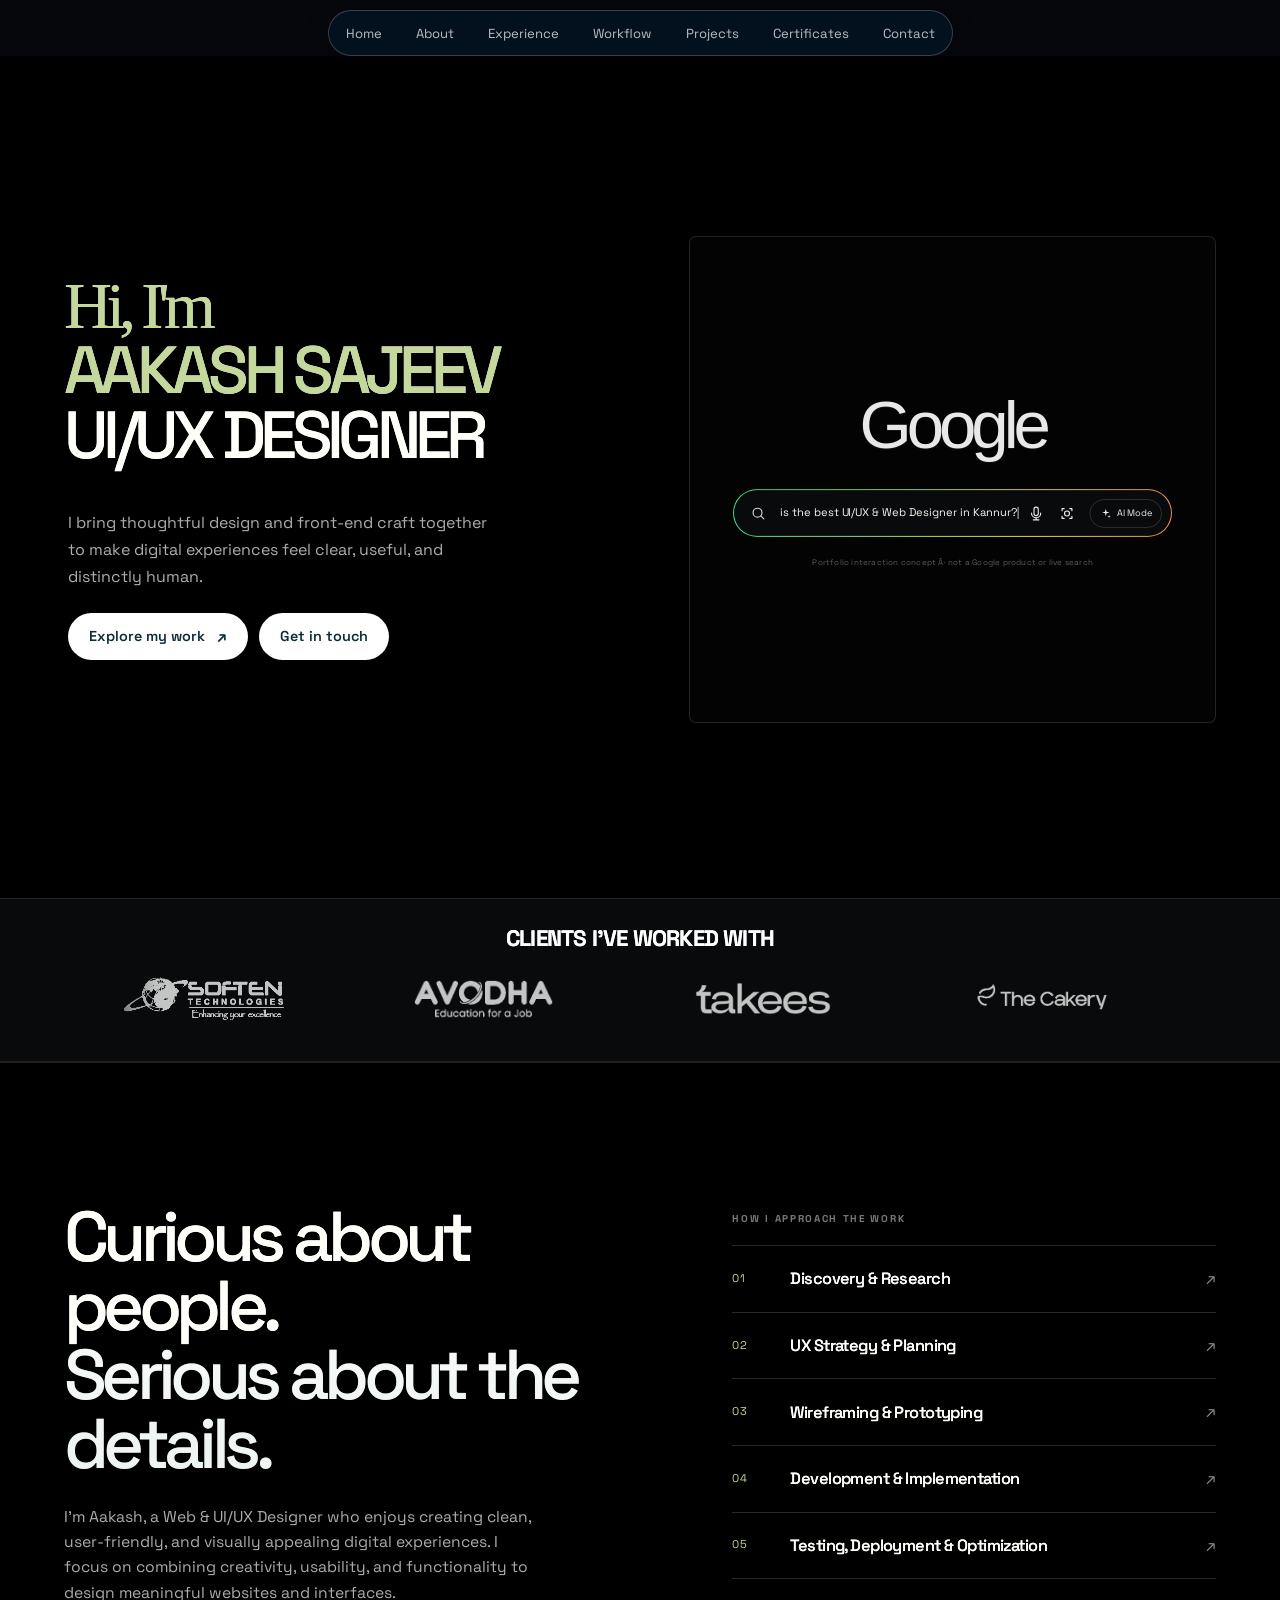
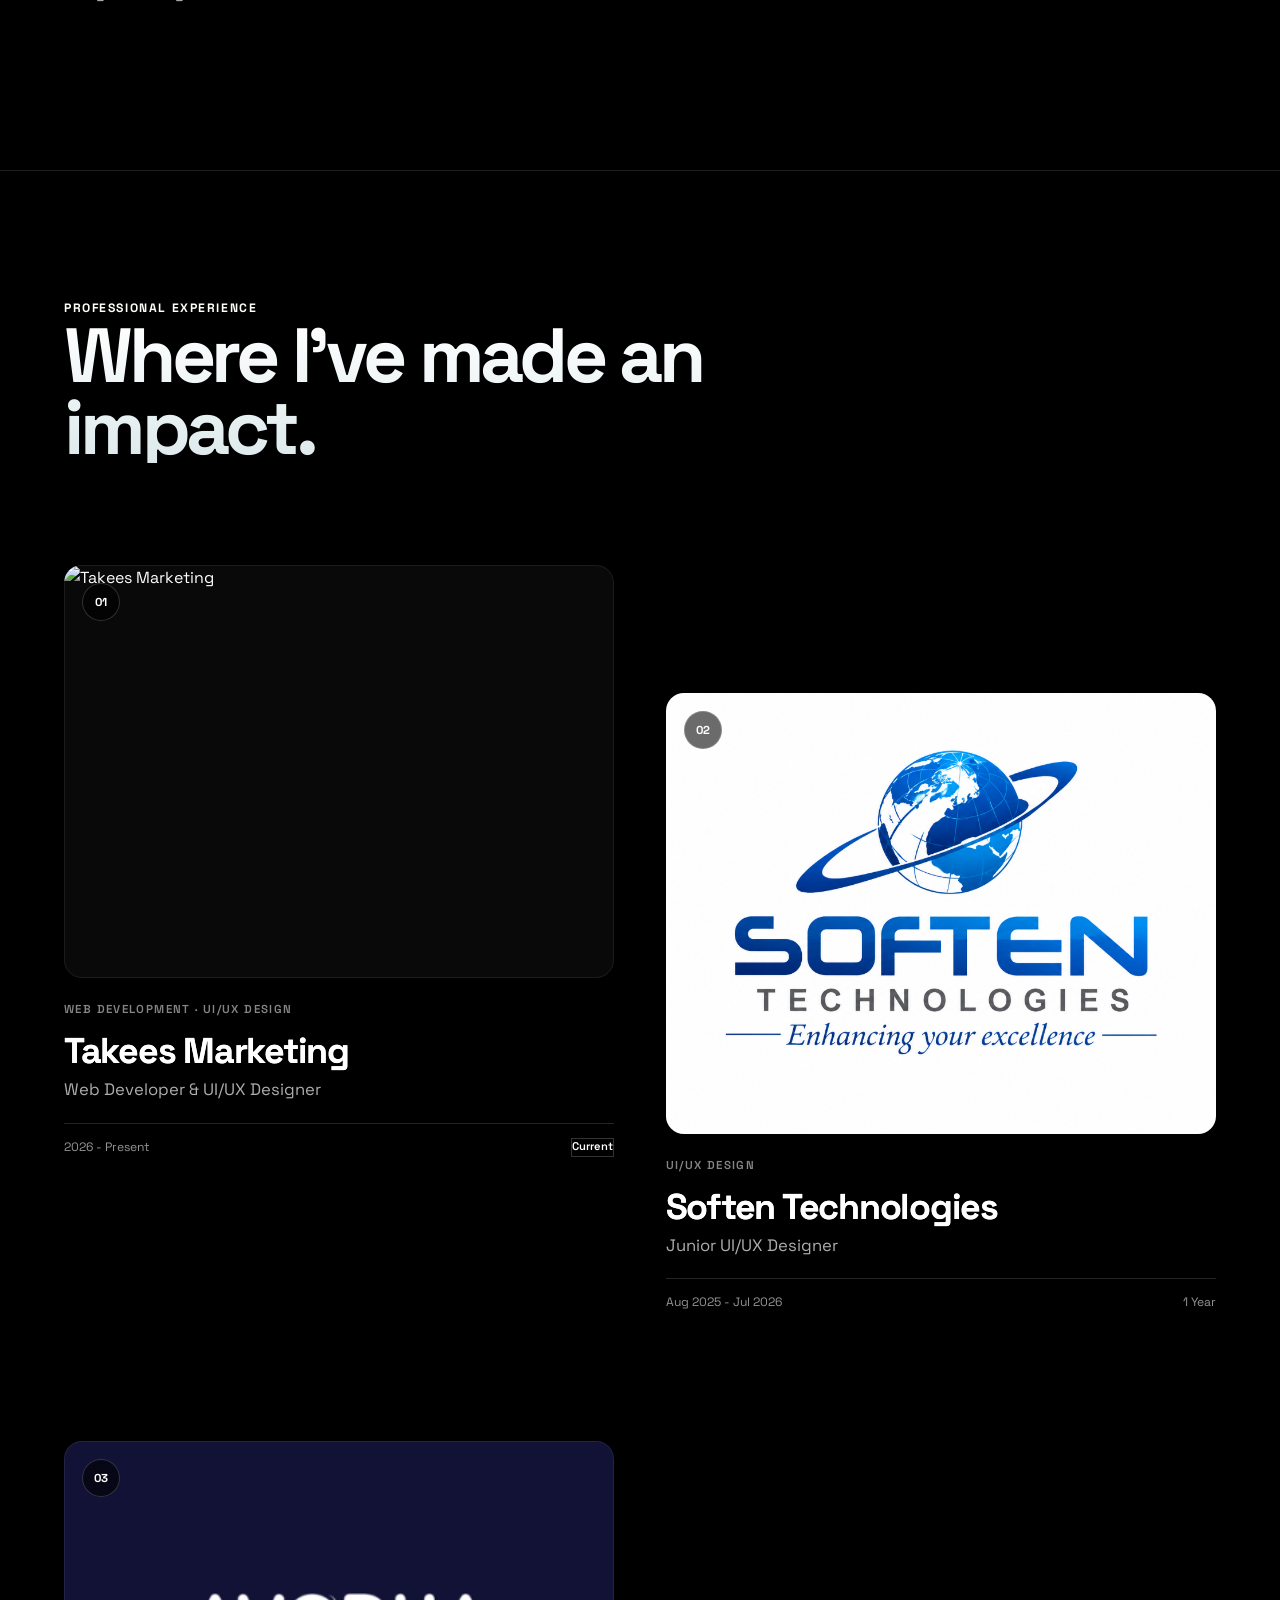
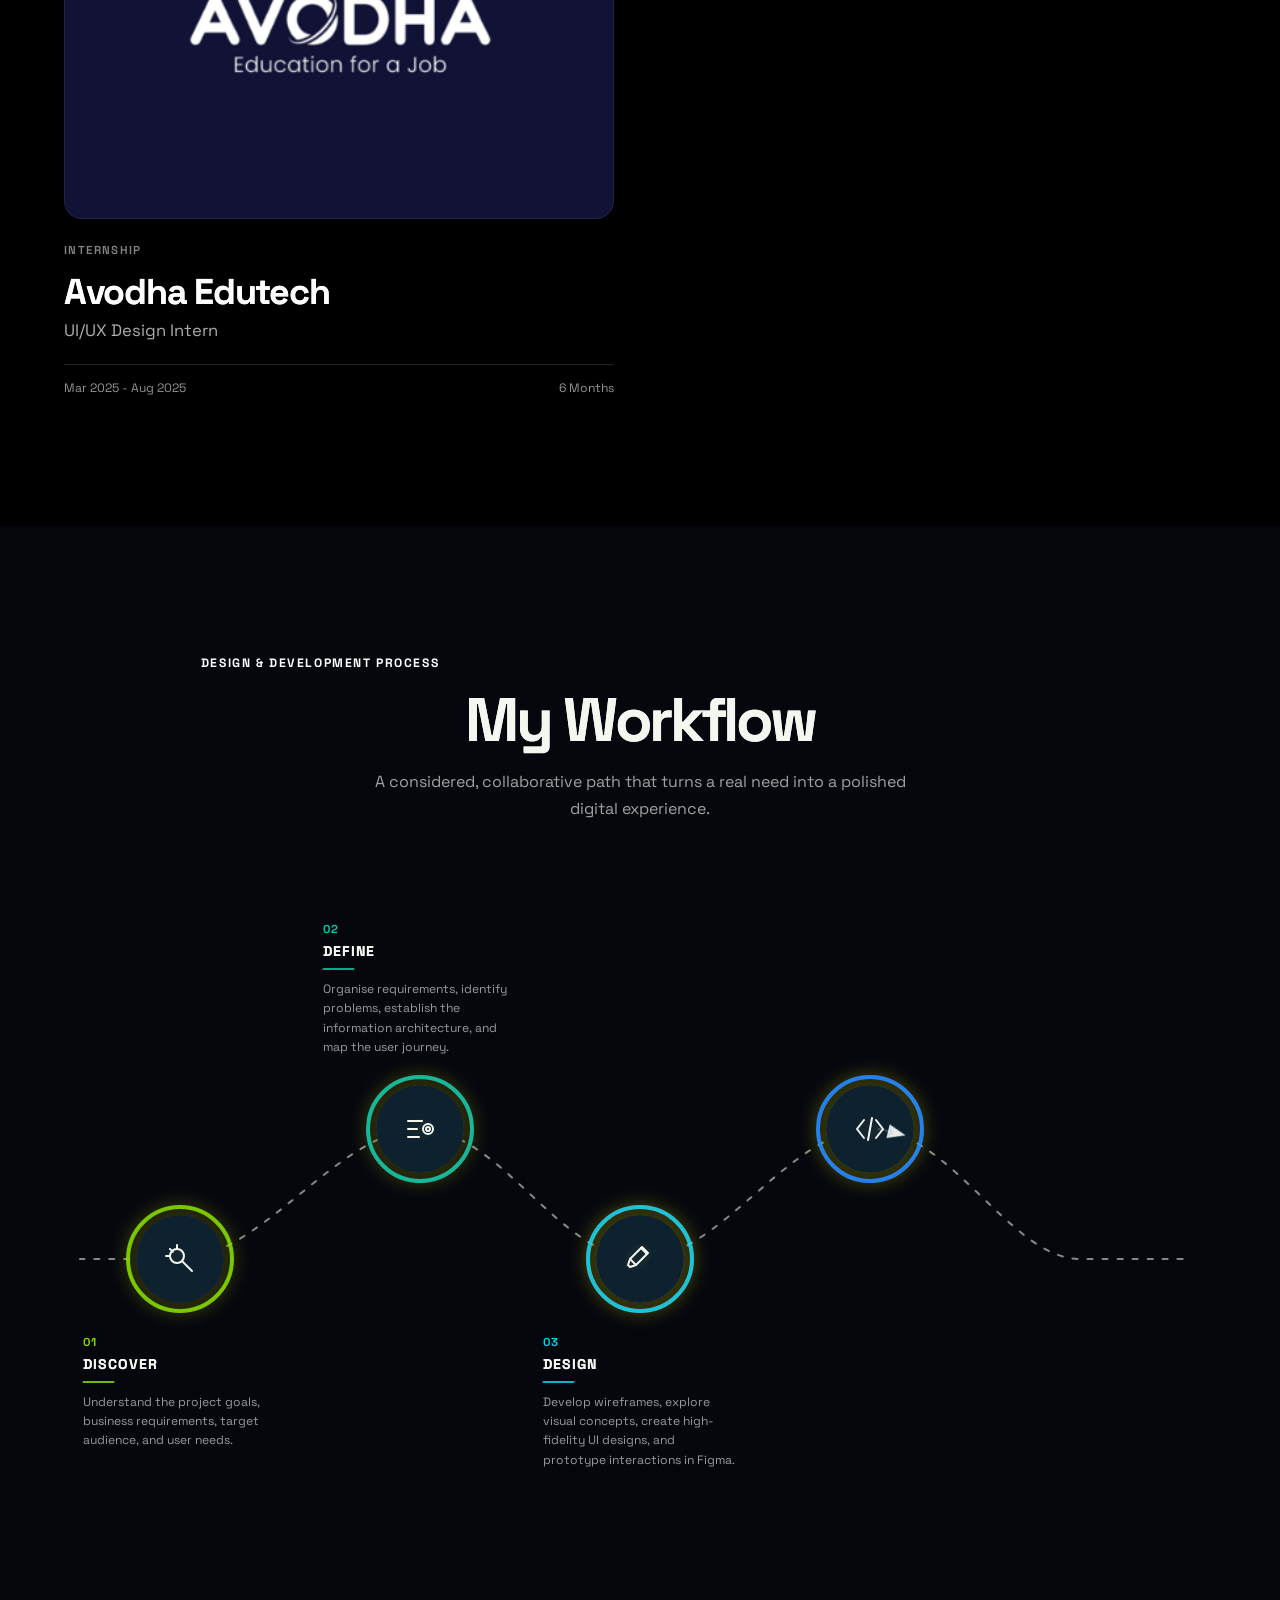
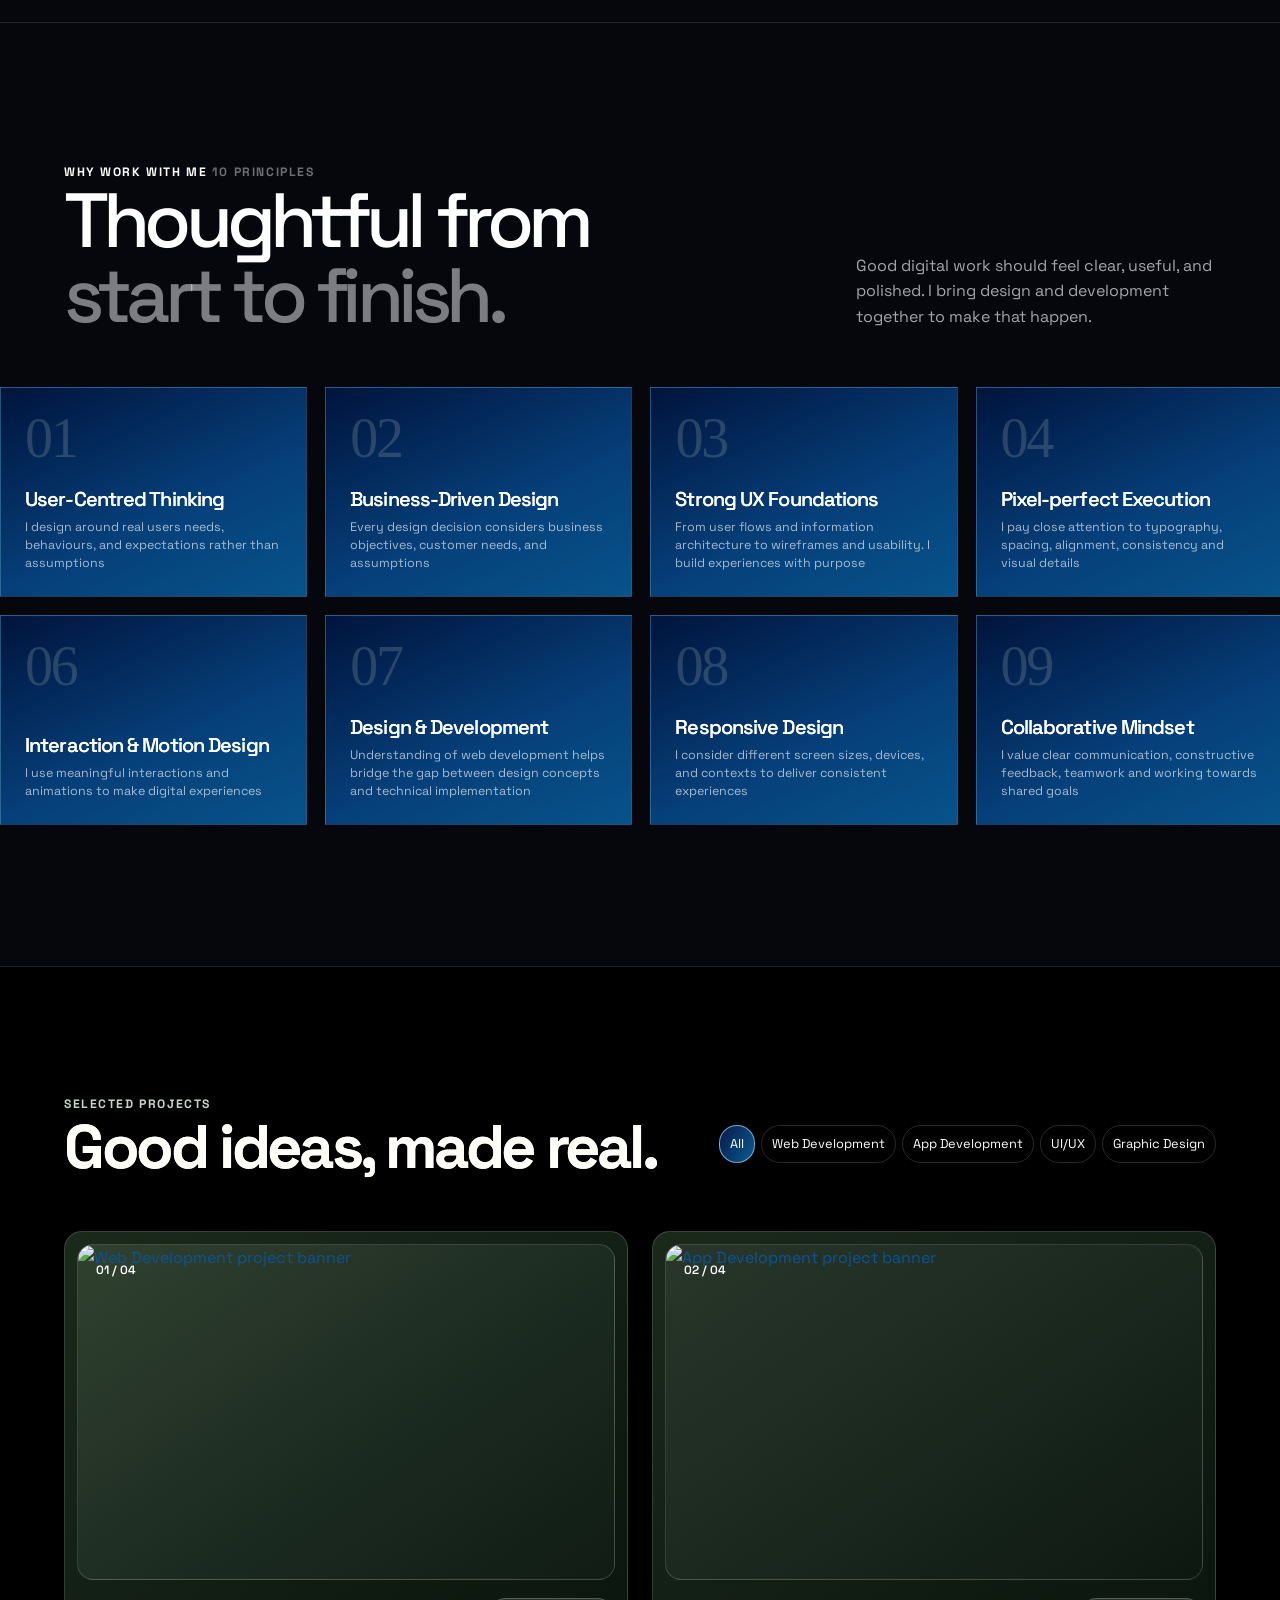
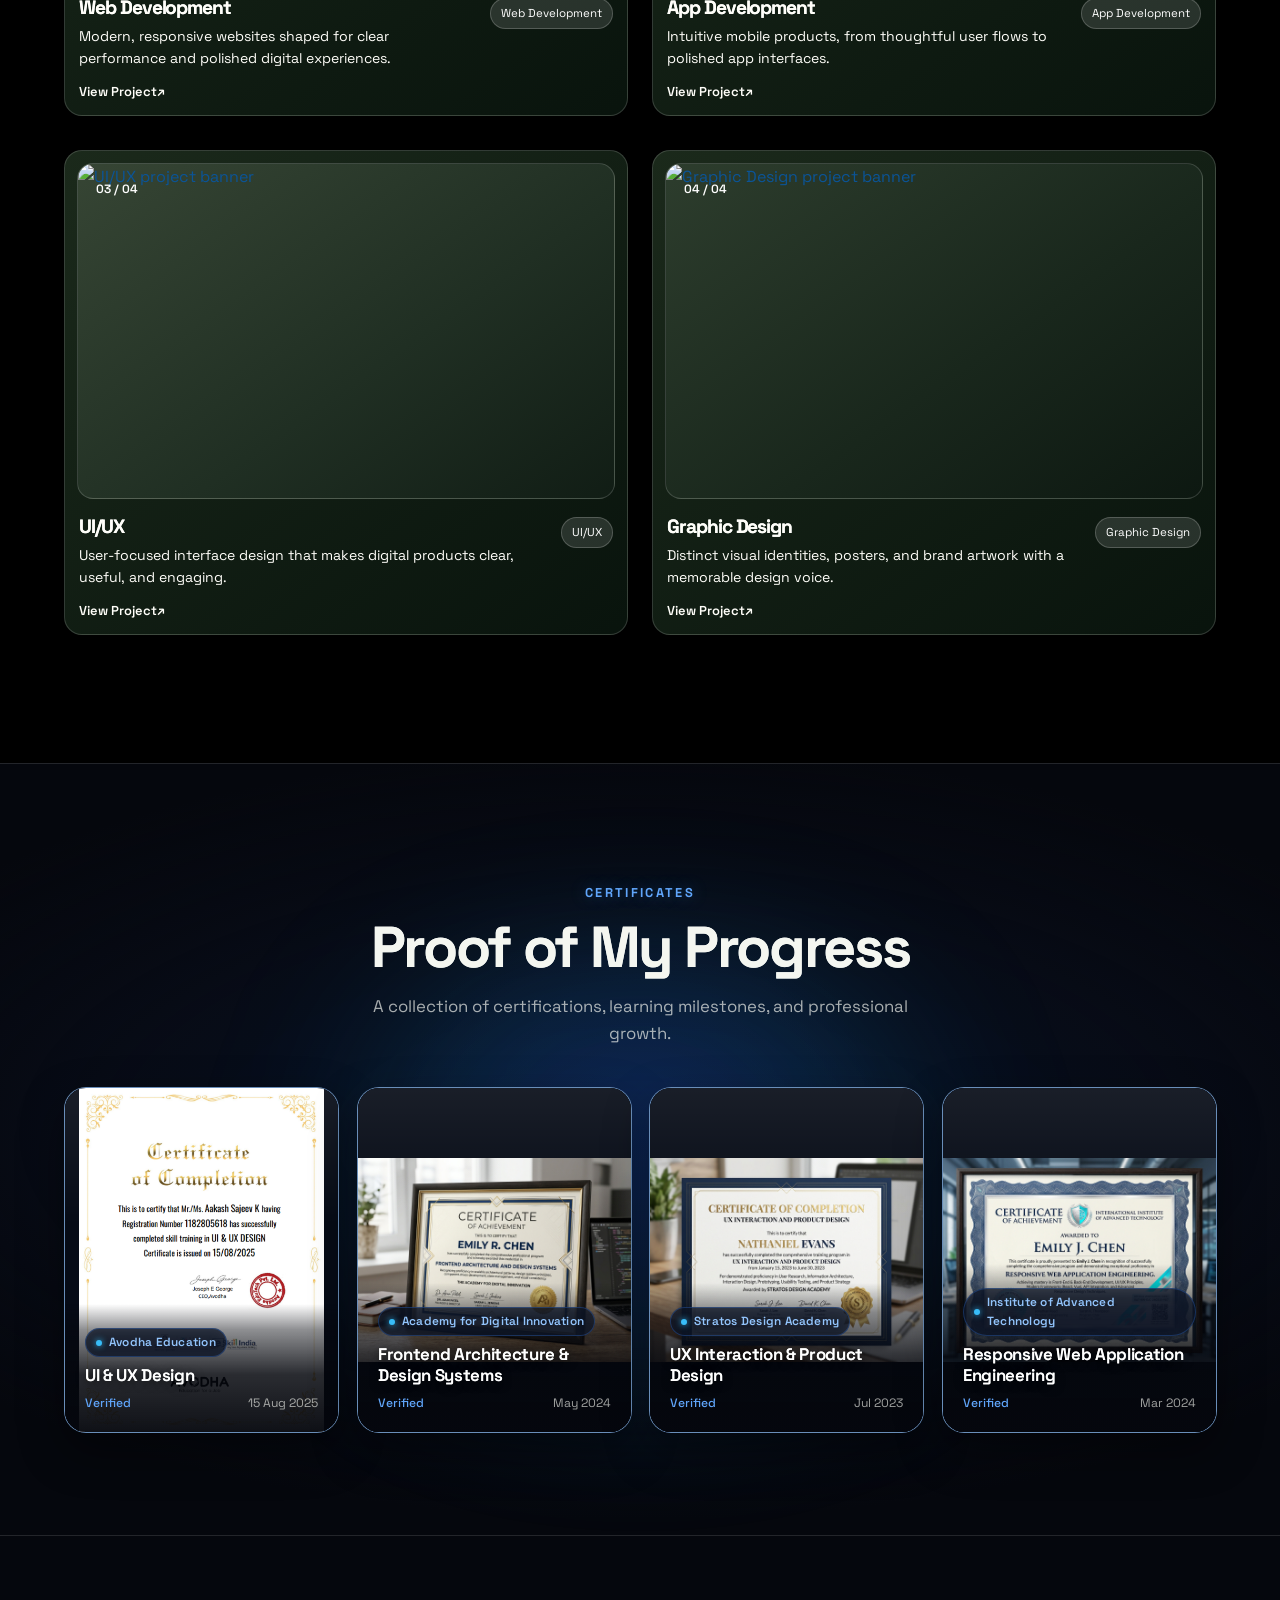
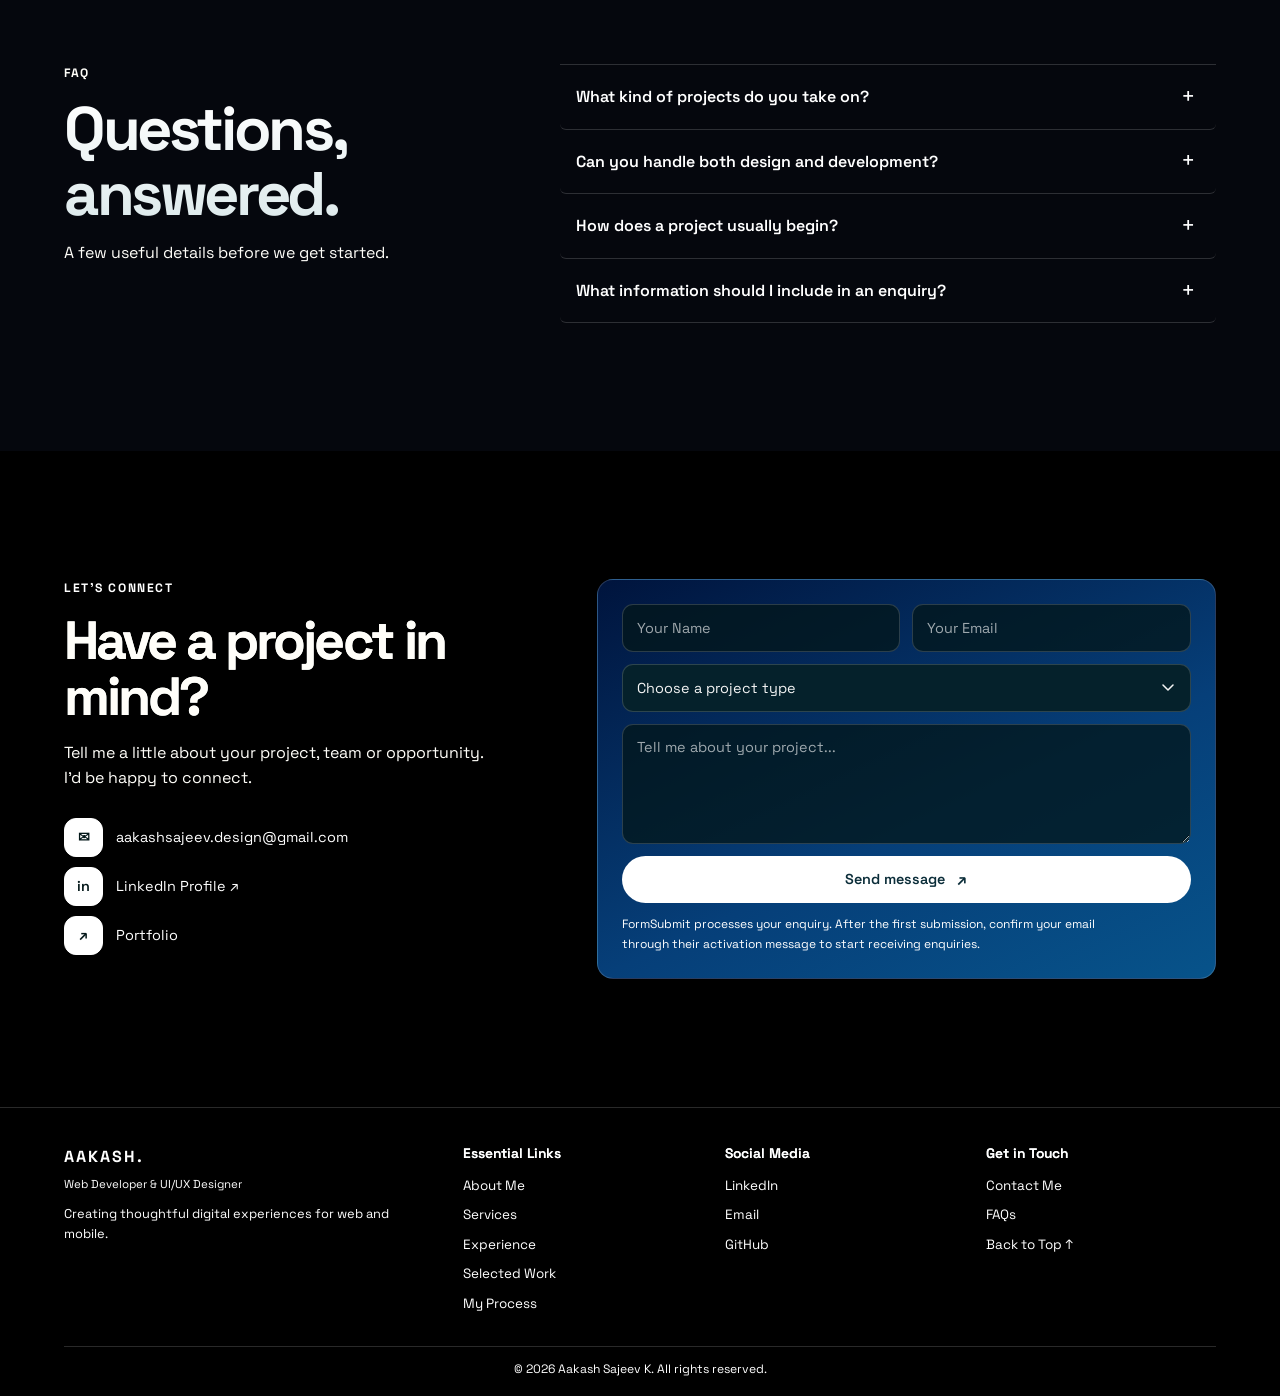
==== commit 31edc32e: "Updated portfolio" ====
--- a/index.html
+++ b/index.html
@@ -696,35 +696,35 @@
         <div class="projects" id="projects" aria-live="polite">
           <section class="project" data-category="Web Development" aria-label="Web Development">
             <div class="project-visual" data-type="web">
-              <img class="project-banner" src="https://res.cloudinary.com/ozzeyzin/image/upload/f_auto,q_auto/Cakery_coverpic" alt="Web Development project demo banner" loading="lazy">
+              <img class="project-banner" src="https://res.cloudinary.com/ozzeyzin/image/upload/f_auto,q_auto/Cakery_coverpic" alt="Web Development project banner" loading="lazy">
               <span class="visual-index">01 / 04</span>
             </div>
             <div class="project-info"><div><h3>Web Development</h3><p>Modern, responsive websites shaped for clear performance and polished digital experiences.</p></div><span class="project-type">Web Development</span></div>
-            <a class="project-link" href="#work" aria-label="View Web Development project">View Project</a>
+            <a class="project-link" href="https://thecakery.in/" aria-label="View Web Development project">View Project</a>
           </section>
           <section class="project" data-category="App Development" aria-label="App Development">
             <div class="project-visual" data-type="app">
-              <img class="project-banner" src="https://res.cloudinary.com/ozzeyzin/image/upload/f_auto,q_auto/The_Cakery_App_Showcase" alt="App Development project demo banner" loading="lazy">
+              <img class="project-banner" src="https://res.cloudinary.com/ozzeyzin/image/upload/f_auto,q_auto/The_Cakery_App_Showcase" alt="App Development project banner" loading="lazy">
               <span class="visual-index">02 / 04</span>
             </div>
             <div class="project-info"><div><h3>App Development</h3><p>Intuitive mobile products, from thoughtful user flows to polished app interfaces.</p></div><span class="project-type">App Development</span></div>
-            <a class="project-link" href="#work" aria-label="View App Development project">View Project</a>
+            <a class="project-link" href="https://thecakery.in/app" aria-label="View App Development project">View Project</a>
           </section>
           <section class="project" data-category="UI/UX" aria-label="UI/UX">
             <div class="project-visual" data-type="interface">
-              <img class="project-banner" src="https://res.cloudinary.com/ozzeyzin/image/upload/f_auto,q_auto/image_1" alt="UI/UX project demo banner" loading="lazy">
+              <img class="project-banner" src="https://res.cloudinary.com/ozzeyzin/image/upload/f_auto,q_auto/image_1" alt="UI/UX project banner" loading="lazy">
               <span class="visual-index">03 / 04</span>
             </div>
             <div class="project-info"><div><h3>UI/UX</h3><p>User-focused interface design that makes digital products clear, useful, and engaging.</p></div><span class="project-type">UI/UX</span></div>
-            <a class="project-link" href="#work" aria-label="View UI/UX project">View Project</a>
+            <a class="project-link" href="https://www.figma.com/design/XLliRrZKvNY4VlQnXX4SjW/MOBILE-UI-DESIGNS?node-id=19-15&t=4JauXl9zvg637wSG-1" aria-label="View UI/UX project">View Project</a>
           </section>
           <section class="project" data-category="Graphic Design" aria-label="Graphic Design">
             <div class="project-visual" data-type="brand">
-              <img class="project-banner" src="https://res.cloudinary.com/ozzeyzin/image/upload/f_auto,q_auto/shervider" alt="Graphic Design project demo banner" loading="lazy">
+              <img class="project-banner" src="https://res.cloudinary.com/ozzeyzin/image/upload/f_auto,q_auto/shervider" alt="Graphic Design project banner" loading="lazy">
               <span class="visual-index">04 / 04</span>
             </div>
             <div class="project-info"><div><h3>Graphic Design</h3><p>Distinct visual identities, posters, and brand artwork with a memorable design voice.</p></div><span class="project-type">Graphic Design</span></div>
-            <a class="project-link" href="#work" aria-label="View Graphic Design project">View Project</a>
+            <a class="project-link" href="https://canva.link/qmj4dygmj44rww4" aria-label="View Graphic Design project">View Project</a>
           </section>
         </div>
       </div>
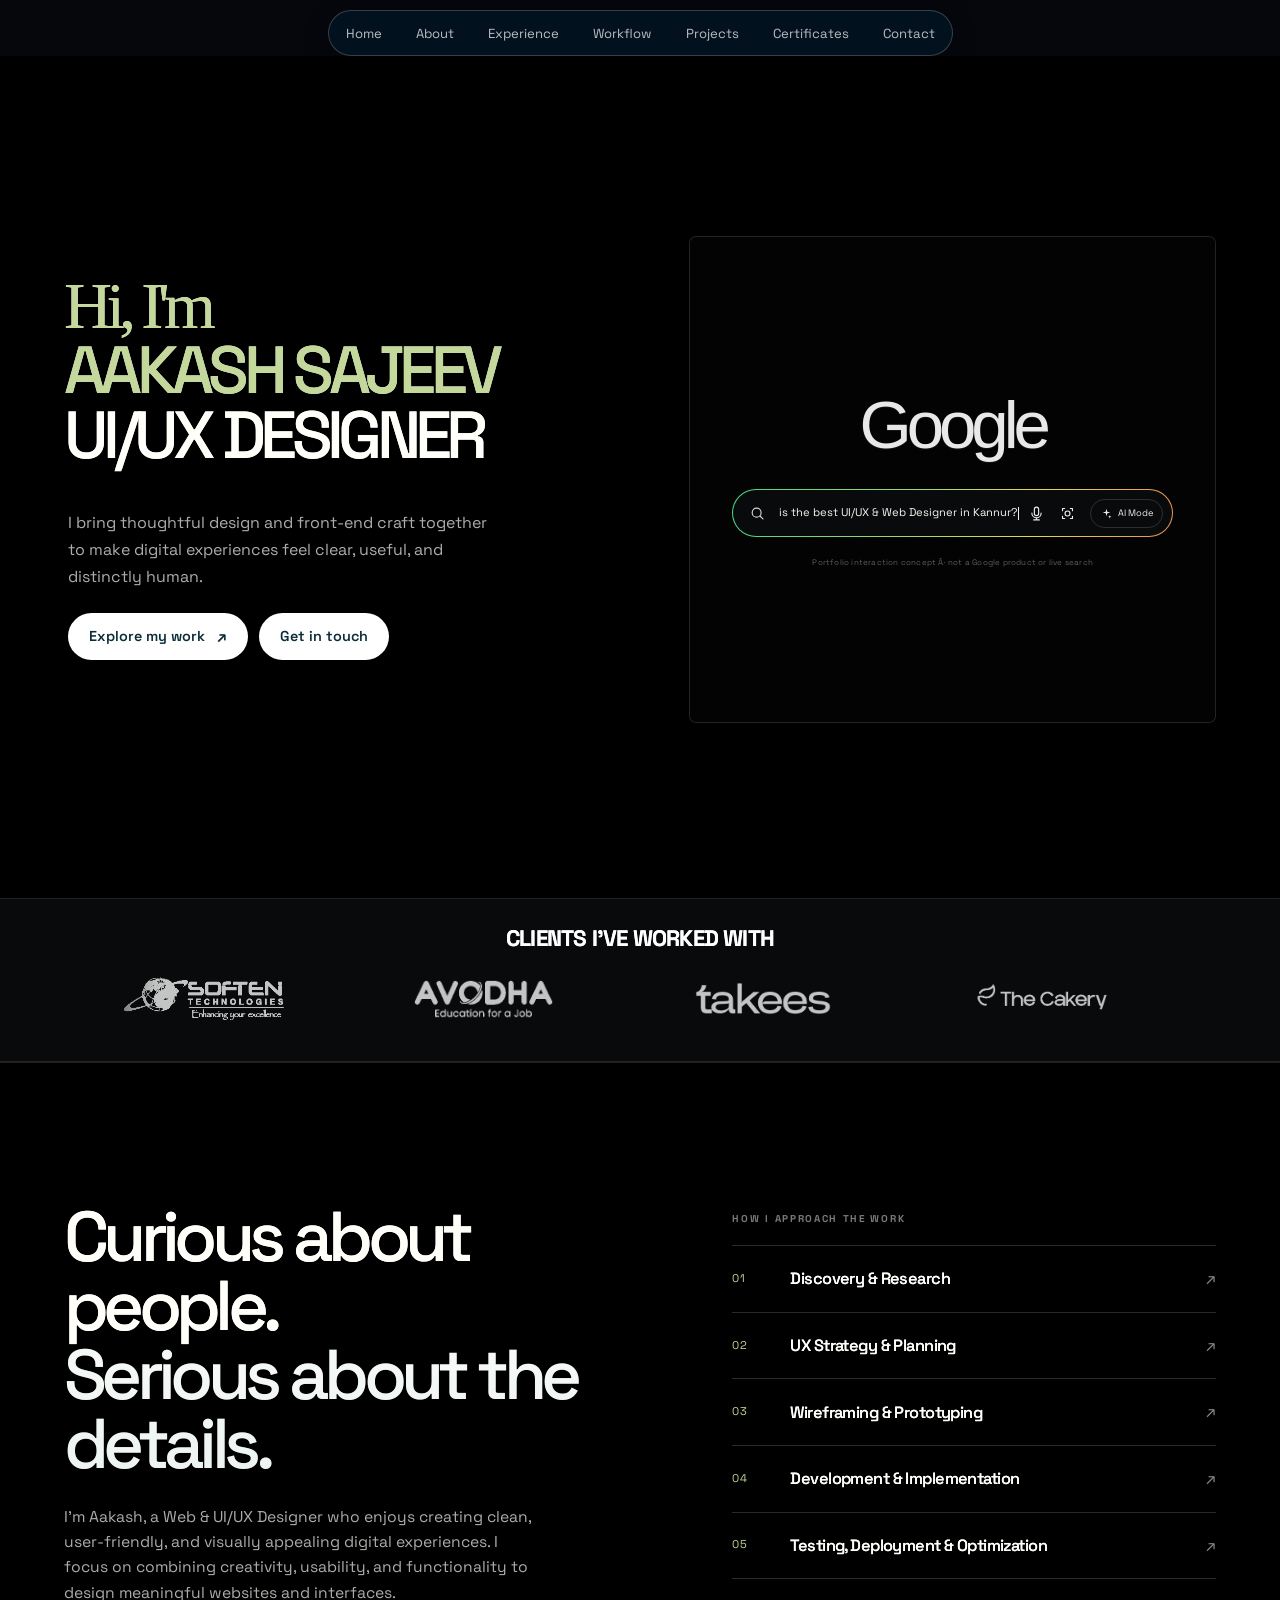
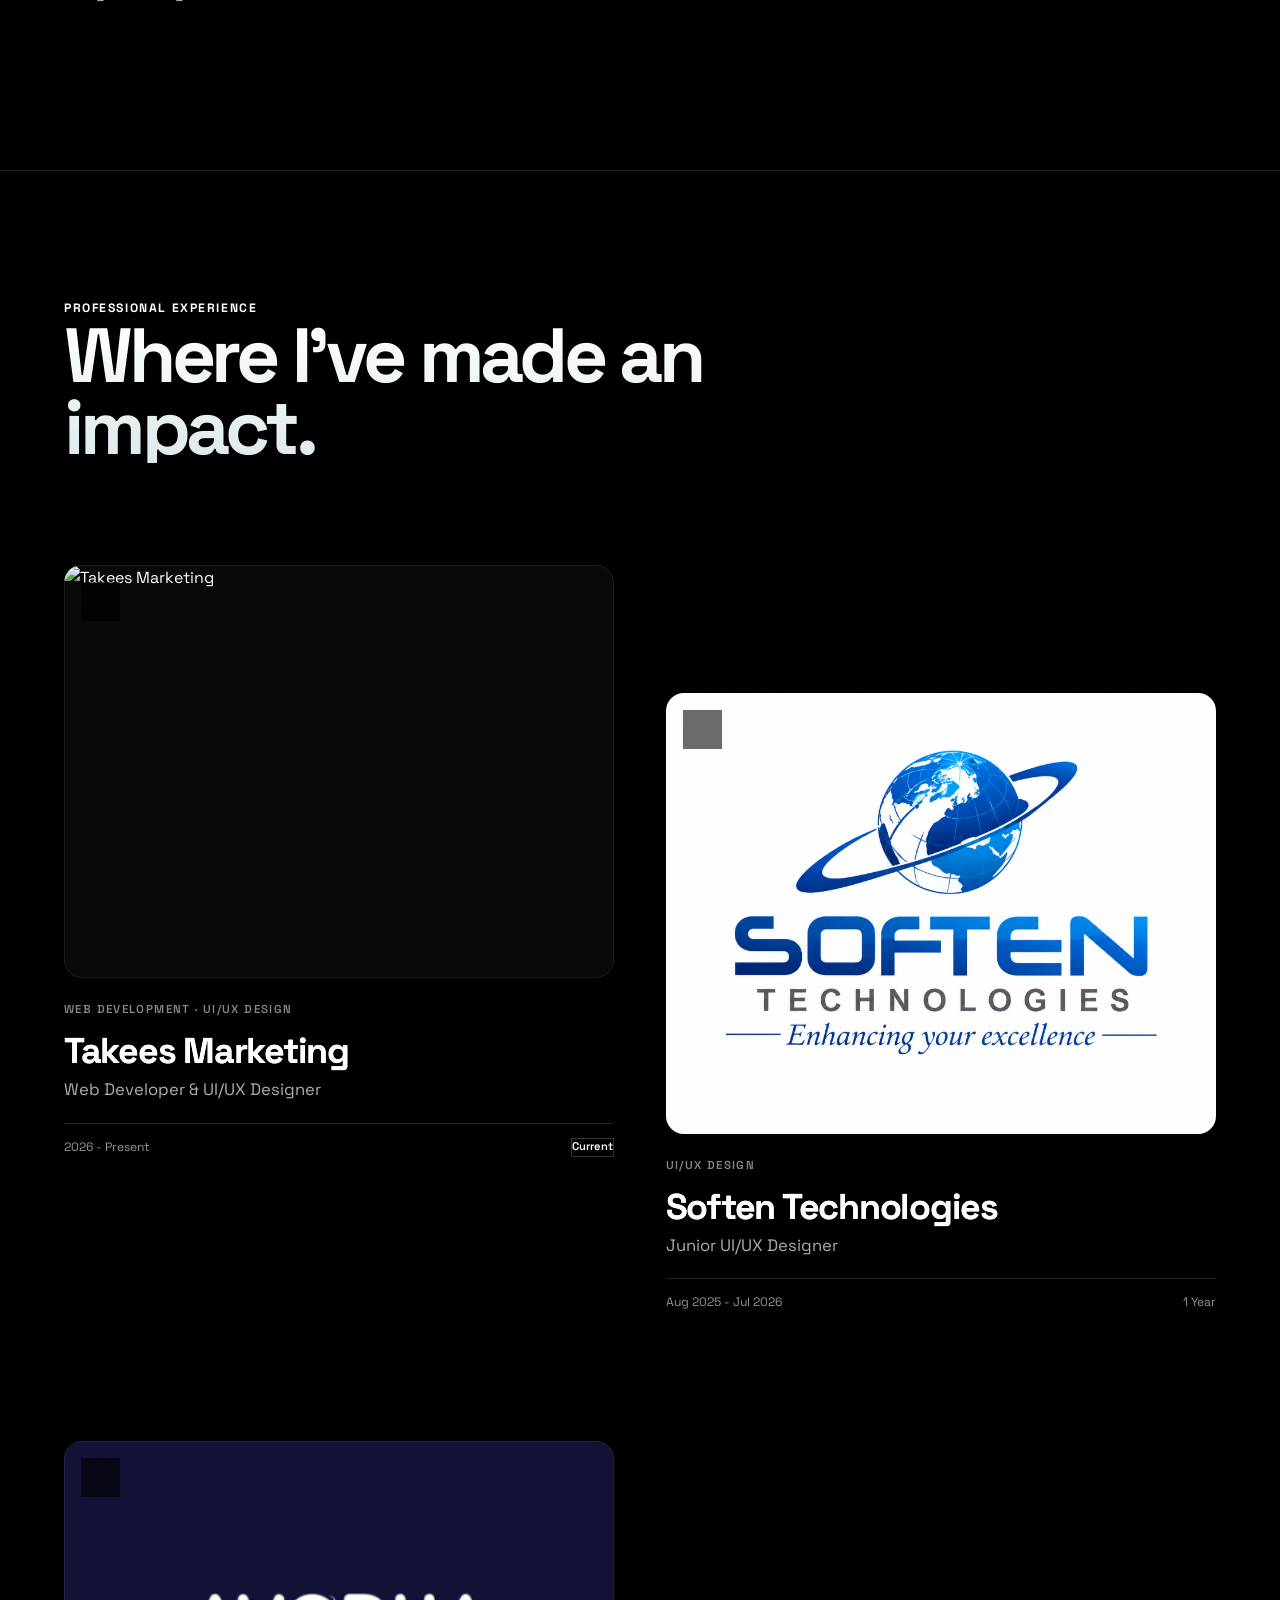
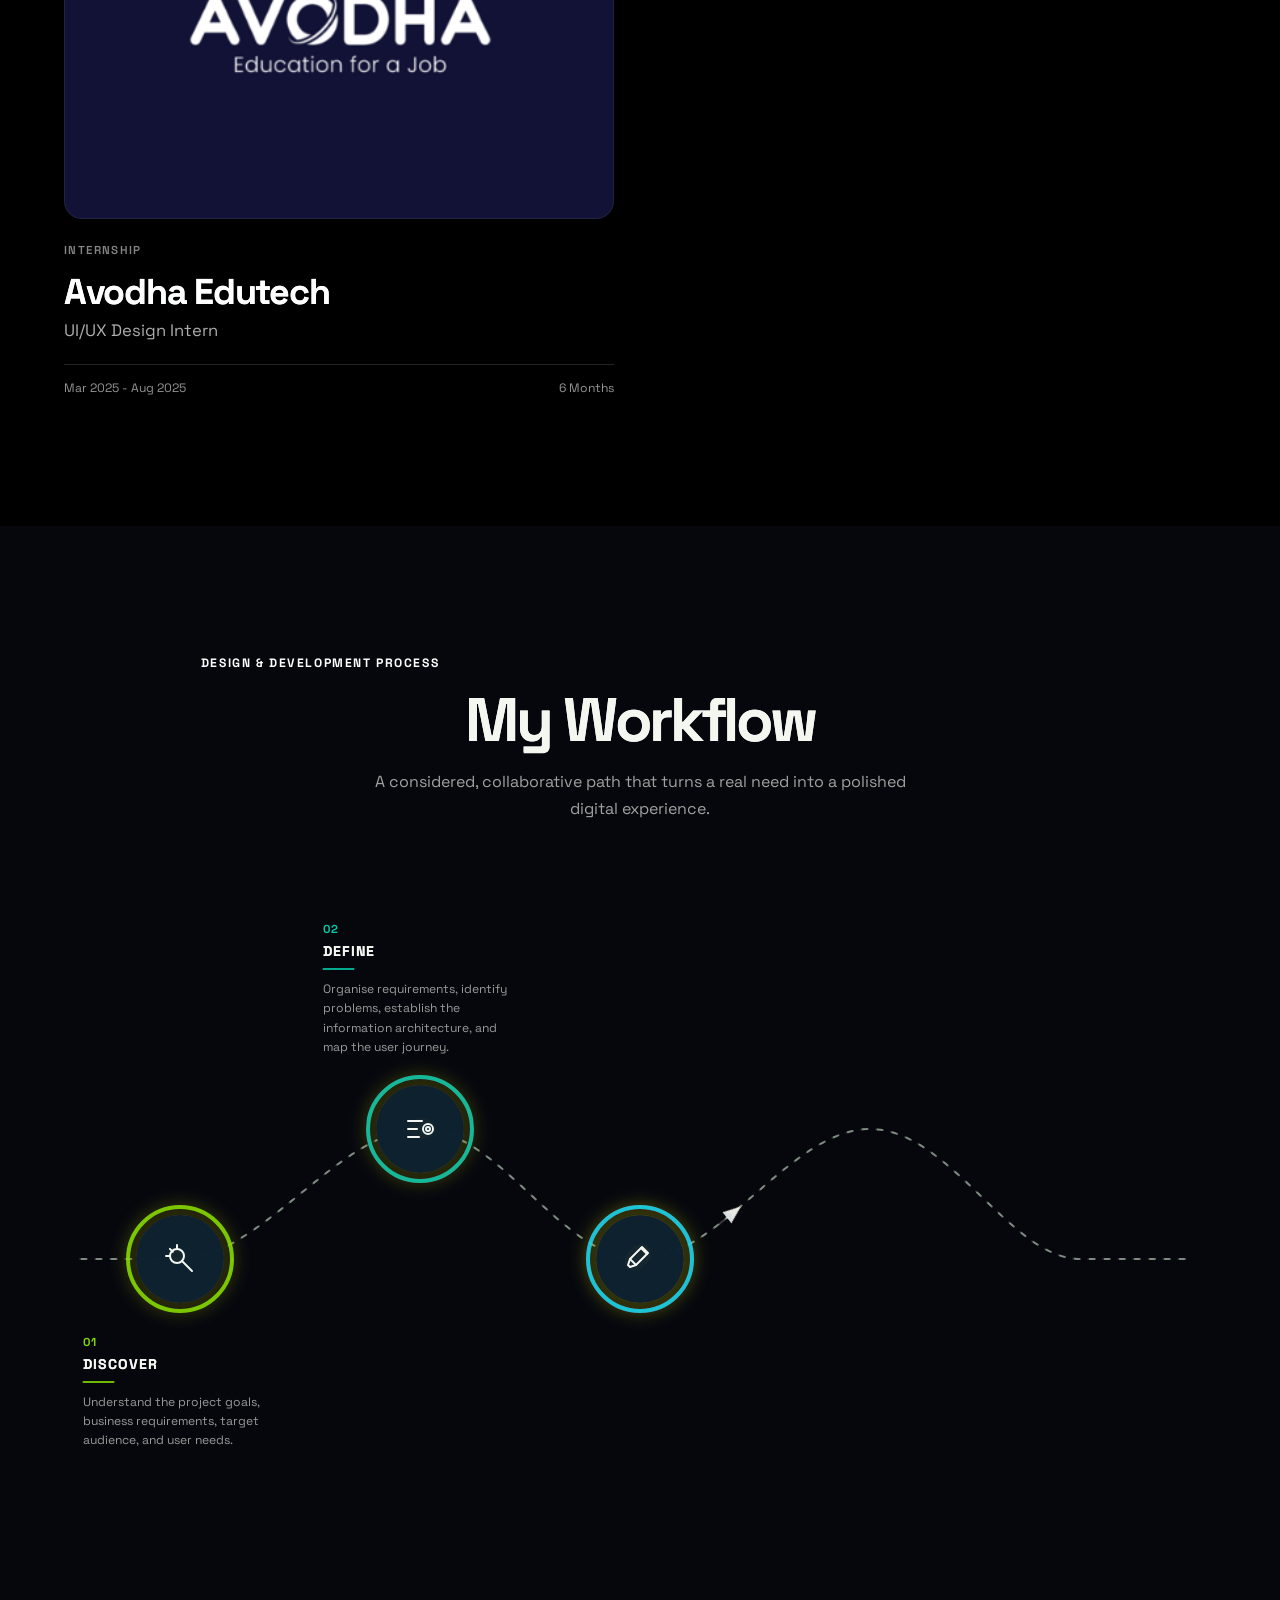
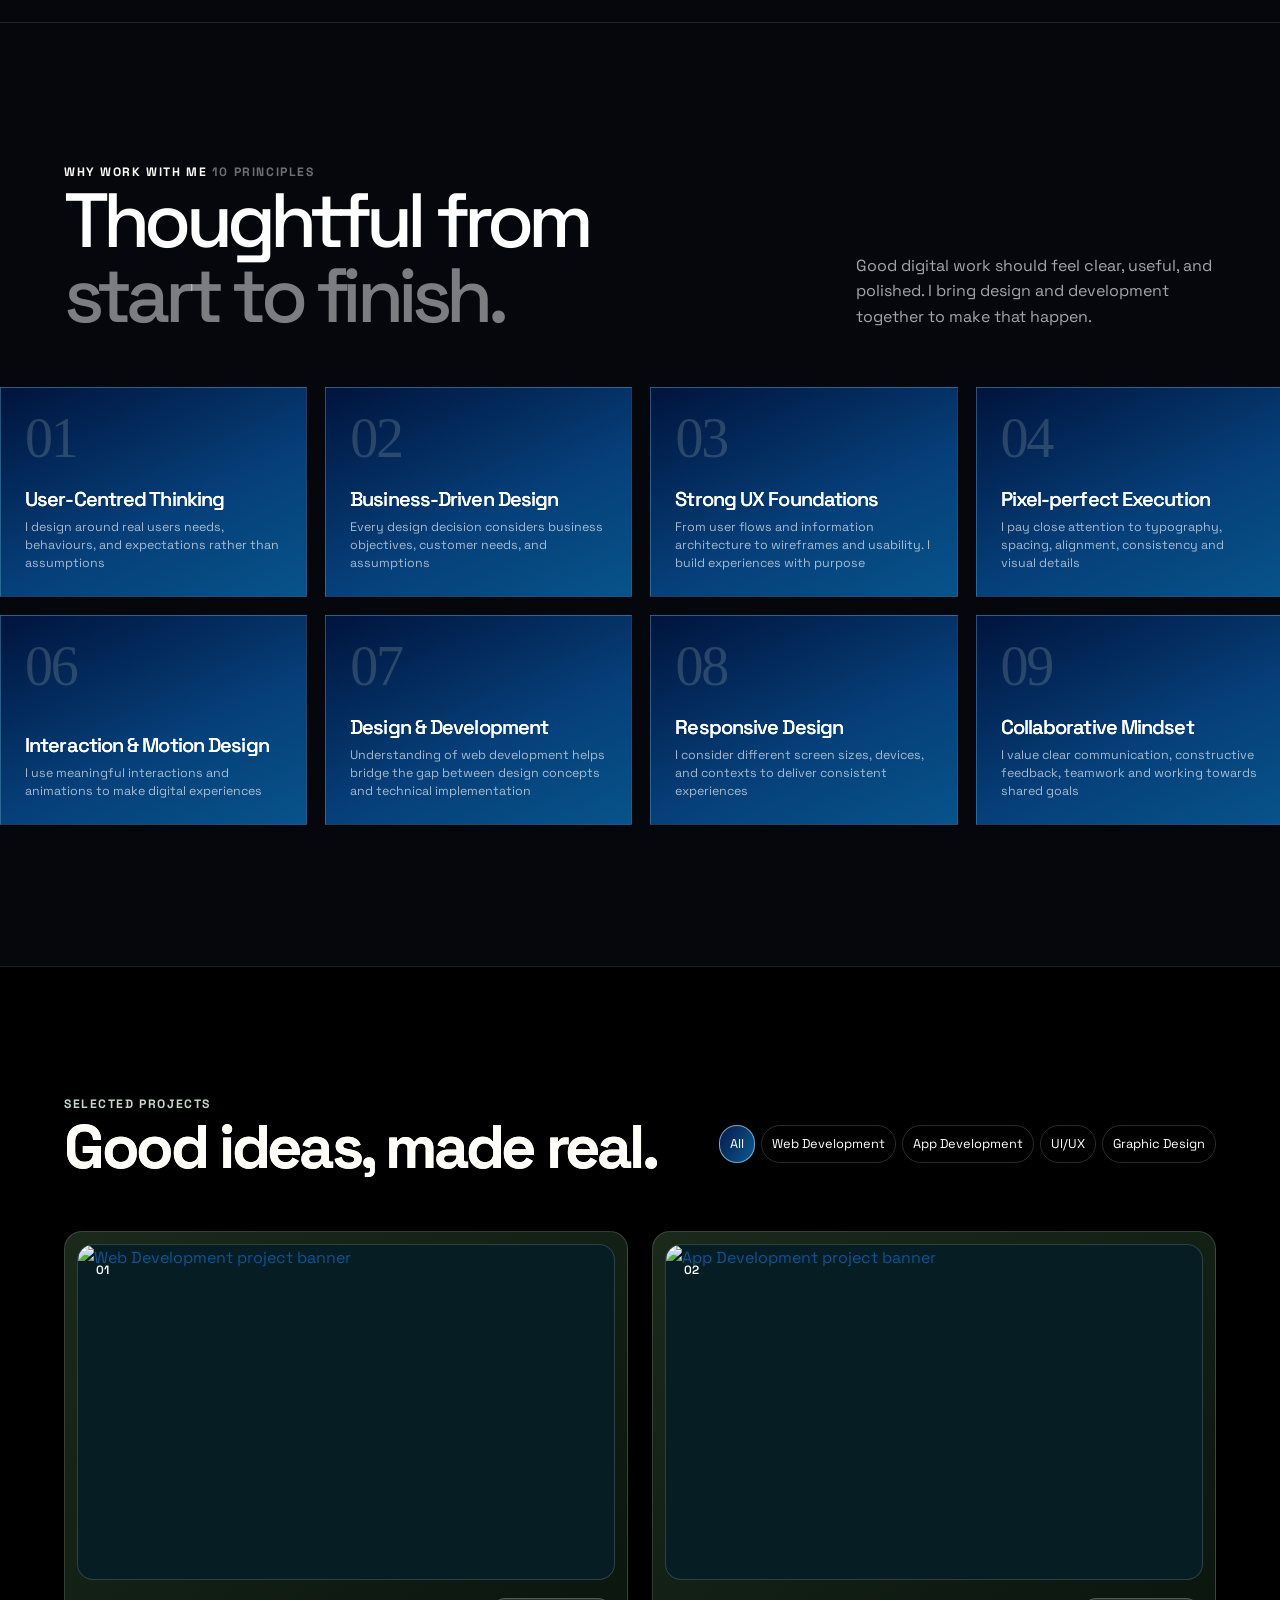
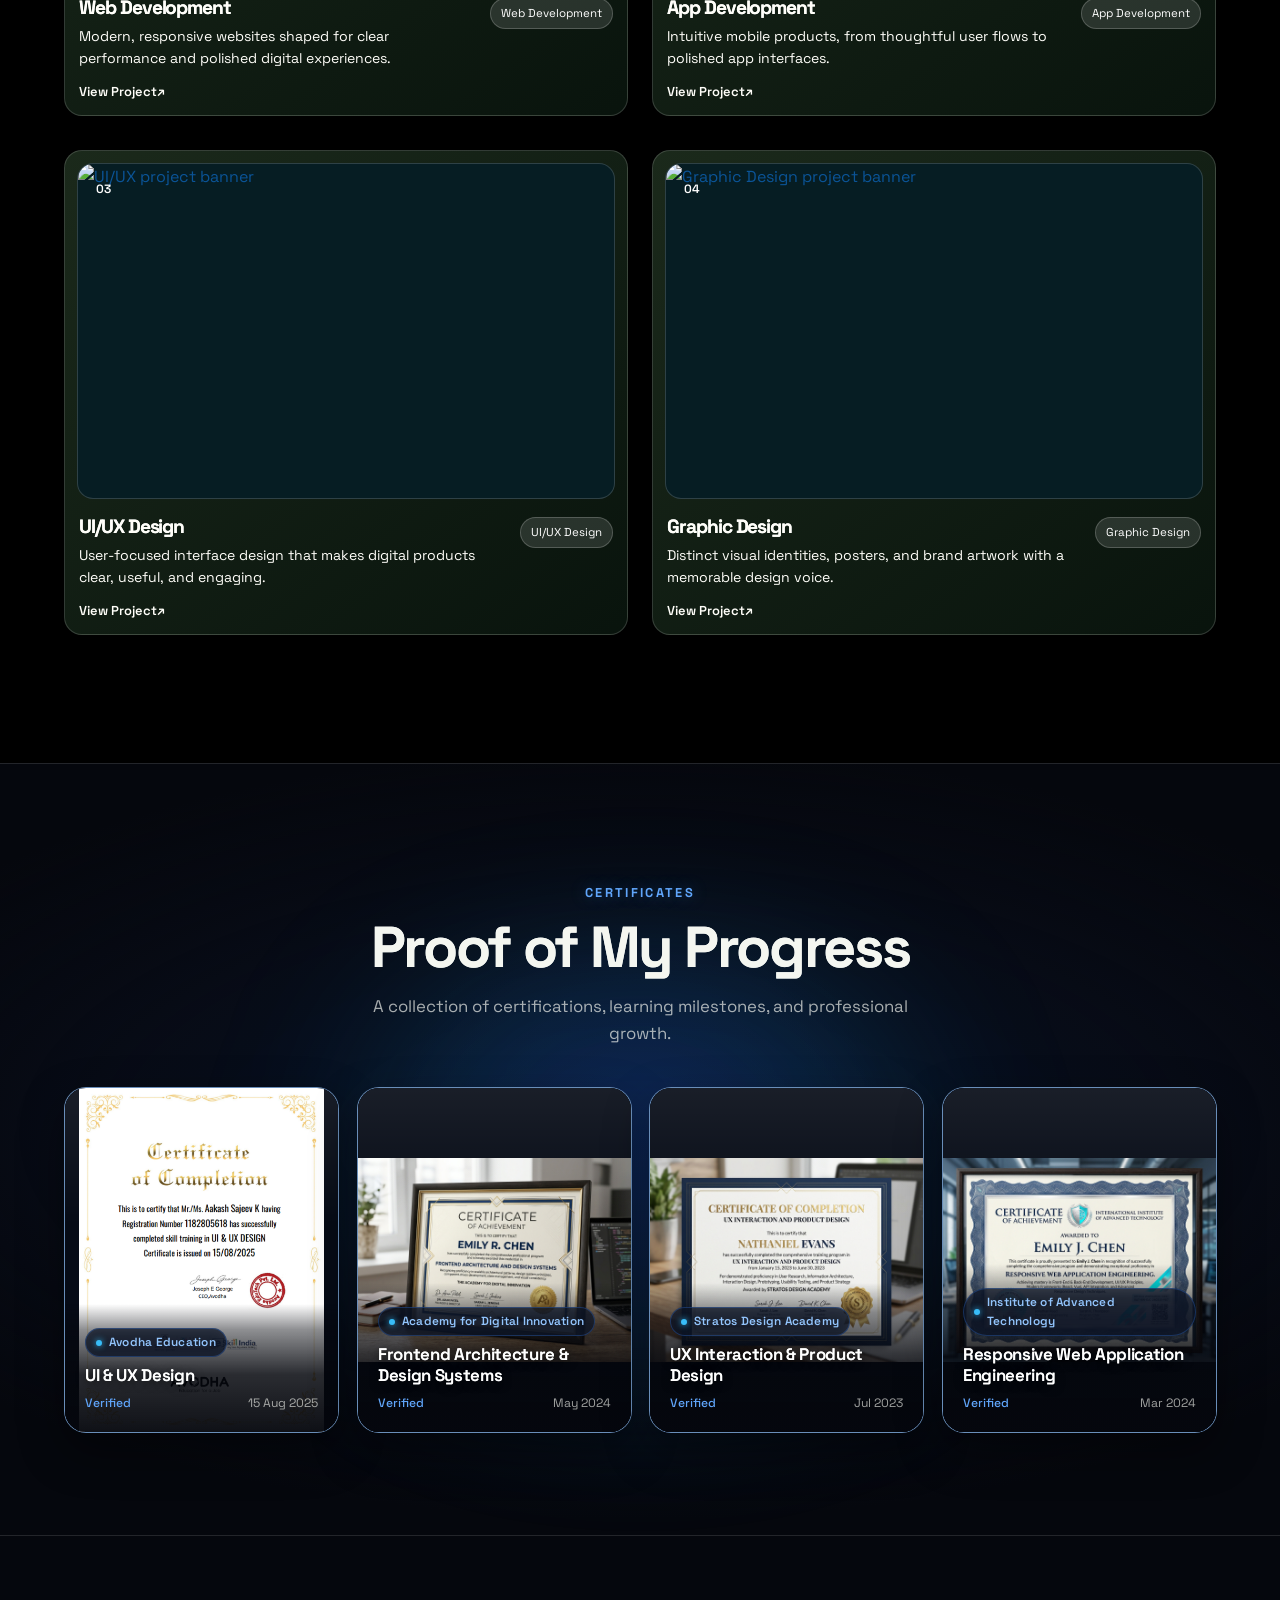
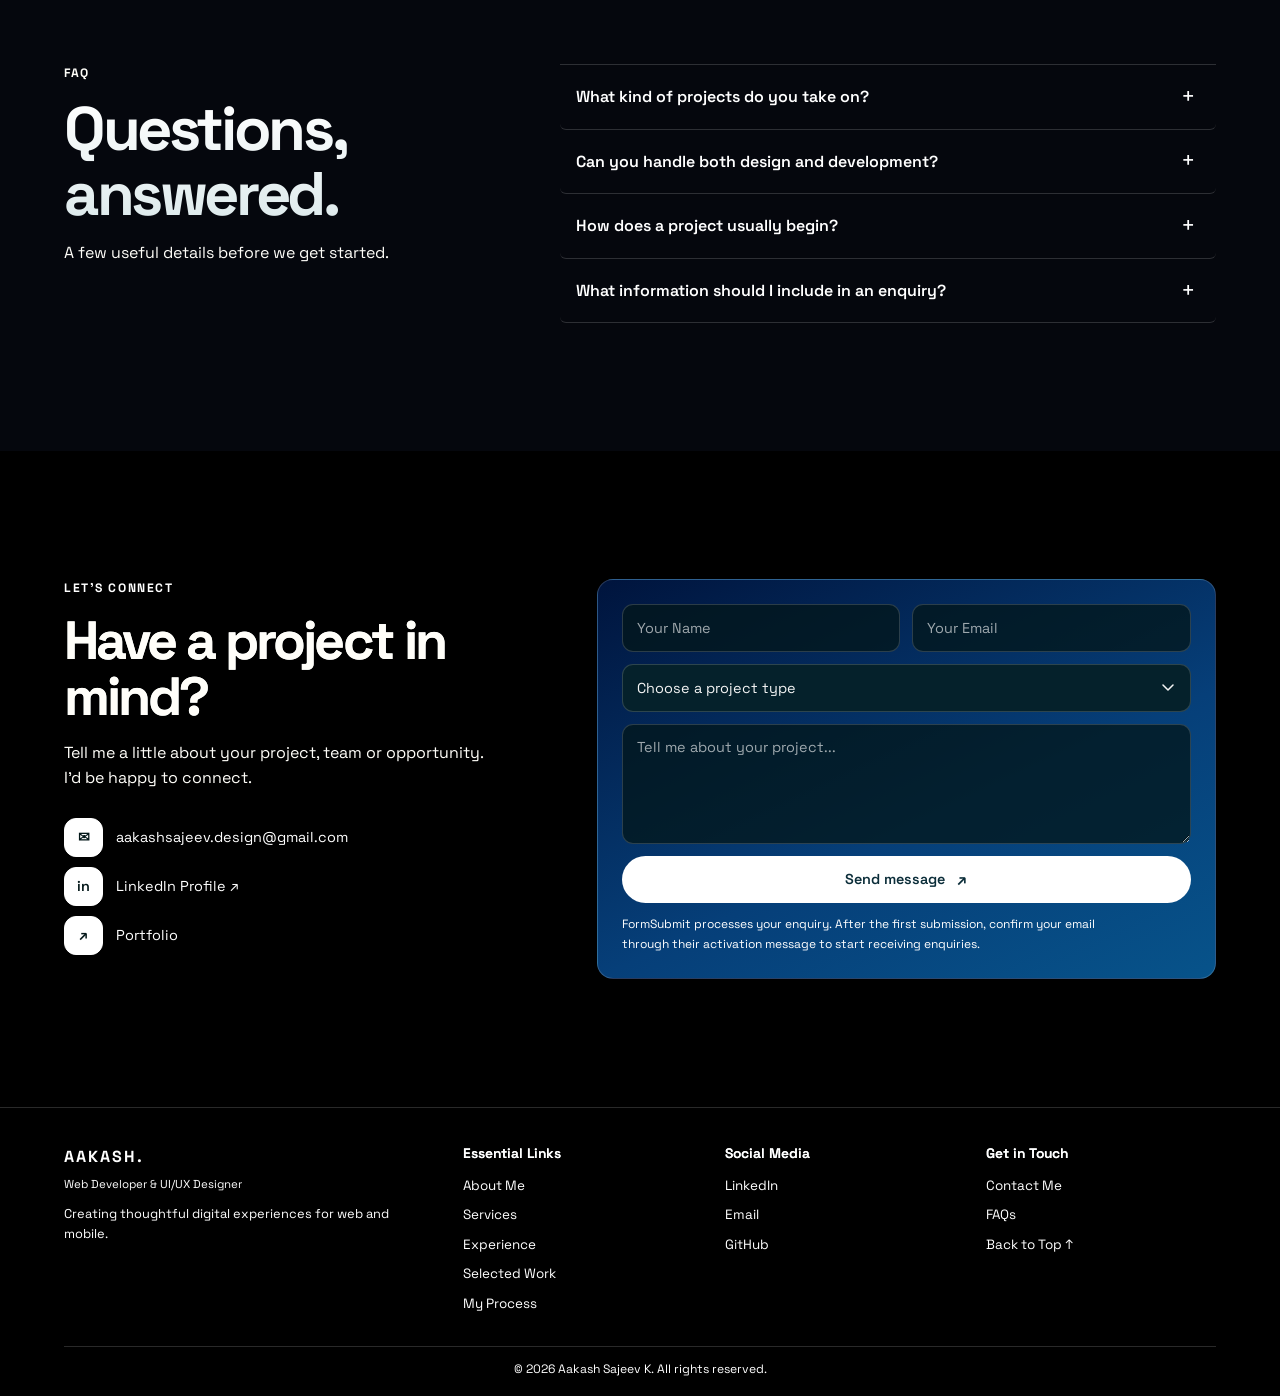
==== commit 2c8a22e6: "Updated portfolio" ====
--- a/index.html
+++ b/index.html
@@ -697,34 +697,34 @@
           <section class="project" data-category="Web Development" aria-label="Web Development">
             <div class="project-visual" data-type="web">
               <img class="project-banner" src="https://res.cloudinary.com/ozzeyzin/image/upload/f_auto,q_auto/Cakery_coverpic" alt="Web Development project banner" loading="lazy">
-              <span class="visual-index">01 / 04</span>
+              <span class="visual-index">01</span>
             </div>
             <div class="project-info"><div><h3>Web Development</h3><p>Modern, responsive websites shaped for clear performance and polished digital experiences.</p></div><span class="project-type">Web Development</span></div>
-            <a class="project-link" href="https://thecakery.in/" aria-label="View Web Development project">View Project</a>
+            <a class="project-link" href="projects.html?category=web-development" aria-label="View Web Development project">View Project</a>
           </section>
           <section class="project" data-category="App Development" aria-label="App Development">
             <div class="project-visual" data-type="app">
               <img class="project-banner" src="https://res.cloudinary.com/ozzeyzin/image/upload/f_auto,q_auto/The_Cakery_App_Showcase" alt="App Development project banner" loading="lazy">
-              <span class="visual-index">02 / 04</span>
+              <span class="visual-index">02</span>
             </div>
             <div class="project-info"><div><h3>App Development</h3><p>Intuitive mobile products, from thoughtful user flows to polished app interfaces.</p></div><span class="project-type">App Development</span></div>
-            <a class="project-link" href="https://thecakery.in/app" aria-label="View App Development project">View Project</a>
+            <a class="project-link" href="projects.html?category=app-development" aria-label="View App Development project">View Project</a>
           </section>
-          <section class="project" data-category="UI/UX" aria-label="UI/UX">
+          <section class="project" data-category="UI/UX" aria-label="UI/UX Design">
             <div class="project-visual" data-type="interface">
               <img class="project-banner" src="https://res.cloudinary.com/ozzeyzin/image/upload/f_auto,q_auto/image_1" alt="UI/UX project banner" loading="lazy">
-              <span class="visual-index">03 / 04</span>
-            </div>
-            <div class="project-info"><div><h3>UI/UX</h3><p>User-focused interface design that makes digital products clear, useful, and engaging.</p></div><span class="project-type">UI/UX</span></div>
-            <a class="project-link" href="https://www.figma.com/design/XLliRrZKvNY4VlQnXX4SjW/MOBILE-UI-DESIGNS?node-id=19-15&t=4JauXl9zvg637wSG-1" aria-label="View UI/UX project">View Project</a>
+              <span class="visual-index">03</span>
+            </div>
+            <div class="project-info"><div><h3>UI/UX Design</h3><p>User-focused interface design that makes digital products clear, useful, and engaging.</p></div><span class="project-type">UI/UX Design</span></div>
+            <a class="project-link" href="projects.html?category=ui-ux" aria-label="View UI/UX Design project">View Project</a>
           </section>
           <section class="project" data-category="Graphic Design" aria-label="Graphic Design">
             <div class="project-visual" data-type="brand">
               <img class="project-banner" src="https://res.cloudinary.com/ozzeyzin/image/upload/f_auto,q_auto/shervider" alt="Graphic Design project banner" loading="lazy">
-              <span class="visual-index">04 / 04</span>
+              <span class="visual-index">04</span>
             </div>
             <div class="project-info"><div><h3>Graphic Design</h3><p>Distinct visual identities, posters, and brand artwork with a memorable design voice.</p></div><span class="project-type">Graphic Design</span></div>
-            <a class="project-link" href="https://canva.link/qmj4dygmj44rww4" aria-label="View Graphic Design project">View Project</a>
+            <a class="project-link" href="projects.html?category=graphic-design" aria-label="View Graphic Design project">View Project</a>
           </section>
         </div>
       </div>
@@ -955,14 +955,7 @@
       </div>
     </div>
   </footer>
-
   
-
-
-
-
-
-
   <script src="https://cdnjs.cloudflare.com/ajax/libs/gsap/3.13.0/gsap.min.js"></script>
   <script src="script.js"></script>
 </body>
--- a/Style.css
+++ b/Style.css
@@ -2921,19 +2921,19 @@
 }
 
 .project:nth-child(4n + 1) .project-visual {
-  background: linear-gradient(145deg, #31412f 0%, #1b2a20 58%, #101c15 100%);
+  background: #061d23;
 }
 
 .project:nth-child(4n + 2) .project-visual {
-  background: linear-gradient(145deg, #29372a 0%, #18261d 58%, #0d1811 100%);
+  background: #061d23;
 }
 
 .project:nth-child(4n + 3) .project-visual {
-  background: linear-gradient(145deg, #364534 0%, #202f23 58%, #111d15 100%);
+  background: #061d23;
 }
 
 .project:nth-child(4n + 4) .project-visual {
-  background: linear-gradient(145deg, #2d3d2d 0%, #19271c 58%, #0d1811 100%);
+  background: #061d23;
 }
 
 .project-type,
@@ -8267,6 +8267,7 @@
   }
 }
 
+
 /* Certificate card grid */
 .cert-carousel-stage {
   height: auto;
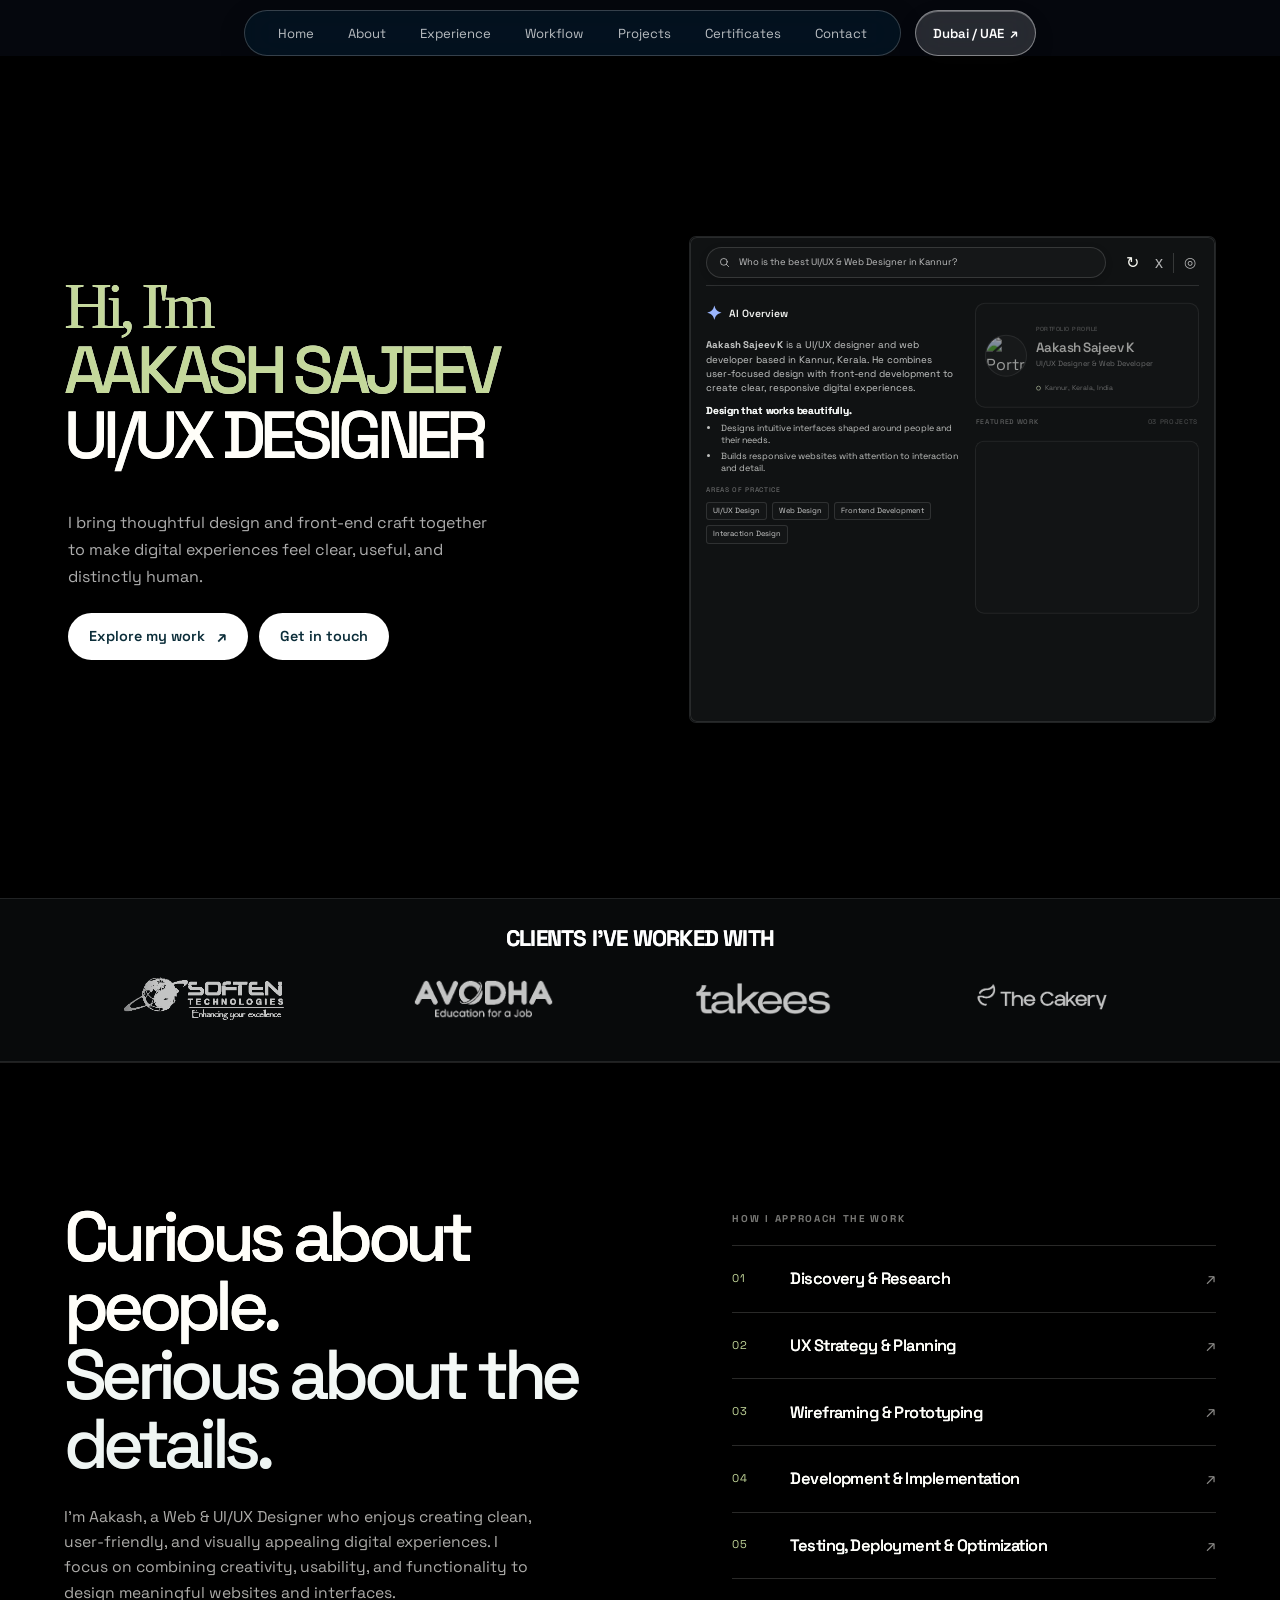
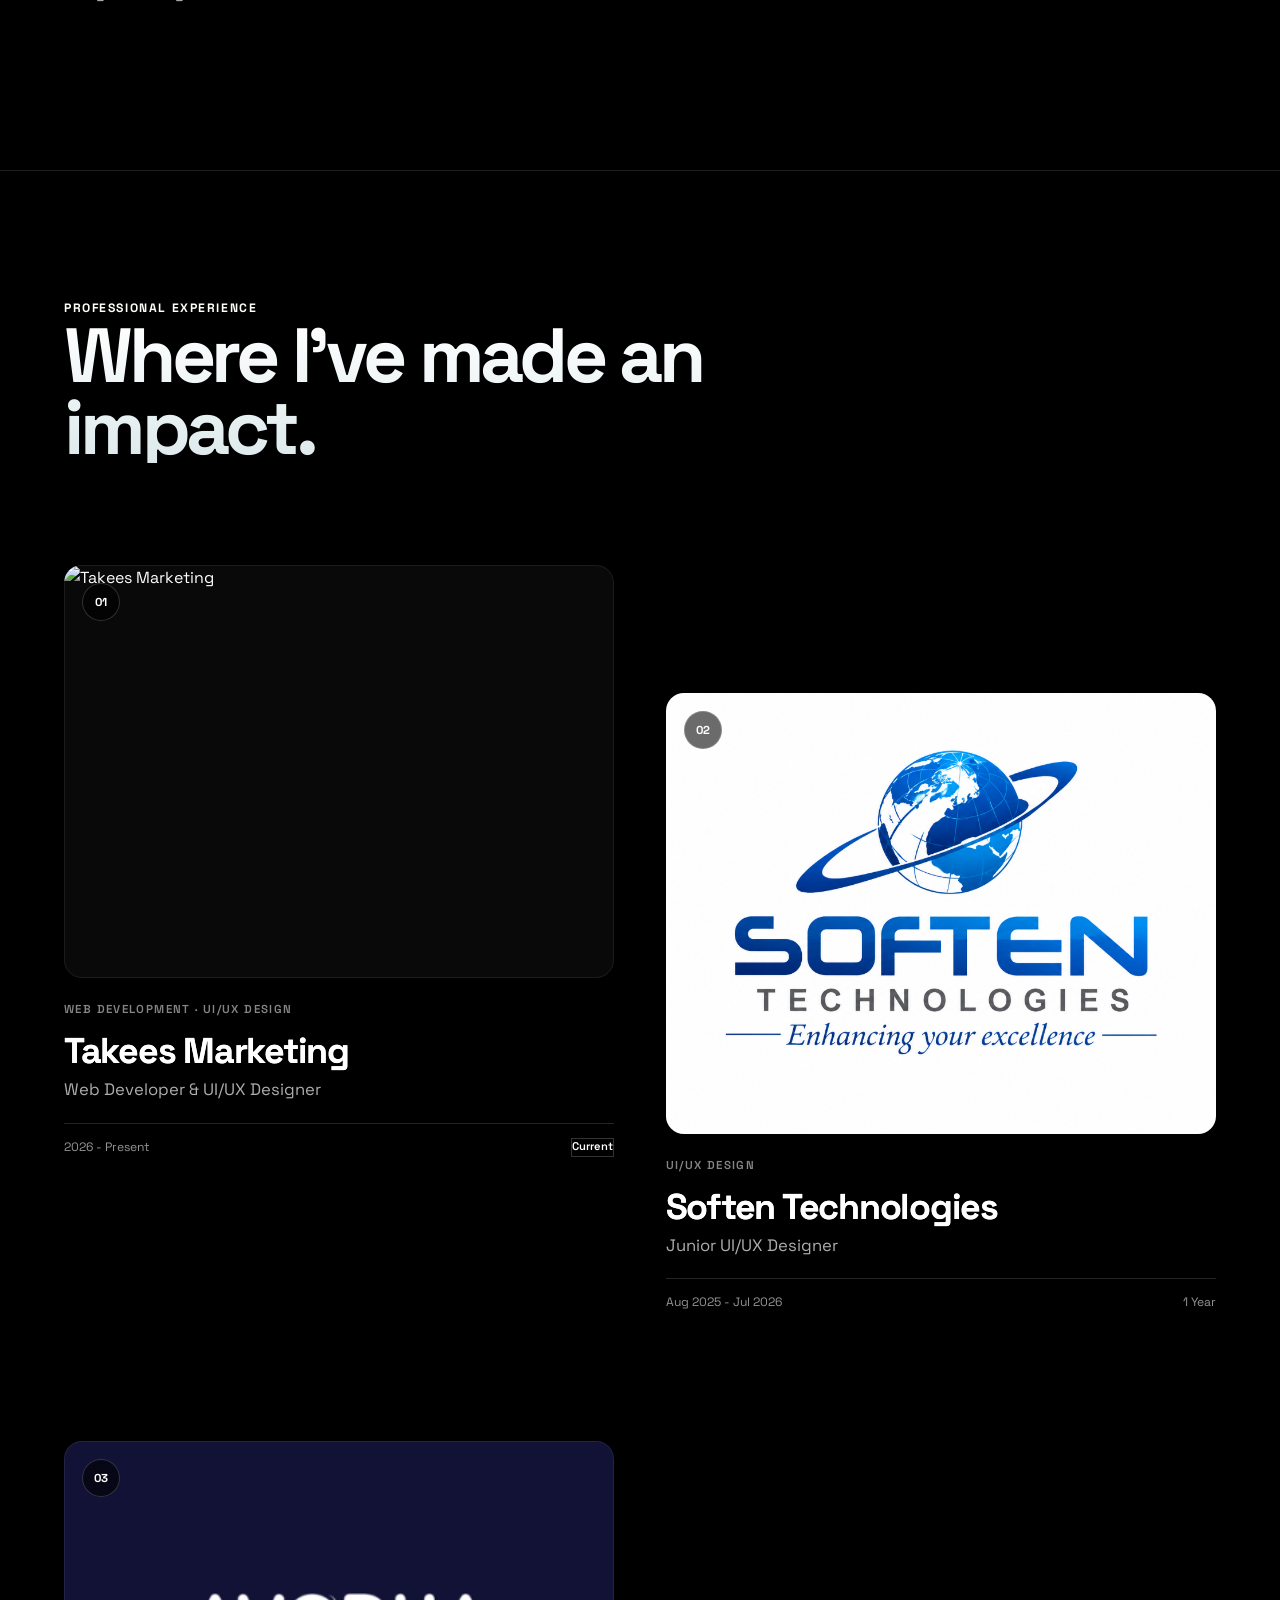
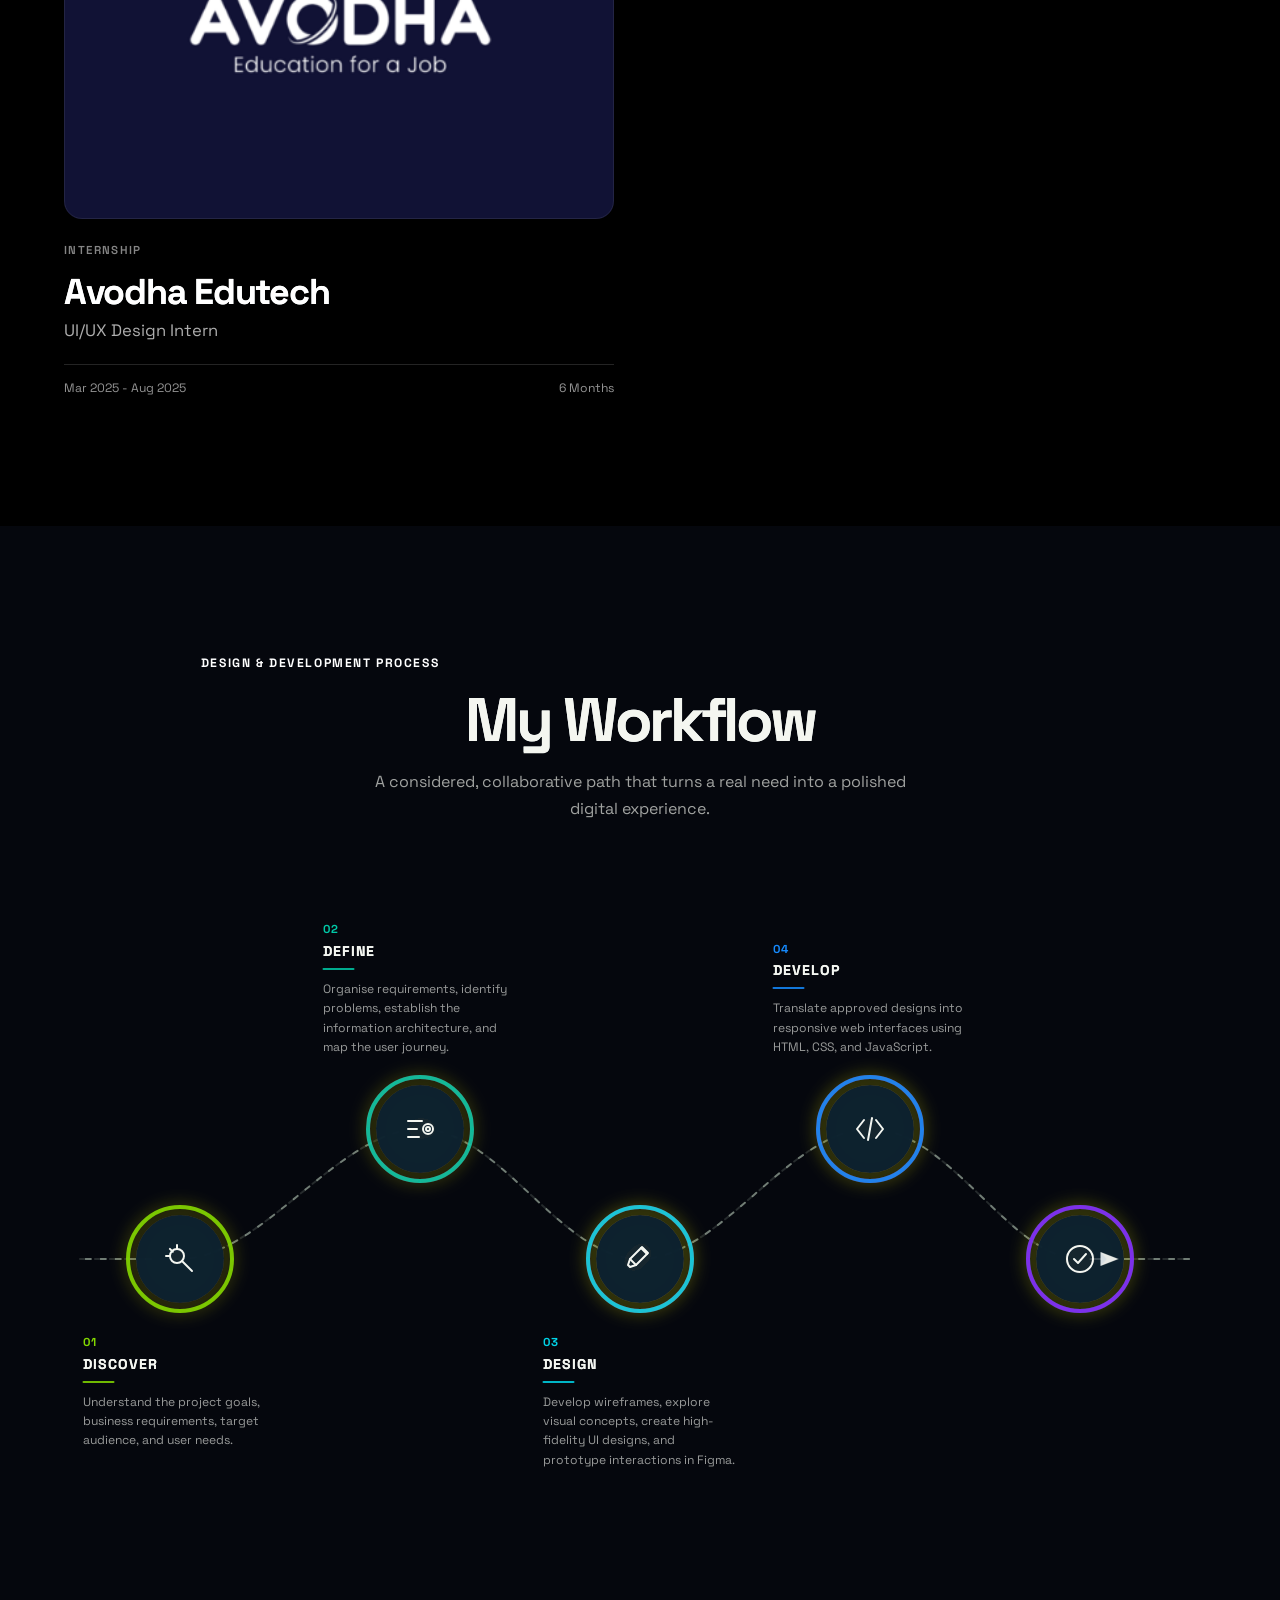
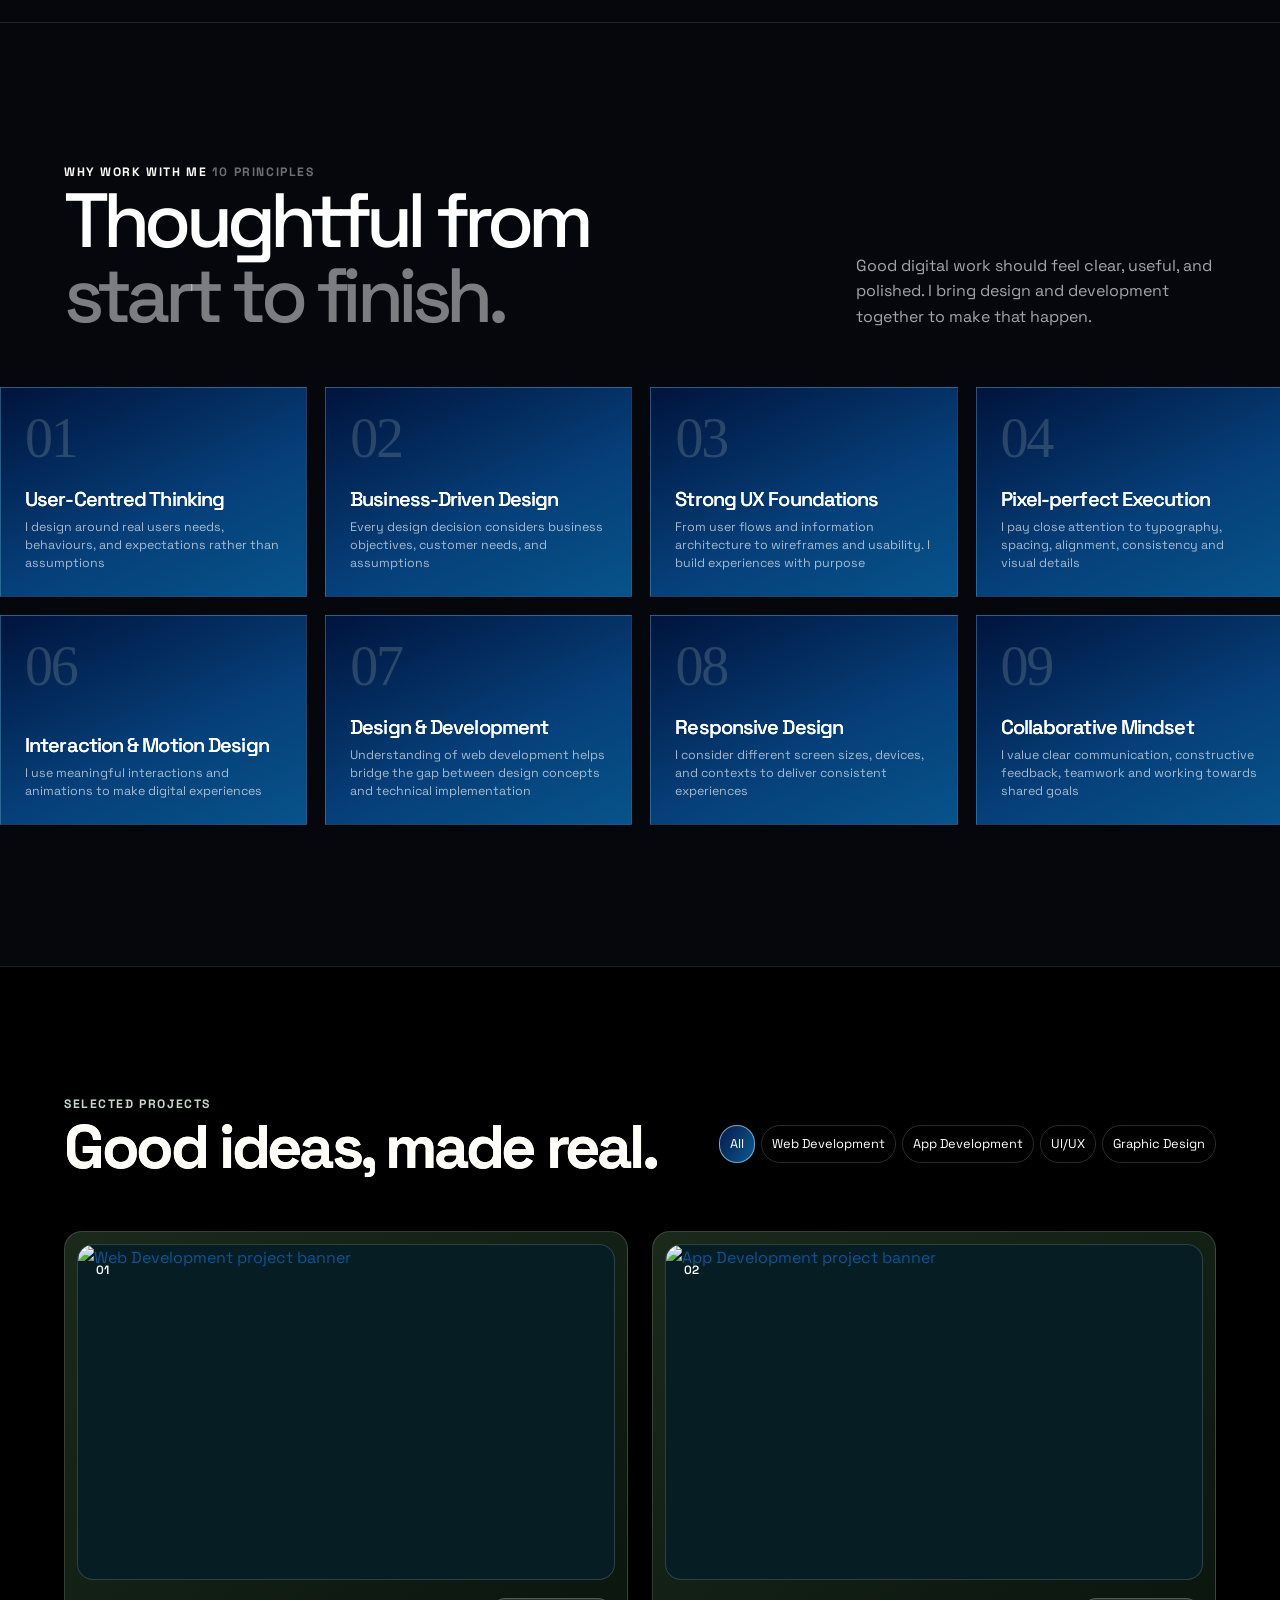
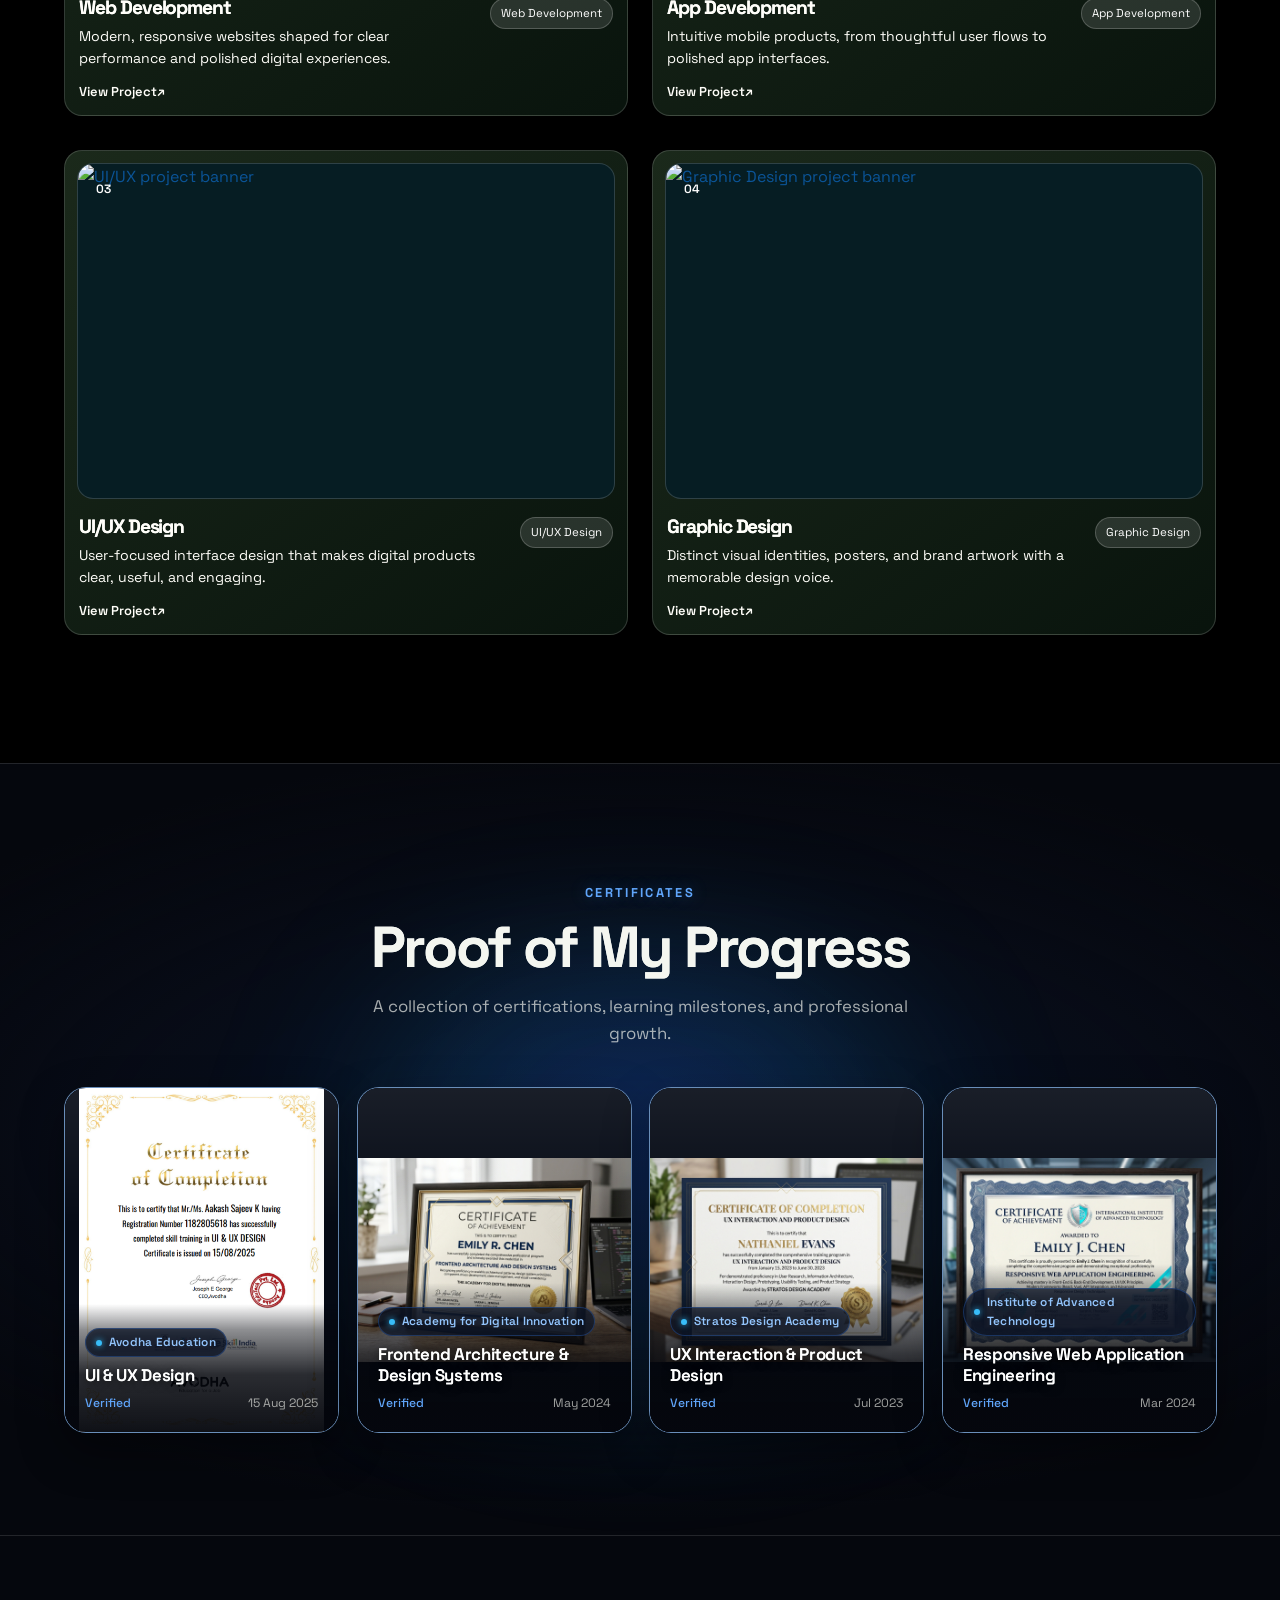
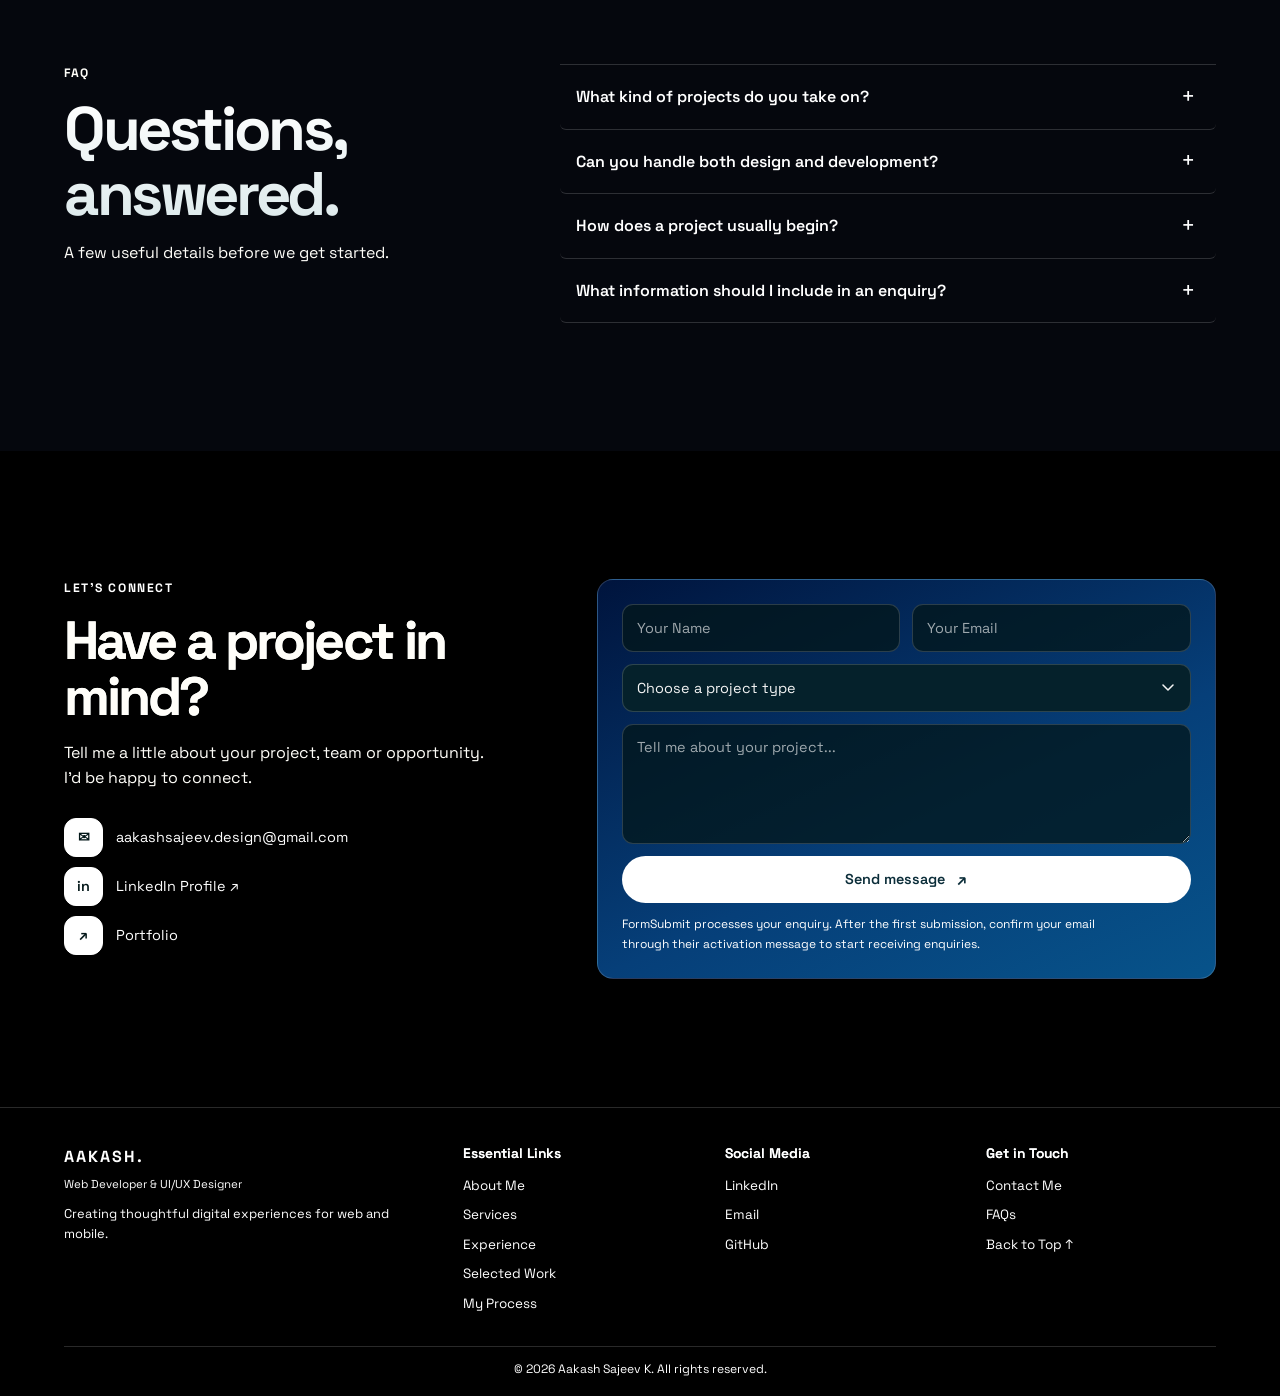
==== commit d599501b: "initial commit" ====
--- a/index.html
+++ b/index.html
@@ -17,13 +17,14 @@
 <body>
   <!-- Site header and primary navigation -->
   <header class="site-header">
-    <div class="container nav">
+    <div class="container header-actions">
+      <div class="nav">
       <button class="menu-toggle" id="menu-toggle" type="button" aria-label="Open menu" aria-expanded="false"
         aria-controls="nav-links">
         <span></span><span></span><span></span>
       </button>
       <nav class="nav-links" id="nav-links" aria-label="Main navigation">
-        <a href="#home">Home</a>
+                <a href="#home">Home</a>
         <a href="#about">About</a>
         <a href="#experience">Experience</a>
         <a href="#workflow">Workflow</a>
@@ -32,6 +33,8 @@
         <!-- <a href="#faq">Faq</a> -->
         <a href="#contact">Contact</a>
       </nav>
+      </div>
+      <a class="region-cta" href="dubai.html">Dubai / UAE <span aria-hidden="true">↗</span></a>
     </div>
   </header>
   <main>
@@ -960,3 +963,7 @@
   <script src="script.js"></script>
 </body>
 </html>
+
+
+
+
--- a/Style.css
+++ b/Style.css
@@ -8926,3 +8926,86 @@
 .nwt-color-purple { color: #852BFF; }
 .nwt-background-purple { background: #852BFF; }
 .nwt-node-purple { --nwt-color: #852BFF; }
+
+
+/* Portfolio region switch */
+.region-switch { border: 1px solid rgba(255,255,255,.28); border-radius: 999px; padding: .55rem .9rem; white-space: nowrap; }
+.region-switch span { margin-left: .3rem; }
+
+
+/* Region call to action sits beside the navigation capsule. */
+.site-header .header-actions {
+  width: min(1120px, calc(100% - 40px));
+  display: flex;
+  align-items: center;
+  justify-content: center;
+  gap: 14px;
+}
+
+.site-header .header-actions > .nav {
+  width: fit-content;
+  flex: 0 0 auto;
+  padding-inline: 24px;
+}
+
+.region-cta {
+  display: inline-flex;
+  align-items: center;
+  justify-content: center;
+  gap: 6px;
+  min-height: 46px;
+  padding: 0 17px;
+  border: 1px solid rgba(255, 255, 255, .42);
+  border-radius: 999px;
+  background: rgba(255, 255, 255, .14);
+  color: var(--ink);
+  font-size: .82rem;
+  font-weight: 600;
+  white-space: nowrap;
+  backdrop-filter: blur(16px) saturate(160%);
+  -webkit-backdrop-filter: blur(16px) saturate(160%);
+  box-shadow: inset 0 1px 0 rgba(255, 255, 255, .28), 0 8px 24px rgba(22, 28, 30, .08);
+  transition: border-color .2s, background .2s, color .2s, transform .2s;
+}
+
+.region-cta:hover {
+  border-color: var(--accent);
+  color: var(--accent);
+  transform: translateY(-1px);
+}
+
+@media (max-width: 680px) {
+  .site-header .header-actions {
+    width: calc(100% - 28px);
+    gap: 8px;
+  }
+
+  .site-header .header-actions > .nav {
+  width: fit-content;
+  flex: 0 0 auto;
+  padding-inline: 24px;
+}
+
+  .region-cta {
+  display: inline-flex;
+  align-items: center;
+  justify-content: center;
+  gap: 6px;
+  min-height: 46px;
+  padding: 0 17px;
+  border: 1px solid rgba(255, 255, 255, .42);
+  border-radius: 999px;
+  background: rgba(255, 255, 255, .14);
+  color: var(--ink);
+  font-size: .82rem;
+  font-weight: 600;
+  white-space: nowrap;
+  backdrop-filter: blur(16px) saturate(160%);
+  -webkit-backdrop-filter: blur(16px) saturate(160%);
+  box-shadow: inset 0 1px 0 rgba(255, 255, 255, .28), 0 8px 24px rgba(22, 28, 30, .08);
+  transition: border-color .2s, background .2s, color .2s, transform .2s;
+}
+}
+
+
+
